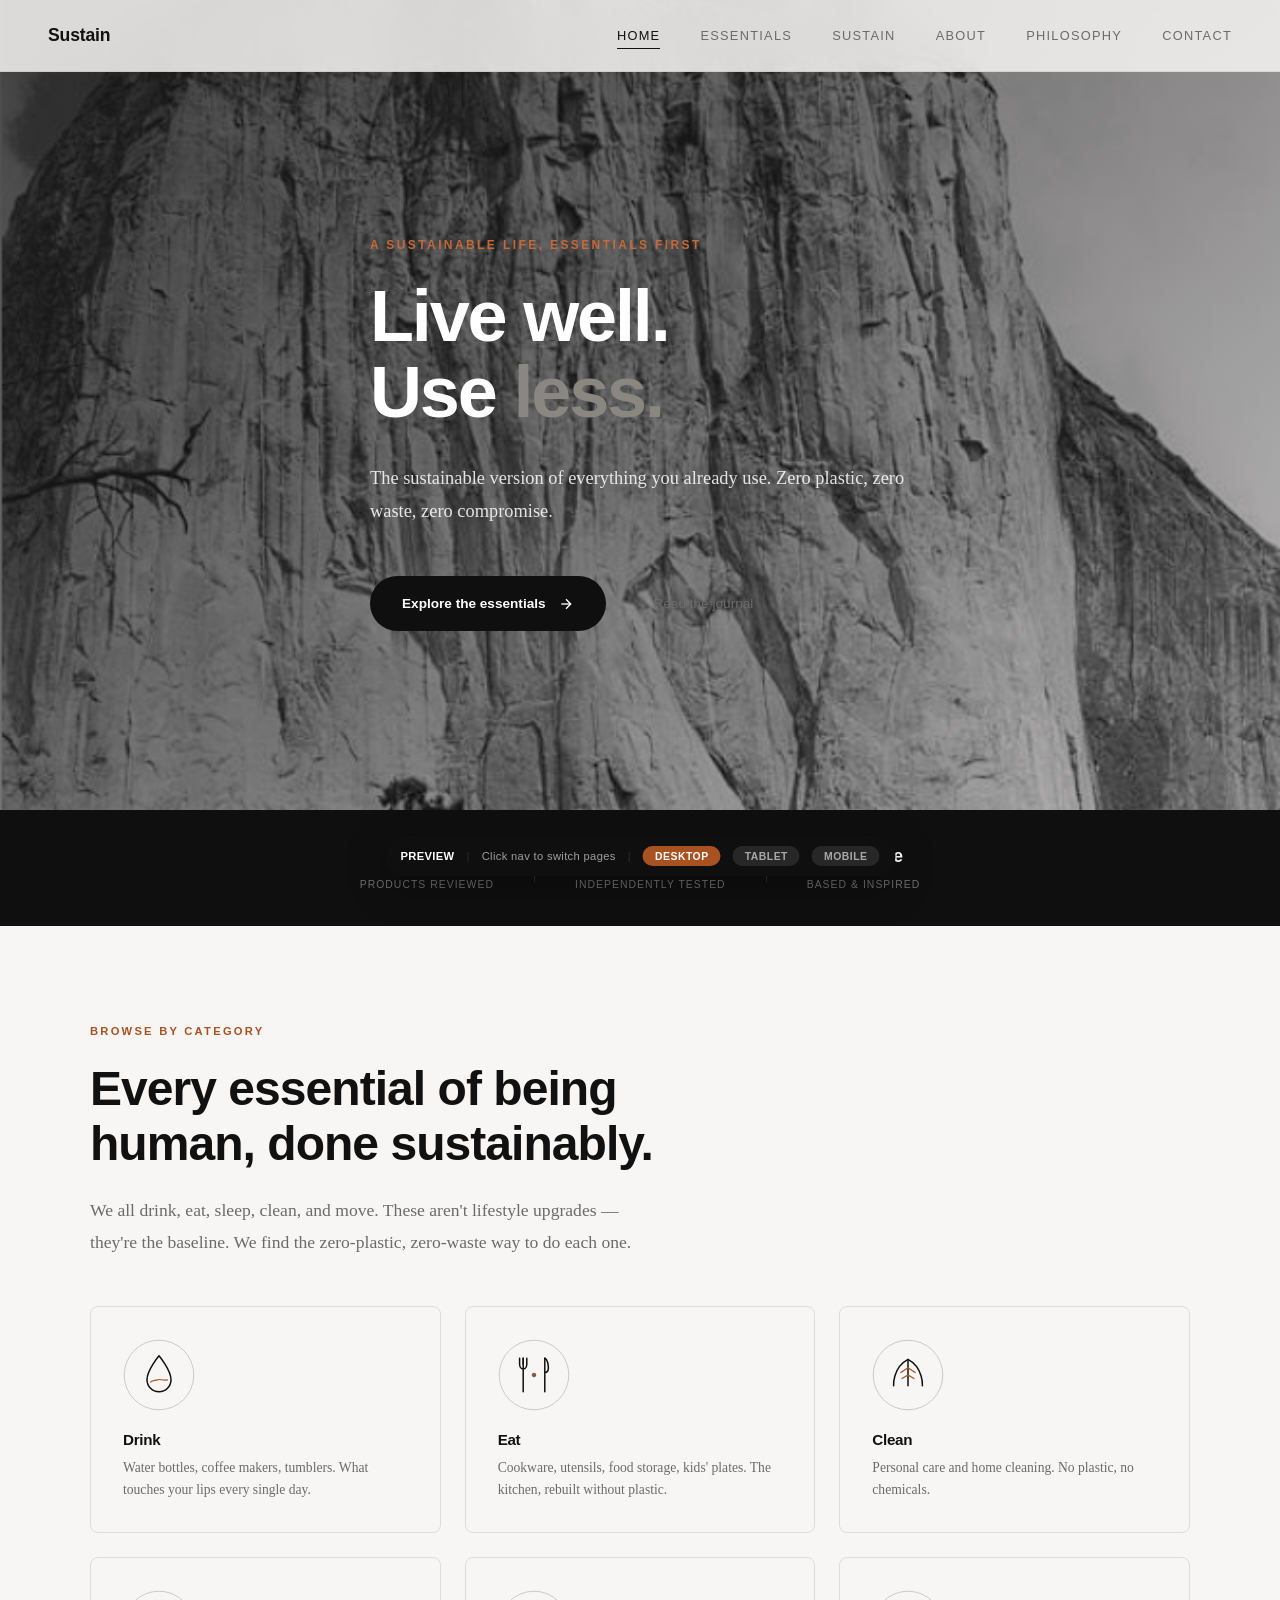
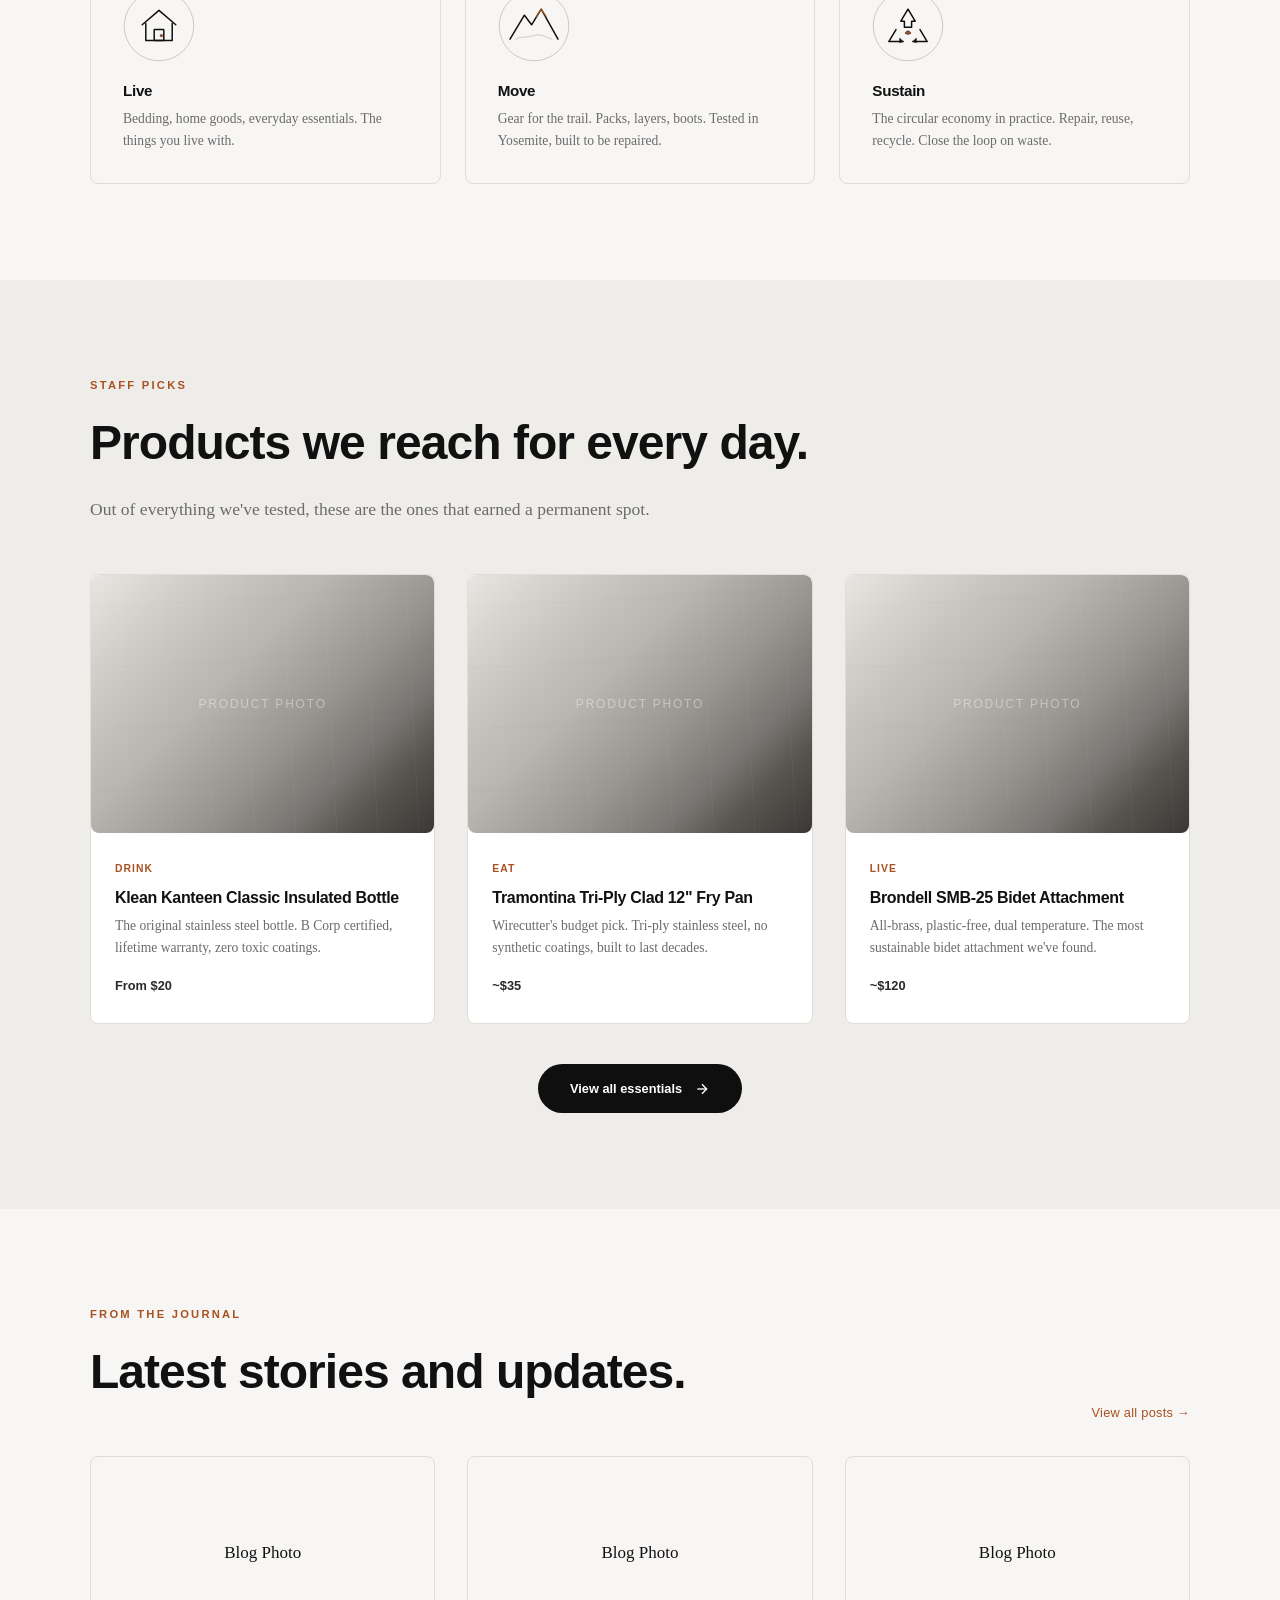
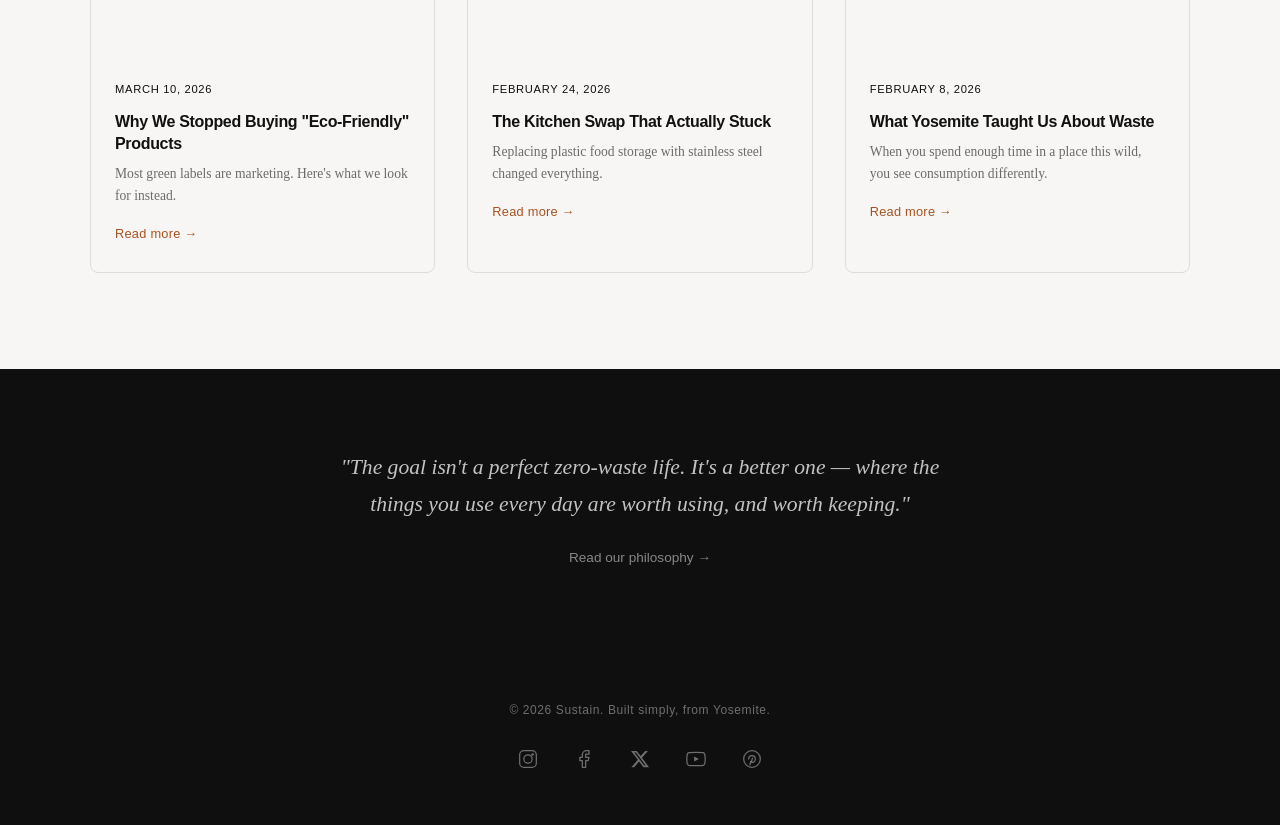
==== preview.html @ 1121cd91 "Initial commit: sustainability WordPress child theme and site configuration Includes the flavor-chil" ====
<!DOCTYPE html>
<html lang="en">
<head>
    <meta charset="UTF-8">
    <meta name="viewport" content="width=device-width, initial-scale=1">
    <title>Sustain — Website Preview</title>
    <style>
/* ═══════════════════════════════════════════════════════════════════════════
   EL CAPITAN — Ultra-modern, smooth granite aesthetic
   Cool stone, dark mineral veins, one warm rust accent.
   Feels like touching the face of a 3,000-foot monolith.
   ═══════════════════════════════════════════════════════════════════════════ */

:root {
    --primary:       #0F0F0F;
    --accent:        #A85121;
    --accent-warm:   #C4693A;
    --stone-dark:    #2A2A2A;
    --stone-mid:     #8A8680;
    --stone-light:   #C8C5BF;
    --stone-pale:    #E8E6E2;
    --surface:       #F7F6F4;
    --surface-alt:   #EFEDEA;
    --text:          #111111;
    --text-secondary:#6B6B6B;
    --border:        #E0DDD8;

    --font-display: 'Helvetica Neue', Helvetica, Arial, sans-serif;
    --font-body:    Georgia, 'Times New Roman', serif;
    --font-mono:    'SF Mono', 'Consolas', monospace;

    --ease-out: cubic-bezier(0.16, 1, 0.3, 1);
    --ease-smooth: cubic-bezier(0.4, 0, 0.2, 1);
    --radius-sm: 4px;
    --radius-md: 8px;
    --radius-lg: 16px;
}

*, *::before, *::after { box-sizing: border-box; margin: 0; padding: 0; }

html { scroll-behavior: smooth; }

body {
    font-family: var(--font-body);
    font-size: 17px;
    color: var(--text);
    background-color: var(--surface);
    line-height: 1.7;
    -webkit-font-smoothing: antialiased;
    -moz-osx-font-smoothing: grayscale;
    overflow-x: hidden;
}

::selection {
    background-color: var(--accent);
    color: #fff;
}

@media (prefers-reduced-motion: reduce) {
    *, *::before, *::after {
        animation-duration: 0.01ms !important;
        transition-duration: 0.01ms !important;
        scroll-behavior: auto !important;
    }
}

/* ── Skip Link ──────────────────────────────────────────────────────── */
.skip-link {
    position: absolute;
    top: -100%;
    left: 2rem;
    z-index: 10000;
    background: var(--primary);
    color: #fff;
    padding: 0.5rem 1rem;
    font-family: var(--font-display);
    font-size: 0.85rem;
    text-decoration: none;
    border-radius: var(--radius-sm);
}
.skip-link:focus { top: 0.5rem; }

:focus-visible {
    outline: 2px solid var(--accent);
    outline-offset: 2px;
}

/* ── Global Typography ──────────────────────────────────────────────── */

h1, h2, h3, h4 {
    font-family: var(--font-display);
    font-weight: 700;
    line-height: 1.15;
    letter-spacing: -0.02em;
    color: var(--text);
}

p { max-width: 640px; }

a {
    color: var(--accent);
    text-decoration: none;
    transition: color 0.3s var(--ease-smooth);
}
a:hover { color: var(--accent-warm); }

/* ── Navigation ─────────────────────────────────────────────────────── */

.site-nav {
    position: fixed;
    top: 0;
    left: 0;
    right: 0;
    z-index: 1000;
    padding: 0 3rem;
    height: 72px;
    display: flex;
    align-items: center;
    justify-content: space-between;
    background: rgba(247, 246, 244, 0.85);
    backdrop-filter: blur(20px) saturate(180%);
    -webkit-backdrop-filter: blur(20px) saturate(180%);
    border-bottom: 1px solid rgba(0,0,0,0.06);
    transition: background 0.4s var(--ease-smooth);
}

.nav-brand {
    font-family: var(--font-display);
    font-size: 1.1rem;
    font-weight: 700;
    color: var(--text);
    text-decoration: none;
    letter-spacing: -0.01em;
    cursor: pointer;
}
.nav-brand:hover { color: var(--accent); text-decoration: none; }

.nav-links {
    list-style: none;
    display: flex;
    gap: 2.5rem;
}

.nav-links a {
    font-family: var(--font-display);
    font-size: 0.8rem;
    font-weight: 500;
    color: var(--text-secondary);
    text-decoration: none;
    text-transform: uppercase;
    letter-spacing: 0.1em;
    padding: 0.25rem 0;
    position: relative;
    cursor: pointer;
    transition: color 0.3s var(--ease-smooth);
}
.nav-links a::after {
    content: '';
    position: absolute;
    bottom: -2px;
    left: 0;
    width: 0;
    height: 1.5px;
    background: var(--accent);
    transition: width 0.4s var(--ease-out);
}
.nav-links a:hover { color: var(--text); text-decoration: none; }
.nav-links a:hover::after { width: 100%; }
.nav-links a.active { color: var(--text); }
.nav-links a.active::after { width: 100%; background: var(--text); }

/* Hamburger */
.menu-toggle {
    display: none;
    background: none;
    border: none;
    padding: 0.5rem;
    cursor: pointer;
    color: var(--text);
    min-width: 44px;
    min-height: 44px;
    align-items: center;
    justify-content: center;
}
.menu-toggle svg {
    width: 22px;
    height: 22px;
    stroke: currentColor;
    fill: none;
    stroke-width: 2;
    stroke-linecap: round;
}

@media (max-width: 768px) {
    .site-nav { padding: 0 1.5rem; }
    .menu-toggle { display: flex; }
    .nav-links {
        display: none;
        position: absolute;
        top: 72px;
        left: 0;
        right: 0;
        flex-direction: column;
        background: rgba(247, 246, 244, 0.98);
        backdrop-filter: blur(20px);
        padding: 1.5rem 2rem 2rem;
        gap: 0;
        border-bottom: 1px solid var(--border);
    }
    .nav-links.is-open { display: flex; }
    .nav-links li { border-bottom: 1px solid var(--border); }
    .nav-links li:last-child { border-bottom: none; }
    .nav-links a {
        display: block;
        padding: 1rem 0;
        font-size: 0.9rem;
    }
    .nav-links a::after { display: none; }
}

/* ── Page Container ─────────────────────────────────────────────────── */

.page { display: none; }
.page.is-active { display: block; }

/* ── Hero Section ───────────────────────────────────────────────────── */

.hero {
    min-height: 90vh;
    display: flex;
    flex-direction: column;
    justify-content: center;
    padding: 120px 3rem 4rem;
    position: relative;
    overflow: hidden;
}

.hero-img-bg .hero-content { color: #fff; }
.hero-img-bg .hero-tagline { color: var(--accent-warm); }
.hero-img-bg .hero-body { color: rgba(255,255,255,0.85); }
.hero-img-bg h1 { color: #fff; }
.hero-img-bg h1 em { color: rgba(255,255,255,0.5); }

.hero-overlay {
    position: absolute;
    inset: 0;
    background: linear-gradient(
        135deg,
        rgba(26,26,26,0.8) 0%,
        rgba(26,26,26,0.6) 40%,
        rgba(26,26,26,0.3) 100%
    );
    z-index: 0;
}

.hero-actions {
    display: flex;
    align-items: center;
    gap: 1.5rem;
    flex-wrap: wrap;
}

.hero::before {
    content: '';
    position: absolute;
    top: 0;
    left: 0;
    right: 0;
    bottom: 0;
    background:
        radial-gradient(ellipse 80% 60% at 70% 40%, rgba(200, 197, 191, 0.3) 0%, transparent 70%),
        radial-gradient(ellipse 50% 80% at 20% 80%, rgba(168, 81, 33, 0.06) 0%, transparent 60%);
    pointer-events: none;
}

.hero-img-bg::before { display: none; }

/* ── Trust Bar ─────────────────────────────────────────────────────── */

.trust-bar {
    display: flex;
    justify-content: center;
    align-items: center;
    gap: 2.5rem;
    padding: 2rem 3rem;
    background: var(--primary);
    flex-wrap: wrap;
}

.trust-item {
    display: flex;
    flex-direction: column;
    align-items: center;
    gap: 0.25rem;
}

.trust-number {
    font-family: var(--font-display);
    font-size: 1.1rem;
    font-weight: 700;
    color: #fff;
    letter-spacing: 0.02em;
}

.trust-label {
    font-family: var(--font-display);
    font-size: 0.65rem;
    font-weight: 500;
    color: rgba(255,255,255,0.4);
    text-transform: uppercase;
    letter-spacing: 0.1em;
}

.trust-divider {
    width: 1px;
    height: 28px;
    background: rgba(255,255,255,0.12);
}

/* ── Category Row (light version of feature cards) ─────────────────── */

.category-row {
    display: grid;
    grid-template-columns: repeat(3, 1fr);
    gap: 1.5rem;
    margin-top: 3rem;
}

.category-row .feature-card {
    padding: 2rem;
    border-radius: var(--radius-md);
    background: var(--surface);
    border: 1px solid var(--border);
    transition: all 0.3s var(--ease-out);
}

.category-row .feature-card:hover {
    border-color: var(--stone-mid);
    transform: translateY(-3px);
    box-shadow: 0 12px 40px rgba(0,0,0,0.06);
}

.category-row .feature-card h3 { color: var(--text); font-size: 0.95rem; margin-bottom: 0.5rem; }
.category-row .feature-card p { color: var(--text-secondary); font-size: 0.85rem; line-height: 1.6; }

.category-row .feature-icon svg { stroke: var(--stone-dark) !important; }
.category-row .feature-icon svg path[fill="#A85121"] { fill: var(--accent) !important; }
.category-row .feature-icon svg line[stroke="#A85121"] { stroke: var(--accent) !important; }
.category-row .feature-icon svg path[stroke="#A85121"] { stroke: var(--accent) !important; }
.category-row .feature-icon svg polygon[fill="#A85121"] { fill: var(--accent) !important; }
.category-row .feature-icon svg polygon[fill="#fff"] { fill: var(--stone-dark) !important; }

@media (max-width: 900px) { .category-row { grid-template-columns: repeat(2, 1fr); } }
@media (max-width: 600px) { .category-row { grid-template-columns: 1fr; } }

/* ── Featured Picks ────────────────────────────────────────────────── */

.featured-row {
    display: grid;
    grid-template-columns: repeat(3, 1fr);
    gap: 2rem;
    margin-top: 2.5rem;
}

.featured-card {
    border-radius: var(--radius-md);
    overflow: hidden;
    background: #fff;
    border: 1px solid var(--border);
    transition: all 0.3s var(--ease-out);
}

.featured-card:hover {
    border-color: var(--stone-mid);
    transform: translateY(-3px);
    box-shadow: 0 12px 40px rgba(0,0,0,0.06);
}

.featured-body {
    padding: 1.25rem 1.5rem 1.5rem;
}

.featured-tag {
    font-family: var(--font-display);
    font-size: 0.65rem;
    font-weight: 600;
    text-transform: uppercase;
    letter-spacing: 0.1em;
    color: var(--accent);
}

.featured-card h3 {
    font-size: 1rem;
    margin: 0.4rem 0;
    line-height: 1.3;
}

.featured-card p {
    font-size: 0.85rem;
    line-height: 1.6;
    color: var(--text-secondary);
    margin-bottom: 0.75rem;
}

.featured-price {
    font-family: var(--font-display);
    font-size: 0.8rem;
    font-weight: 600;
    color: var(--stone-dark);
}

@media (max-width: 900px) { .featured-row { grid-template-columns: repeat(2, 1fr); } }
@media (max-width: 600px) { .featured-row { grid-template-columns: 1fr; } }

/* ── Section Header Row ────────────────────────────────────────────── */

.section-header-row {
    display: flex;
    justify-content: space-between;
    align-items: flex-end;
    flex-wrap: wrap;
    gap: 1rem;
    margin-bottom: 0.5rem;
}

.text-link {
    font-family: var(--font-display);
    font-size: 0.8rem;
    font-weight: 500;
    color: var(--accent);
    text-decoration: none;
    letter-spacing: 0.02em;
    white-space: nowrap;
}

.text-link:hover { text-decoration: underline; text-underline-offset: 3px; }

/* ── Mission Quote ─────────────────────────────────────────────────── */

.mission-quote {
    font-family: var(--font-body);
    font-size: 1.35rem;
    line-height: 1.7;
    color: rgba(255,255,255,0.75);
    font-style: italic;
    border: none;
    padding: 0;
    margin: 0;
}

.hero-content {
    max-width: 800px;
    margin: 0 auto;
    position: relative;
    z-index: 1;
}

.hero-tagline {
    font-family: var(--font-display);
    font-size: 0.75rem;
    font-weight: 600;
    text-transform: uppercase;
    letter-spacing: 0.2em;
    color: var(--accent);
    margin-bottom: 1.5rem;
}

.hero h1 {
    font-size: clamp(2.8rem, 6vw, 4.5rem);
    letter-spacing: -0.03em;
    line-height: 1.05;
    margin-bottom: 2rem;
}

.hero h1 em {
    font-style: normal;
    color: var(--stone-mid);
}

.hero-body {
    font-size: 1.15rem;
    color: var(--text-secondary);
    line-height: 1.8;
    max-width: 540px;
    margin-bottom: 3rem;
}

.hero-cta {
    display: inline-flex;
    align-items: center;
    gap: 0.75rem;
    font-family: var(--font-display);
    font-size: 0.85rem;
    font-weight: 600;
    color: #fff;
    background: var(--primary);
    padding: 1rem 2rem;
    border-radius: 100px;
    text-decoration: none;
    transition: all 0.4s var(--ease-out);
    cursor: pointer;
}
.hero-cta:hover {
    background: var(--stone-dark);
    color: #fff;
    text-decoration: none;
    transform: translateY(-1px);
    box-shadow: 0 8px 30px rgba(0,0,0,0.12);
}
.hero-cta svg {
    width: 16px;
    height: 16px;
    stroke: currentColor;
    fill: none;
    stroke-width: 2;
    transition: transform 0.3s var(--ease-out);
}
.hero-cta:hover svg { transform: translateX(3px); }

.hero-secondary {
    display: inline-flex;
    align-items: center;
    gap: 0.5rem;
    font-family: var(--font-display);
    font-size: 0.85rem;
    font-weight: 500;
    color: var(--text-secondary);
    margin-left: 1.5rem;
    cursor: pointer;
    text-decoration: none;
}
.hero-secondary:hover { color: var(--text); }

/* ── Granite Image Placeholder ──────────────────────────────────────── */

.granite-img {
    width: 100%;
    border-radius: var(--radius-lg);
    overflow: hidden;
    position: relative;
    background: linear-gradient(
        135deg,
        #E8E6E2 0%,
        #D4D1CC 15%,
        #C8C5BF 25%,
        #B8B5AF 40%,
        #A8A5A0 50%,
        #989590 60%,
        #787572 75%,
        #585550 85%,
        #3A3835 100%
    );
}

.granite-img::after {
    content: '';
    position: absolute;
    inset: 0;
    background:
        repeating-linear-gradient(
            87deg,
            transparent,
            transparent 40px,
            rgba(255,255,255,0.03) 40px,
            rgba(255,255,255,0.03) 41px
        ),
        repeating-linear-gradient(
            -3deg,
            transparent,
            transparent 60px,
            rgba(0,0,0,0.02) 60px,
            rgba(0,0,0,0.02) 61px
        );
    pointer-events: none;
}

.granite-img .img-label {
    position: absolute;
    top: 50%;
    left: 50%;
    transform: translate(-50%, -50%);
    font-family: var(--font-display);
    font-size: 0.75rem;
    font-weight: 500;
    letter-spacing: 0.15em;
    text-transform: uppercase;
    color: rgba(255,255,255,0.4);
    z-index: 1;
    white-space: nowrap;
}

/* ── Section Layout ─────────────────────────────────────────────────── */

.section {
    padding: 6rem 3rem;
}

.section-dark {
    background: var(--primary);
    color: #fff;
}
.section-dark h2, .section-dark h3 { color: #fff; }
.section-dark p { color: rgba(255,255,255,0.7); }

.section-alt {
    background: var(--surface-alt);
}

.section-inner {
    max-width: 1100px;
    margin: 0 auto;
}

.section-narrow {
    max-width: 680px;
    margin: 0 auto;
}

.section-label {
    font-family: var(--font-display);
    font-size: 0.7rem;
    font-weight: 600;
    text-transform: uppercase;
    letter-spacing: 0.2em;
    color: var(--accent);
    margin-bottom: 1.25rem;
}
.section-dark .section-label { color: var(--accent-warm); }

.section-title {
    font-size: clamp(2rem, 4vw, 3rem);
    letter-spacing: -0.02em;
    margin-bottom: 1.5rem;
}

.section-subtitle {
    font-size: 1.1rem;
    color: var(--text-secondary);
    line-height: 1.8;
    max-width: 560px;
    margin-bottom: 3rem;
}

/* ── Product Grid ───────────────────────────────────────────────────── */

.product-grid {
    display: grid;
    grid-template-columns: repeat(3, 1fr);
    gap: 1.5rem;
    margin-top: 2rem;
}

@media (max-width: 900px) { .product-grid { grid-template-columns: repeat(2, 1fr); } }
@media (max-width: 600px) {
  .product-grid { grid-template-columns: 1fr; }
  .product-card { display: flex; flex-direction: row; }
  .product-card img { width: 40%; min-width: 120px; aspect-ratio: 1/1; flex-shrink: 0; }
  .product-card .card-body { display: flex; flex-direction: column; justify-content: center; padding: 1rem; }
}

.product-card {
    background: #fff;
    border-radius: var(--radius-md);
    overflow: hidden;
    border: 1px solid var(--border);
    transition: all 0.4s var(--ease-out);
    cursor: pointer;
}
.product-card:hover {
    transform: translateY(-4px);
    box-shadow: 0 20px 60px rgba(0,0,0,0.08);
    border-color: transparent;
}

.product-card .card-img {
    aspect-ratio: 4/3;
    background: linear-gradient(135deg, var(--stone-pale) 0%, var(--stone-light) 50%, var(--stone-mid) 100%);
    display: flex;
    align-items: center;
    justify-content: center;
    position: relative;
    overflow: hidden;
}
.product-card .card-img .img-label {
    font-family: var(--font-display);
    font-size: 0.65rem;
    font-weight: 500;
    letter-spacing: 0.12em;
    text-transform: uppercase;
    color: rgba(255,255,255,0.5);
}

.product-card .card-body {
    padding: 1.25rem 1.5rem 1.5rem;
}

.product-card .card-category {
    font-family: var(--font-display);
    font-size: 0.65rem;
    font-weight: 600;
    text-transform: uppercase;
    letter-spacing: 0.12em;
    color: var(--accent);
    margin-bottom: 0.4rem;
}

.product-card h3 {
    font-size: 1rem;
    letter-spacing: -0.01em;
    margin-bottom: 0.5rem;
}

.product-card .card-desc {
    font-size: 0.88rem;
    color: var(--text-secondary);
    line-height: 1.6;
    margin-bottom: 0.75rem;
}

.product-card .card-meta {
    display: flex;
    align-items: center;
    justify-content: space-between;
    padding-top: 0.75rem;
    border-top: 1px solid var(--border);
}

.product-card .card-price {
    font-family: var(--font-display);
    font-size: 0.85rem;
    font-weight: 700;
    color: var(--text);
}

.product-card .card-tag {
    font-family: var(--font-display);
    font-size: 0.6rem;
    font-weight: 600;
    text-transform: uppercase;
    letter-spacing: 0.08em;
    color: var(--accent);
    background: rgba(168, 81, 33, 0.08);
    padding: 0.25rem 0.6rem;
    border-radius: 100px;
}

/* ── Product Detail Page ───────────────────────────────────────────── */

.product-detail {
    max-width: 800px;
    margin: 0 auto;
    padding: 120px 2rem 4rem;
}

.product-detail .back-link {
    display: inline-flex;
    align-items: center;
    gap: 0.4rem;
    font-family: var(--font-display);
    font-size: 0.75rem;
    font-weight: 600;
    text-transform: uppercase;
    letter-spacing: 0.1em;
    color: var(--text-secondary);
    text-decoration: none;
    cursor: pointer;
    margin-bottom: 2rem;
    transition: color 0.3s var(--ease-smooth);
}
.product-detail .back-link:hover { color: var(--accent); }
.product-detail .back-link svg { width: 16px; height: 16px; }

.product-detail .detail-hero {
    aspect-ratio: 16/9;
    background: linear-gradient(135deg, var(--stone-pale) 0%, var(--stone-light) 50%, var(--stone-mid) 100%);
    border-radius: var(--radius-lg);
    display: flex;
    align-items: center;
    justify-content: center;
    margin-bottom: 2.5rem;
    overflow: hidden;
}
.product-detail .detail-hero .img-label {
    font-family: var(--font-display);
    font-size: 0.7rem;
    font-weight: 500;
    letter-spacing: 0.12em;
    text-transform: uppercase;
    color: rgba(255,255,255,0.5);
}

.product-detail .detail-meta-bar {
    display: flex;
    align-items: center;
    gap: 1rem;
    flex-wrap: wrap;
    margin-bottom: 1rem;
}

.product-detail .detail-category {
    font-family: var(--font-display);
    font-size: 0.65rem;
    font-weight: 600;
    text-transform: uppercase;
    letter-spacing: 0.12em;
    color: var(--accent);
}

.product-detail .detail-tag {
    font-family: var(--font-display);
    font-size: 0.6rem;
    font-weight: 600;
    text-transform: uppercase;
    letter-spacing: 0.08em;
    color: var(--accent);
    background: rgba(168, 81, 33, 0.08);
    padding: 0.25rem 0.6rem;
    border-radius: 100px;
}

.product-detail h1 {
    font-size: clamp(1.8rem, 4vw, 2.6rem);
    letter-spacing: -0.03em;
    margin-bottom: 0.5rem;
}

.product-detail .detail-price {
    font-family: var(--font-display);
    font-size: 1.2rem;
    font-weight: 700;
    color: var(--text);
    margin-bottom: 2rem;
}

.product-detail .detail-body {
    font-size: 1.05rem;
    line-height: 1.85;
    color: var(--text-secondary);
    max-width: 680px;
}

.product-detail .detail-body p {
    margin-bottom: 1.5rem;
    max-width: 680px;
}

.product-detail .detail-body h2 {
    font-size: 1.15rem;
    font-weight: 700;
    color: var(--text);
    margin-top: 2.5rem;
    margin-bottom: 0.75rem;
    letter-spacing: -0.01em;
}

.product-detail .detail-specs {
    margin-top: 2.5rem;
    padding-top: 2rem;
    border-top: 1px solid var(--border);
}

.product-detail .detail-specs h2 {
    font-size: 0.75rem;
    font-weight: 600;
    text-transform: uppercase;
    letter-spacing: 0.1em;
    color: var(--text);
    margin-bottom: 1rem;
    margin-top: 0;
}

.product-detail .spec-row {
    display: flex;
    justify-content: space-between;
    padding: 0.6rem 0;
    border-bottom: 1px solid var(--border);
    font-size: 0.9rem;
}
.product-detail .spec-row:last-child { border-bottom: none; }
.product-detail .spec-label {
    font-family: var(--font-display);
    font-weight: 600;
    color: var(--text);
}
.product-detail .spec-value {
    color: var(--text-secondary);
    text-align: right;
}

.product-detail .detail-cta {
    display: inline-block;
    margin-top: 2.5rem;
    padding: 0.85rem 2rem;
    background: var(--primary);
    color: #fff;
    font-family: var(--font-display);
    font-size: 0.8rem;
    font-weight: 600;
    letter-spacing: 0.06em;
    text-transform: uppercase;
    text-decoration: none;
    border-radius: var(--radius-sm);
    transition: all 0.3s var(--ease-smooth);
}
.product-detail .detail-cta:hover {
    background: var(--accent);
    transform: translateY(-1px);
}

/* ── Feature Cards ──────────────────────────────────────────────────── */

.feature-row {
    display: grid;
    grid-template-columns: repeat(3, 1fr);
    gap: 1.5rem;
    margin-top: 3rem;
}

@media (max-width: 900px) { .feature-row { grid-template-columns: repeat(2, 1fr); } }
@media (max-width: 600px) { .feature-row { grid-template-columns: 1fr; } }

.feature-card {
    padding: 2rem;
    border-radius: var(--radius-md);
    background: rgba(255,255,255,0.05);
    border: 1px solid rgba(255,255,255,0.08);
    transition: all 0.4s var(--ease-out);
}
.feature-card:hover {
    background: rgba(255,255,255,0.08);
    transform: translateY(-2px);
}

.feature-icon {
    width: 40px;
    height: 40px;
    border-radius: var(--radius-sm);
    background: var(--accent);
    display: flex;
    align-items: center;
    justify-content: center;
    margin-bottom: 1.25rem;
    font-family: var(--font-display);
    font-size: 1rem;
    color: #fff;
    font-weight: 700;
}

.feature-card h3 {
    font-size: 0.95rem;
    margin-bottom: 0.5rem;
}

.feature-card p {
    font-size: 0.85rem;
    line-height: 1.6;
    color: rgba(255,255,255,0.55);
}

/* ── Evaluation Criteria ────────────────────────────────────────────── */

.criteria-grid {
    display: grid;
    grid-template-columns: repeat(2, 1fr);
    gap: 1.25rem;
    margin: 2.5rem 0;
}

@media (max-width: 600px) { .criteria-grid { grid-template-columns: 1fr; } }

.criteria-item {
    padding: 1.75rem;
    background: #fff;
    border-radius: var(--radius-md);
    border: 1px solid var(--border);
    transition: all 0.3s var(--ease-smooth);
}
.criteria-item:hover {
    border-color: var(--accent);
    box-shadow: 0 4px 20px rgba(168, 81, 33, 0.06);
}

.criteria-num {
    font-family: var(--font-display);
    font-size: 0.65rem;
    font-weight: 700;
    color: var(--accent);
    letter-spacing: 0.1em;
    margin-bottom: 0.75rem;
}

.criteria-item h3 {
    font-size: 1rem;
    margin-bottom: 0.4rem;
}

.criteria-item p {
    font-size: 0.88rem;
    color: var(--text-secondary);
    line-height: 1.6;
}

/* ── Blockquote ─────────────────────────────────────────────────────── */

.quote-block {
    padding: 3rem 0;
    margin: 3rem 0;
    border-top: 1px solid var(--border);
    border-bottom: 1px solid var(--border);
}

.quote-block blockquote {
    font-family: var(--font-display);
    font-size: clamp(1.4rem, 3vw, 1.8rem);
    font-weight: 600;
    line-height: 1.35;
    letter-spacing: -0.01em;
    color: var(--text);
    max-width: 600px;
    position: relative;
    padding-left: 1.5rem;
    border-left: 3px solid var(--accent);
}

.quote-block cite {
    display: block;
    margin-top: 1rem;
    padding-left: 1.5rem;
    font-family: var(--font-display);
    font-size: 0.8rem;
    font-style: normal;
    color: var(--text-secondary);
    letter-spacing: 0.02em;
}

/* ── Contact Form ───────────────────────────────────────────────────── */

.contact-form {
    max-width: 480px;
}

.form-group {
    margin-bottom: 1.5rem;
}

.form-group label {
    display: block;
    font-family: var(--font-display);
    font-size: 0.7rem;
    font-weight: 600;
    text-transform: uppercase;
    letter-spacing: 0.1em;
    color: var(--text-secondary);
    margin-bottom: 0.5rem;
}

.form-group input,
.form-group textarea {
    width: 100%;
    padding: 0.9rem 1rem;
    font-family: var(--font-body);
    font-size: 0.95rem;
    color: var(--text);
    background: #fff;
    border: 1px solid var(--border);
    border-radius: var(--radius-sm);
    transition: border-color 0.3s var(--ease-smooth), box-shadow 0.3s var(--ease-smooth);
}

.form-group input:focus,
.form-group textarea:focus {
    outline: none;
    border-color: var(--accent);
    box-shadow: 0 0 0 3px rgba(168, 81, 33, 0.08);
}

.btn-submit {
    font-family: var(--font-display);
    font-size: 0.85rem;
    font-weight: 600;
    color: #fff;
    background: var(--primary);
    border: none;
    padding: 1rem 2.5rem;
    border-radius: 100px;
    cursor: pointer;
    transition: all 0.4s var(--ease-out);
}
.btn-submit:hover {
    background: var(--stone-dark);
    color: #fff;
    transform: translateY(-1px);
    box-shadow: 0 8px 30px rgba(0,0,0,0.12);
}

/* ── About / Philosophy Content ─────────────────────────────────────── */

.content-body p {
    font-size: 1.05rem;
    line-height: 1.85;
    color: var(--text-secondary);
    margin-bottom: 1.5rem;
}

.content-body p.placeholder {
    padding: 1.25rem 1.5rem;
    background: var(--surface-alt);
    border-radius: var(--radius-sm);
    border-left: 3px solid var(--accent);
    font-family: var(--font-display);
    font-size: 0.88rem;
    color: var(--stone-mid);
    font-style: italic;
}

.content-body h2 {
    font-size: 1.6rem;
    margin-top: 3rem;
    margin-bottom: 1rem;
}

/* ── Blog Grid ──────────────────────────────────────────────────────── */

.blog-grid {
    display: grid;
    grid-template-columns: repeat(2, 1fr);
    gap: 2rem;
}

.blog-grid-3 { grid-template-columns: repeat(3, 1fr); }

@media (max-width: 900px) { .blog-grid, .blog-grid-3 { grid-template-columns: repeat(2, 1fr) !important; } }
@media (max-width: 600px) { .blog-grid, .blog-grid-3 { grid-template-columns: 1fr !important; } }

.blog-card {
    border: 1px solid var(--border);
    border-radius: var(--radius-md);
    overflow: hidden;
    background: var(--surface);
    transition: border-color 0.3s var(--ease-out);
}

.blog-card:hover {
    border-color: var(--text);
}

.blog-card-img {
    aspect-ratio: 16/9;
    background: var(--surface-elevated);
    display: flex;
    align-items: center;
    justify-content: center;
}

.blog-card-body {
    padding: 1.5rem;
}

.blog-date {
    font-family: var(--font-display);
    font-size: 0.7rem;
    color: var(--text-tertiary);
    text-transform: uppercase;
    letter-spacing: 0.06em;
}

.blog-card h3 {
    font-size: 1rem;
    margin: 0.5rem 0;
    line-height: 1.4;
}

.blog-card p {
    font-size: 0.85rem;
    line-height: 1.6;
    color: var(--text-secondary);
    margin-bottom: 0.75rem;
}

.blog-read-more {
    font-family: var(--font-display);
    font-size: 0.8rem;
    color: var(--accent);
    letter-spacing: 0.02em;
}

.blog-card:hover .blog-read-more {
    text-decoration: underline;
    text-underline-offset: 3px;
}

/* ── Footer ─────────────────────────────────────────────────────────── */

.site-footer {
    padding: 3rem;
    background: var(--primary);
    text-align: center;
}

.footer-inner {
    max-width: 680px;
    margin: 0 auto;
    display: flex;
    flex-direction: column;
    align-items: center;
    gap: 1.25rem;
}

.site-footer p {
    font-family: var(--font-display);
    font-size: 0.75rem;
    color: rgba(255,255,255,0.4);
    letter-spacing: 0.05em;
}

.social-links {
    display: flex;
    gap: 1.25rem;
    align-items: center;
}

.social-links a {
    display: flex;
    align-items: center;
    justify-content: center;
    width: 36px;
    height: 36px;
    color: rgba(255,255,255,0.4);
    transition: color 0.2s ease;
    text-decoration: none;
}

.social-links a:hover {
    color: #fff;
    text-decoration: none;
}

.social-links svg {
    width: 20px;
    height: 20px;
}

/* ── Preview Toolbar ────────────────────────────────────────────────── */

.preview-bar {
    position: fixed;
    bottom: 1.5rem;
    left: 50%;
    transform: translateX(-50%);
    z-index: 9999;
    background: var(--primary);
    color: rgba(255,255,255,0.6);
    font-family: var(--font-display);
    font-size: 0.7rem;
    padding: 0.6rem 1rem;
    border-radius: 100px;
    display: flex;
    align-items: center;
    gap: 0.75rem;
    box-shadow: 0 10px 40px rgba(0,0,0,0.3);
    letter-spacing: 0.03em;
}
.preview-bar strong { color: #fff; }
.preview-bar .sep { opacity: 0.2; }
.preview-bar button {
    background: rgba(255,255,255,0.1);
    border: none;
    color: rgba(255,255,255,0.6);
    font-family: var(--font-display);
    font-size: 0.65rem;
    font-weight: 600;
    padding: 0.3rem 0.75rem;
    border-radius: 100px;
    cursor: pointer;
    letter-spacing: 0.05em;
    text-transform: uppercase;
    transition: all 0.2s;
}
.preview-bar button:hover { background: rgba(255,255,255,0.2); color: #fff; }
.preview-bar button.active-size { background: var(--accent); color: #fff; }

/* ── Responsive ─────────────────────────────────────────────────────── */

@media (max-width: 768px) {
    .hero { padding: 100px 1.5rem 3rem; min-height: 70vh; padding-top: 140px; }
    .section { padding: 4rem 1.5rem; }
    .hero-actions { flex-direction: column; align-items: flex-start; }
    .hero-secondary { margin-left: 0; }
    .feature-row { grid-template-columns: 1fr 1fr; }
    .trust-bar { gap: 1.5rem; padding: 1.5rem; }
    .trust-divider { display: none; }
}

@media (max-width: 480px) {
    .feature-row { grid-template-columns: 1fr; }
}
    </style>
</head>
<body>

<a class="skip-link" href="#main-content">Skip to content</a>

<!-- ── Navigation ────────────────────────────────────────────────────── -->
<nav class="site-nav" role="navigation" aria-label="Primary">
    <a class="nav-brand" onclick="showPage('home')">Sustain</a>
    <button class="menu-toggle" aria-expanded="false" aria-label="Open menu" onclick="toggleMenu()">
        <svg viewBox="0 0 24 24" aria-hidden="true">
            <line x1="3" y1="6" x2="21" y2="6"/><line x1="3" y1="12" x2="21" y2="12"/><line x1="3" y1="18" x2="21" y2="18"/>
        </svg>
    </button>
    <ul class="nav-links" id="nav-links">
        <li><a class="active" onclick="showPage('home')" id="nav-home">Home</a></li>
        <li><a onclick="showPage('products')" id="nav-products">Essentials</a></li>
        <li><a onclick="showPage('sustain')" id="nav-sustain">Sustain</a></li>
        <li><a onclick="showPage('about')" id="nav-about">About</a></li>
        <li><a onclick="showPage('philosophy')" id="nav-philosophy">Philosophy</a></li>
        <li><a onclick="showPage('contact')" id="nav-contact">Contact</a></li>
    </ul>
</nav>

<!-- ════════════════════════════════════════════════════════════════════ -->
<!-- PAGE: HOME                                                         -->
<!-- ════════════════════════════════════════════════════════════════════ -->
<div id="page-home" class="page is-active">
    <div id="main-content"></div>

    <!-- ── HERO: Full-bleed image with text overlay ──────────────────── -->
    <section class="hero hero-img-bg">
        <div style="position:absolute;inset:0;z-index:0;">
            <img src="wp-content/themes/flavor-child/images/hero-el-capitan.jpg" alt="El Capitan, Yosemite National Park" style="width:100%;height:100%;object-fit:cover;object-position:center 30%;display:block;">
        </div>
        <div class="hero-overlay"></div>
        <div class="hero-content">
            <p class="hero-tagline">A sustainable life, essentials first</p>
            <h1>Live well.<br>Use <em>less.</em></h1>
            <p class="hero-body">The sustainable version of everything you already use. Zero plastic, zero waste, zero compromise.</p>
            <div class="hero-actions">
                <a class="hero-cta" onclick="showPage('products')">
                    Explore the essentials
                    <svg viewBox="0 0 24 24"><line x1="5" y1="12" x2="19" y2="12"/><polyline points="12 5 19 12 12 19"/></svg>
                </a>
                <a class="hero-secondary" onclick="showPage('sustain')">Read the journal</a>
            </div>
        </div>
    </section>

    <!-- ── TRUST BAR ─────────────────────────────────────────────────── -->
    <section class="trust-bar">
        <div class="trust-item">
            <span class="trust-number">24</span>
            <span class="trust-label">Products Reviewed</span>
        </div>
        <div class="trust-divider"></div>
        <div class="trust-item">
            <span class="trust-number">100%</span>
            <span class="trust-label">Independently Tested</span>
        </div>
        <div class="trust-divider"></div>
        <div class="trust-item">
            <span class="trust-number">Yosemite</span>
            <span class="trust-label">Based &amp; Inspired</span>
        </div>
    </section>

    <!-- ── CATEGORIES ────────────────────────────────────────────────── -->
    <section class="section">
        <div class="section-inner">
            <p class="section-label">Browse by category</p>
            <h2 class="section-title" style="max-width:680px;">Every essential of being human, done sustainably.</h2>
            <p class="section-subtitle">We all drink, eat, sleep, clean, and move. These aren't lifestyle upgrades — they're the baseline. We find the zero-plastic, zero-waste way to do each one.</p>

            <div class="category-row">
                <div class="feature-card" style="cursor:pointer;" onclick="goToSection('products','section-drink')">
                    <div class="feature-icon" style="background:none;width:72px;height:72px;padding:0;">
                        <svg viewBox="0 0 120 120" fill="none" style="width:100%;height:100%;"><circle cx="60" cy="60" r="58" fill="#F7F6F4" stroke="#C8C5BF" stroke-width="1.5"/><path d="M60 28C60 28 40 52 40 68C40 79.046 48.954 88 60 88C71.046 88 80 79.046 80 68C80 52 60 28 60 28Z" stroke="#0F0F0F" stroke-width="2.5" stroke-linecap="round" stroke-linejoin="round"/><path d="M46 72C50 68 54 70 58 68C62 66 66 70 74 68" stroke="#A85121" stroke-width="2" stroke-linecap="round"/></svg>
                    </div>
                    <h3>Drink</h3>
                    <p>Water bottles, coffee makers, tumblers. What touches your lips every single day.</p>
                </div>
                <div class="feature-card" style="cursor:pointer;" onclick="goToSection('products','section-eat')">
                    <div class="feature-icon" style="background:none;width:72px;height:72px;padding:0;">
                        <svg viewBox="0 0 120 120" fill="none" style="width:100%;height:100%;"><circle cx="60" cy="60" r="58" fill="#F7F6F4" stroke="#C8C5BF" stroke-width="1.5"/><path d="M42 32V50M42 50V88M42 50C42 50 36 50 36 42V32M42 50C42 50 48 50 48 42V32" stroke="#0F0F0F" stroke-width="2.5" stroke-linecap="round" stroke-linejoin="round"/><line x1="42" y1="32" x2="42" y2="42" stroke="#0F0F0F" stroke-width="2.5" stroke-linecap="round"/><path d="M78 32C78 32 84 34 84 48C84 54 81 56 78 56V88" stroke="#0F0F0F" stroke-width="2.5" stroke-linecap="round" stroke-linejoin="round"/><line x1="78" y1="32" x2="78" y2="56" stroke="#0F0F0F" stroke-width="2.5" stroke-linecap="round"/><circle cx="60" cy="60" r="3" fill="#A85121"/></svg>
                    </div>
                    <h3>Eat</h3>
                    <p>Cookware, utensils, food storage, kids' plates. The kitchen, rebuilt without plastic.</p>
                </div>
                <div class="feature-card" style="cursor:pointer;" onclick="goToSection('products','section-clean')">
                    <div class="feature-icon" style="background:none;width:72px;height:72px;padding:0;">
                        <svg viewBox="0 0 120 120" fill="none" style="width:100%;height:100%;"><circle cx="60" cy="60" r="58" fill="#F7F6F4" stroke="#C8C5BF" stroke-width="1.5"/><path d="M36 78C36 78 34 48 60 34C86 48 84 78 84 78" stroke="#0F0F0F" stroke-width="2.5" stroke-linecap="round" stroke-linejoin="round"/><path d="M60 34V78" stroke="#0F0F0F" stroke-width="2.5" stroke-linecap="round"/><path d="M60 48L48 56" stroke="#A85121" stroke-width="2" stroke-linecap="round"/><path d="M60 48L72 56" stroke="#A85121" stroke-width="2" stroke-linecap="round"/><path d="M60 60L50 66" stroke="#A85121" stroke-width="2" stroke-linecap="round"/><path d="M60 60L70 66" stroke="#A85121" stroke-width="2" stroke-linecap="round"/></svg>
                    </div>
                    <h3>Clean</h3>
                    <p>Personal care and home cleaning. No plastic, no chemicals.</p>
                </div>
                <div class="feature-card" style="cursor:pointer;" onclick="goToSection('products','section-live')">
                    <div class="feature-icon" style="background:none;width:72px;height:72px;padding:0;">
                        <svg viewBox="0 0 120 120" fill="none" style="width:100%;height:100%;"><circle cx="60" cy="60" r="58" fill="#F7F6F4" stroke="#C8C5BF" stroke-width="1.5"/><path d="M32 58L60 34L88 58" stroke="#0F0F0F" stroke-width="2.5" stroke-linecap="round" stroke-linejoin="round"/><path d="M38 56V84H82V56" stroke="#0F0F0F" stroke-width="2.5" stroke-linecap="round" stroke-linejoin="round"/><rect x="52" y="66" width="16" height="18" rx="1" stroke="#0F0F0F" stroke-width="2.5" stroke-linecap="round" stroke-linejoin="round"/><circle cx="64" cy="76" r="2" fill="#A85121"/></svg>
                    </div>
                    <h3>Live</h3>
                    <p>Bedding, home goods, everyday essentials. The things you live with.</p>
                </div>
                <div class="feature-card" style="cursor:pointer;" onclick="goToSection('products','section-move')">
                    <div class="feature-icon" style="background:none;width:72px;height:72px;padding:0;">
                        <svg viewBox="0 0 120 120" fill="none" style="width:100%;height:100%;"><circle cx="60" cy="60" r="58" fill="#F7F6F4" stroke="#C8C5BF" stroke-width="1.5"/><path d="M20 82L44 42L56 58L72 32L100 82" stroke="#0F0F0F" stroke-width="2.5" stroke-linecap="round" stroke-linejoin="round"/><path d="M64 44L72 32L80 44" stroke="#A85121" stroke-width="2" stroke-linecap="round" stroke-linejoin="round"/><path d="M30 82C40 76 50 80 60 76C70 72 80 78 90 82" stroke="#C8C5BF" stroke-width="1.5" stroke-linecap="round"/></svg>
                    </div>
                    <h3>Move</h3>
                    <p>Gear for the trail. Packs, layers, boots. Tested in Yosemite, built to be repaired.</p>
                </div>
                <div class="feature-card" style="cursor:pointer;" onclick="showPage('sustain')">
                    <div class="feature-icon" style="background:none;width:72px;height:72px;padding:0;">
                        <svg viewBox="0 0 120 120" fill="none" style="width:100%;height:100%;"><circle cx="60" cy="60" r="58" fill="#F7F6F4" stroke="#C8C5BF" stroke-width="1.5"/><path d="M60 32L48 52H54V62H66V52H72L60 32Z" stroke="#0F0F0F" stroke-width="2.5" stroke-linecap="round" stroke-linejoin="round"/><path d="M40 66L28 86H52" stroke="#0F0F0F" stroke-width="2.5" stroke-linecap="round" stroke-linejoin="round"/><path d="M80 66L92 86H68" stroke="#0F0F0F" stroke-width="2.5" stroke-linecap="round" stroke-linejoin="round"/><polygon points="52,86 46,80 46,88" fill="#0F0F0F"/><polygon points="68,86 74,80 74,88" fill="#0F0F0F"/><path d="M55 72Q60 64 65 72Q60 76 55 72" fill="#A85121"/></svg>
                    </div>
                    <h3>Sustain</h3>
                    <p>The circular economy in practice. Repair, reuse, recycle. Close the loop on waste.</p>
                </div>
            </div>
        </div>
    </section>

    <!-- ── FEATURED PICKS ────────────────────────────────────────────── -->
    <section class="section section-alt">
        <div class="section-inner">
            <p class="section-label">Staff picks</p>
            <h2 class="section-title">Products we reach for every day.</h2>
            <p class="section-subtitle">Out of everything we've tested, these are the ones that earned a permanent spot.</p>
            <div class="featured-row">
                <div class="featured-card" onclick="showPage('products');showProduct('Klean Kanteen Classic Insulated Bottle')" style="cursor:pointer;">
                    <div class="granite-img" style="aspect-ratio:4/3;border-radius:var(--radius-md);">
                        <span class="img-label">Product Photo</span>
                    </div>
                    <div class="featured-body">
                        <span class="featured-tag">Drink</span>
                        <h3>Klean Kanteen Classic Insulated Bottle</h3>
                        <p>The original stainless steel bottle. B Corp certified, lifetime warranty, zero toxic coatings.</p>
                        <span class="featured-price">From $20</span>
                    </div>
                </div>
                <div class="featured-card" onclick="showPage('products');showProduct('Tramontina Tri-Ply Clad 12&quot; Fry Pan')" style="cursor:pointer;">
                    <div class="granite-img" style="aspect-ratio:4/3;border-radius:var(--radius-md);">
                        <span class="img-label">Product Photo</span>
                    </div>
                    <div class="featured-body">
                        <span class="featured-tag">Eat</span>
                        <h3>Tramontina Tri-Ply Clad 12" Fry Pan</h3>
                        <p>Wirecutter's budget pick. Tri-ply stainless steel, no synthetic coatings, built to last decades.</p>
                        <span class="featured-price">~$35</span>
                    </div>
                </div>
                <div class="featured-card" onclick="showPage('products');showProduct('Brondell SMB-25 Bidet Attachment')" style="cursor:pointer;">
                    <div class="granite-img" style="aspect-ratio:4/3;border-radius:var(--radius-md);">
                        <span class="img-label">Product Photo</span>
                    </div>
                    <div class="featured-body">
                        <span class="featured-tag">Live</span>
                        <h3>Brondell SMB-25 Bidet Attachment</h3>
                        <p>All-brass, plastic-free, dual temperature. The most sustainable bidet attachment we've found.</p>
                        <span class="featured-price">~$120</span>
                    </div>
                </div>
            </div>
            <div style="text-align:center; margin-top:2.5rem;">
                <a class="hero-cta" onclick="showPage('products')" style="font-size:0.8rem; padding:0.85rem 2rem;">
                    View all essentials
                    <svg viewBox="0 0 24 24"><line x1="5" y1="12" x2="19" y2="12"/><polyline points="12 5 19 12 12 19"/></svg>
                </a>
            </div>
        </div>
    </section>

    <!-- ── FROM THE JOURNAL ──────────────────────────────────────────── -->
    <section class="section">
        <div class="section-inner">
            <div class="section-header-row">
                <div>
                    <p class="section-label">From the Journal</p>
                    <h2 class="section-title">Latest stories and updates.</h2>
                </div>
                <a class="text-link" onclick="showPage('sustain')" style="cursor:pointer;">View all posts &rarr;</a>
            </div>
            <div class="blog-grid blog-grid-3" style="margin-top: 2rem;">
                <article class="blog-card">
                    <div class="blog-card-img"><span class="img-label">Blog Photo</span></div>
                    <div class="blog-card-body">
                        <time class="blog-date">March 10, 2026</time>
                        <h3>Why We Stopped Buying "Eco-Friendly" Products</h3>
                        <p>Most green labels are marketing. Here's what we look for instead.</p>
                        <span class="blog-read-more">Read more &rarr;</span>
                    </div>
                </article>
                <article class="blog-card">
                    <div class="blog-card-img"><span class="img-label">Blog Photo</span></div>
                    <div class="blog-card-body">
                        <time class="blog-date">February 24, 2026</time>
                        <h3>The Kitchen Swap That Actually Stuck</h3>
                        <p>Replacing plastic food storage with stainless steel changed everything.</p>
                        <span class="blog-read-more">Read more &rarr;</span>
                    </div>
                </article>
                <article class="blog-card">
                    <div class="blog-card-img"><span class="img-label">Blog Photo</span></div>
                    <div class="blog-card-body">
                        <time class="blog-date">February 8, 2026</time>
                        <h3>What Yosemite Taught Us About Waste</h3>
                        <p>When you spend enough time in a place this wild, you see consumption differently.</p>
                        <span class="blog-read-more">Read more &rarr;</span>
                    </div>
                </article>
            </div>
        </div>
    </section>

    <!-- ── MISSION CALLOUT ───────────────────────────────────────────── -->
    <section class="section section-dark" style="padding:5rem 3rem;">
        <div class="section-inner" style="text-align:center; max-width:640px;">
            <blockquote class="mission-quote">
                "The goal isn't a perfect zero-waste life. It's a better one — where the things you use every day are worth using, and worth keeping."
            </blockquote>
            <a class="hero-secondary" onclick="showPage('philosophy')" style="color:rgba(255,255,255,0.5); margin-left:0; margin-top:1.5rem; display:inline-flex;">Read our philosophy &rarr;</a>
        </div>
    </section>
</div>

<!-- ════════════════════════════════════════════════════════════════════ -->
<!-- PAGE: ESSENTIALS                                                   -->
<!-- ════════════════════════════════════════════════════════════════════ -->
<div id="page-products" class="page">

    <!-- Essentials Hero -->
    <section class="section" style="padding-top: 120px; padding-bottom: 3rem;">
        <div class="section-inner">
            <p class="section-label">The Essentials</p>
            <h2 class="section-title" style="max-width:700px;">The sustainable version of everything you already use.</h2>
            <p class="section-subtitle">Organized by the basics of being human. Zero plastic. High quality. Things that last.</p>
        </div>
    </section>

    <!-- ── DRINK ─────────────────────────────────────────────────────── -->
    <section id="section-drink" class="section section-alt" style="padding-top: 3rem;">
        <div class="section-inner">
            <p class="section-label">01 &mdash; Drink</p>
            <h2 class="section-title" style="font-size: clamp(1.6rem, 3vw, 2.2rem);">What touches your lips every day.</h2>
            <p style="color: var(--text-secondary); max-width: 560px; margin-bottom: 2rem;">Water, coffee, tea. The things you drink most deserve containers that won't leach microplastics into every sip.</p>
            <div class="product-grid">
                <div class="product-card" onclick="showProduct('Klean Kanteen Classic Insulated Bottle')">
                    <div class="card-img"><span class="img-label">Product Photo</span></div>
                    <div class="card-body">
                        <p class="card-category">Water Bottle</p>
                        <h3>Klean Kanteen Classic Insulated Bottle</h3>
                        <p class="card-desc">The original stainless steel bottle. B Corp certified, lifetime warranty, zero toxic coatings.</p>
                        <div class="card-meta">
                            <span class="card-price">From $20</span>
                            <span class="card-tag">B Corp Certified</span>
                        </div>
                    </div>
                </div>
                <div class="product-card" onclick="showProduct('Klean Kanteen Classic 27 oz')">
                    <div class="card-img"><span class="img-label">Product Photo</span></div>
                    <div class="card-body">
                        <p class="card-category">Water Bottle</p>
                        <h3>Klean Kanteen Classic 27 oz</h3>
                        <p class="card-desc">18/8 food-grade stainless steel. Fully recyclable, no coatings to chip. Six years in and it works exactly like day one.</p>
                        <div class="card-meta">
                            <span class="card-price">~$25</span>
                            <span class="card-tag">Stainless Steel</span>
                        </div>
                    </div>
                </div>
                <div class="product-card">
                    <div class="card-img"><span class="img-label">Product Photo</span></div>
                    <div class="card-body">
                        <p class="card-category">Coffee</p>
                        <h3>Chemex Classic 6-Cup</h3>
                        <p class="card-desc">Borosilicate glass and a wood collar. Zero plastic parts. Makes exceptional pour-over coffee and looks beautiful on a counter for decades.</p>
                        <div class="card-meta">
                            <span class="card-price">~$47</span>
                            <span class="card-tag">All Glass</span>
                        </div>
                    </div>
                </div>
                <div class="product-card">
                    <div class="card-img"><span class="img-label">Product Photo</span></div>
                    <div class="card-body">
                        <p class="card-category">Travel Mug</p>
                        <h3>YETI Rambler 20 oz Tumbler</h3>
                        <p class="card-desc">Double-wall vacuum insulated stainless steel. No plastic liner. Keeps coffee hot for hours. Virtually indestructible.</p>
                        <div class="card-meta">
                            <span class="card-price">~$35</span>
                            <span class="card-tag">Insulated Steel</span>
                        </div>
                    </div>
                </div>
                <div class="product-card">
                    <div class="card-img"><span class="img-label">Product Photo</span></div>
                    <div class="card-body">
                        <p class="card-category">Thermos</p>
                        <h3>Stanley Classic Vacuum Bottle 1.5 qt</h3>
                        <p class="card-desc">The original. 18/8 stainless steel, BPA-free, no plastic liner. Reddit's most-recommended thermos — some users report theirs lasting 30+ years. Lifetime warranty.</p>
                        <div class="card-meta">
                            <span class="card-price">~$40</span>
                            <span class="card-tag">Lifetime Warranty</span>
                        </div>
                    </div>
                </div>
            </div>
        </div>
    </section>

    <!-- ── EAT ───────────────────────────────────────────────────────── -->
    <section id="section-eat" class="section">
        <div class="section-inner">
            <p class="section-label">02 &mdash; Eat</p>
            <h2 class="section-title" style="font-size: clamp(1.6rem, 3vw, 2.2rem);">The kitchen, rebuilt without plastic.</h2>
            <p style="color: var(--text-secondary); max-width: 560px; margin-bottom: 2rem;">Cookware, utensils, food storage, kids' plates. Everything that touches your food should be as clean as the food itself.</p>
            <div class="product-grid">
                <div class="product-card" onclick="showProduct('Tramontina Tri-Ply Clad 12&quot; Fry Pan')">
                    <div class="card-img"><span class="img-label">Product Photo</span></div>
                    <div class="card-body">
                        <p class="card-category">Cookware</p>
                        <h3>Tramontina Tri-Ply Clad 12" Fry Pan</h3>
                        <p class="card-desc">Wirecutter's budget pick. Tri-ply stainless steel, no synthetic coatings, built to last decades.</p>
                        <div class="card-meta">
                            <span class="card-price">~$35</span>
                            <span class="card-tag">Wirecutter Pick</span>
                        </div>
                    </div>
                </div>
                <div class="product-card">
                    <div class="card-img"><span class="img-label">Product Photo</span></div>
                    <div class="card-body">
                        <p class="card-category">Cookware</p>
                        <h3>All-Clad D3 Stainless 10-Piece Set</h3>
                        <p class="card-desc">Tri-ply bonded stainless steel. No coatings, no PFAS, no plastic handles. Made in the USA. Lasts a lifetime — literally.</p>
                        <div class="card-meta">
                            <span class="card-price">~$700</span>
                            <span class="card-tag">Made in USA</span>
                        </div>
                    </div>
                </div>
                <div class="product-card">
                    <div class="card-img"><span class="img-label">Product Photo</span></div>
                    <div class="card-body">
                        <p class="card-category">Kids Cutlery</p>
                        <h3>Ahimsa Stainless Steel Kids Set</h3>
                        <p class="card-desc">Made from recycled medical-grade stainless steel. Rainbow finish without paint or dyes. Fork, spoon, knife sized for small hands.</p>
                        <div class="card-meta">
                            <span class="card-price">~$30</span>
                            <span class="card-tag">Recycled Steel</span>
                        </div>
                    </div>
                </div>
                <div class="product-card">
                    <div class="card-img"><span class="img-label">Product Photo</span></div>
                    <div class="card-body">
                        <p class="card-category">Food Storage</p>
                        <h3>Bee's Wrap Assorted 3-Pack</h3>
                        <p class="card-desc">Organic cotton, beeswax, tree resin. Replaces plastic wrap completely. Washable, reusable for a year, then compostable.</p>
                        <div class="card-meta">
                            <span class="card-price">~$18</span>
                            <span class="card-tag">Compostable</span>
                        </div>
                    </div>
                </div>
                <div class="product-card">
                    <div class="card-img"><span class="img-label">Product Photo</span></div>
                    <div class="card-body">
                        <p class="card-category">Skillet</p>
                        <h3>Lodge 10.25" Cast Iron Skillet</h3>
                        <p class="card-desc">Pre-seasoned cast iron, zero coatings, zero plastic. r/BuyItForLife's single most recommended kitchen item. Improves with age. Passes down through generations.</p>
                        <div class="card-meta">
                            <span class="card-price">~$20</span>
                            <span class="card-tag">Made in USA</span>
                        </div>
                    </div>
                </div>
                <div class="product-card">
                    <div class="card-img"><span class="img-label">Product Photo</span></div>
                    <div class="card-body">
                        <p class="card-category">Dutch Oven</p>
                        <h3>Le Creuset Signature Dutch Oven</h3>
                        <p class="card-desc">Enameled cast iron, no plastic anywhere. Lifetime warranty. The most gifted and inherited piece of cookware on Reddit. Braising, baking, searing — one pot does it all.</p>
                        <div class="card-meta">
                            <span class="card-price">~$370</span>
                            <span class="card-tag">Lifetime Warranty</span>
                        </div>
                    </div>
                </div>
                <div class="product-card">
                    <div class="card-img"><span class="img-label">Product Photo</span></div>
                    <div class="card-body">
                        <p class="card-category">Cutting Board</p>
                        <h3>John Boos Maple Edge-Grain Block</h3>
                        <p class="card-desc">Solid North American hard maple. No plastic, no glues that off-gas. Mineral oil finish. Reddit consensus: the last cutting board you'll buy. NSF certified.</p>
                        <div class="card-meta">
                            <span class="card-price">~$120</span>
                            <span class="card-tag">Solid Wood</span>
                        </div>
                    </div>
                </div>
            </div>
        </div>
    </section>

    <!-- ── CLEAN ─────────────────────────────────────────────────────── -->
    <section id="section-clean" class="section section-alt">
        <div class="section-inner">
            <p class="section-label">03 &mdash; Clean</p>
            <h2 class="section-title" style="font-size: clamp(1.6rem, 3vw, 2.2rem);">Clean body, clean home, clean conscience.</h2>
            <p style="color: var(--text-secondary); max-width: 560px; margin-bottom: 2rem;">Personal care, household cleaners, laundry. The products you use on your body and in your home every day shouldn't come wrapped in plastic or loaded with chemicals.</p>
            <div class="product-grid">
                <div class="product-card">
                    <div class="card-img"><span class="img-label">Product Photo</span></div>
                    <div class="card-body">
                        <p class="card-category">Deodorant</p>
                        <h3>Ethique Botanica Deodorant Bar</h3>
                        <p class="card-desc">Solid bar, zero plastic packaging. Compostable wrapper. Aluminum-free, vegan, effective for a full active day. One bar lasts 3+ months.</p>
                        <div class="card-meta">
                            <span class="card-price">~$13</span>
                            <span class="card-tag">Zero Waste</span>
                        </div>
                    </div>
                </div>
                <div class="product-card">
                    <div class="card-img"><span class="img-label">Product Photo</span></div>
                    <div class="card-body">
                        <p class="card-category">Shampoo</p>
                        <h3>HiBAR Solid Shampoo + Conditioner</h3>
                        <p class="card-desc">Salon-quality solid bars. No plastic bottles, ever. Each bar replaces 2 plastic bottles. Plant-based, sulfate-free.</p>
                        <div class="card-meta">
                            <span class="card-price">~$15</span>
                            <span class="card-tag">Plastic-Free</span>
                        </div>
                    </div>
                </div>
                <div class="product-card">
                    <div class="card-img"><span class="img-label">Product Photo</span></div>
                    <div class="card-body">
                        <p class="card-category">Oral Care</p>
                        <h3>Bite Toothpaste Bits</h3>
                        <p class="card-desc">Dry toothpaste tablets in a refillable glass jar. No plastic tube. Fluoride option available. Just bite, brush, done.</p>
                        <div class="card-meta">
                            <span class="card-price">~$12</span>
                            <span class="card-tag">Refillable</span>
                        </div>
                    </div>
                </div>
                <div class="product-card">
                    <div class="card-img"><span class="img-label">Product Photo</span></div>
                    <div class="card-body">
                        <p class="card-category">Shaving</p>
                        <h3>Merkur 34C Heavy Duty Safety Razor</h3>
                        <p class="card-desc">Solid chrome-plated brass. Replaces disposable plastic razors forever. One blade costs $0.10 and is fully recyclable. Reddit's #1 razor recommendation by a wide margin.</p>
                        <div class="card-meta">
                            <span class="card-price">~$40</span>
                            <span class="card-tag">Zero Plastic</span>
                        </div>
                    </div>
                </div>
            </div>
        </div>
    </section>

    <!-- ── LIVE ──────────────────────────────────────────────────────── -->
    <section id="section-live" class="section">
        <div class="section-inner">
            <p class="section-label">04 &mdash; Live</p>
            <h2 class="section-title" style="font-size: clamp(1.6rem, 3vw, 2.2rem);">The everyday essentials, done right.</h2>
            <p style="color: var(--text-secondary); max-width: 560px; margin-bottom: 2rem;">Clothing, bedding, home goods, and the stuff you reach for every day. Quality materials that last, made without cutting corners on the planet.</p>
            <div class="product-grid">
                <div class="product-card" onclick="showProduct('Brondell SMB-25 Bidet Attachment')">
                    <div class="card-img"><span class="img-label">Product Photo</span></div>
                    <div class="card-body">
                        <p class="card-category">Bathroom</p>
                        <h3>Brondell SMB-25 Bidet Attachment</h3>
                        <p class="card-desc">All-brass, plastic-free, dual temperature. The most sustainable bidet attachment we've found.</p>
                        <div class="card-meta">
                            <span class="card-price">~$120</span>
                            <span class="card-tag">Plastic-Free</span>
                        </div>
                    </div>
                </div>
                <div class="product-card">
                    <div class="card-img"><span class="img-label">Product Photo</span></div>
                    <div class="card-body">
                        <p class="card-category">Bedding</p>
                        <h3>Coyuchi Organic Percale Sheets</h3>
                        <p class="card-desc">100% organic cotton, GOTS certified. No synthetic fibers, no polyester blends. Gets softer with every wash. Made to last years.</p>
                        <div class="card-meta">
                            <span class="card-price">~$198</span>
                            <span class="card-tag">Organic Cotton</span>
                        </div>
                    </div>
                </div>
                <div class="product-card">
                    <div class="card-img"><span class="img-label">Product Photo</span></div>
                    <div class="card-body">
                        <p class="card-category">Cleaning</p>
                        <h3>Blueland Clean Essentials Kit</h3>
                        <p class="card-desc">Refillable glass bottles + dissolvable cleaning tablets. Eliminates single-use plastic spray bottles forever. Just add water.</p>
                        <div class="card-meta">
                            <span class="card-price">~$39</span>
                            <span class="card-tag">Refillable</span>
                        </div>
                    </div>
                </div>
                <div class="product-card">
                    <div class="card-img"><span class="img-label">Product Photo</span></div>
                    <div class="card-body">
                        <p class="card-category">Kitchen Cloth</p>
                        <h3>Swedish Wholesale Dishcloths</h3>
                        <p class="card-desc">One cloth replaces 17 rolls of paper towels. Cellulose and cotton — fully compostable. Absorbent, quick-drying, machine washable.</p>
                        <div class="card-meta">
                            <span class="card-price">~$6</span>
                            <span class="card-tag">Compostable</span>
                        </div>
                    </div>
                </div>
                <div class="product-card">
                    <div class="card-img"><span class="img-label">Product Photo</span></div>
                    <div class="card-body">
                        <p class="card-category">Laundry &amp; Cleaning</p>
                        <h3>Meliora Cleaning Products</h3>
                        <p class="card-desc">Powder cleaners in compostable packaging. Zero plastic, zero liquid, zero waste. Made with 3-5 ingredients you can pronounce. Laundry powder, all-purpose, and dish soap.</p>
                        <div class="card-meta">
                            <span class="card-price">~$15</span>
                            <span class="card-tag">Zero Waste</span>
                        </div>
                    </div>
                </div>
            </div>
        </div>
    </section>

    <!-- ── MOVE ──────────────────────────────────────────────────────── -->
    <section id="section-move" class="section section-dark">
        <div class="section-inner">
            <p class="section-label">05 &mdash; Move</p>
            <h2 class="section-title" style="font-size: clamp(1.6rem, 3vw, 2.2rem); color: #fff;">Gear that earns its place on the trail.</h2>
            <p style="color: rgba(255,255,255,0.6); max-width: 560px; margin-bottom: 2rem;">Clothing, packs, footwear. The things that go with you outside. Tested in Yosemite, built to be repaired, not replaced.</p>
            <div class="product-grid">
                <div class="product-card" style="background: var(--stone-dark); border-color: rgba(255,255,255,0.08);">
                    <div class="card-img" style="background: linear-gradient(135deg, #3A3835, #585550, #787572);"><span class="img-label">Product Photo</span></div>
                    <div class="card-body">
                        <p class="card-category">Pack</p>
                        <h3 style="color:#fff;">Osprey Atmos AG 65</h3>
                        <p class="card-desc" style="color: rgba(255,255,255,0.6);">100% recycled main fabric. Lifetime repair guarantee. The frame is replaceable — your pack stays out of landfills.</p>
                        <div class="card-meta" style="border-color: rgba(255,255,255,0.1);">
                            <span class="card-price" style="color:#fff;">~$350</span>
                            <span class="card-tag">Lifetime Repair</span>
                        </div>
                    </div>
                </div>
                <div class="product-card" style="background: var(--stone-dark); border-color: rgba(255,255,255,0.08);">
                    <div class="card-img" style="background: linear-gradient(135deg, #3A3835, #585550, #787572);"><span class="img-label">Product Photo</span></div>
                    <div class="card-body">
                        <p class="card-category">Socks</p>
                        <h3 style="color:#fff;">Darn Tough Micro Crew</h3>
                        <p class="card-desc" style="color: rgba(255,255,255,0.6);">Merino wool blend. Unconditional lifetime warranty — if they wear out, you get a new pair. Made in Vermont.</p>
                        <div class="card-meta" style="border-color: rgba(255,255,255,0.1);">
                            <span class="card-price" style="color:#fff;">~$20</span>
                            <span class="card-tag">Lifetime Warranty</span>
                        </div>
                    </div>
                </div>
                <div class="product-card" style="background: var(--stone-dark); border-color: rgba(255,255,255,0.08);">
                    <div class="card-img" style="background: linear-gradient(135deg, #3A3835, #585550, #787572);"><span class="img-label">Product Photo</span></div>
                    <div class="card-body">
                        <p class="card-category">Layer</p>
                        <h3 style="color:#fff;">Patagonia Capilene Cool Merino</h3>
                        <p class="card-desc" style="color: rgba(255,255,255,0.6);">Responsibly sourced merino blended with recycled polyester. No smell after days. Worn Wear program repairs it.</p>
                        <div class="card-meta" style="border-color: rgba(255,255,255,0.1);">
                            <span class="card-price" style="color:#fff;">~$79</span>
                            <span class="card-tag">Worn Wear</span>
                        </div>
                    </div>
                </div>
                <div class="product-card" style="background: var(--stone-dark); border-color: rgba(255,255,255,0.08);">
                    <div class="card-img" style="background: linear-gradient(135deg, #3A3835, #585550, #787572);"><span class="img-label">Product Photo</span></div>
                    <div class="card-body">
                        <p class="card-category">Boots</p>
                        <h3 style="color:#fff;">Red Wing Heritage Iron Ranger</h3>
                        <p class="card-desc" style="color: rgba(255,255,255,0.6);">Full-grain leather, Goodyear welt construction — fully resoleable. Reddit's most-recommended boot. Made in USA since 1905. Repair, don't replace.</p>
                        <div class="card-meta" style="border-color: rgba(255,255,255,0.1);">
                            <span class="card-price" style="color:#fff;">~$350</span>
                            <span class="card-tag">Made in USA</span>
                        </div>
                    </div>
                </div>
            </div>
        </div>
    </section>

</div>

<!-- ════════════════════════════════════════════════════════════════════ -->
<!-- PAGE: PRODUCT DETAIL                                               -->
<!-- ════════════════════════════════════════════════════════════════════ -->
<div id="page-product-detail" class="page">
    <div class="product-detail" id="product-detail-content">
        <!-- Populated dynamically by showProduct() -->
    </div>
</div>

<!-- ════════════════════════════════════════════════════════════════════ -->
<!-- PAGE: ABOUT                                                        -->
<!-- ════════════════════════════════════════════════════════════════════ -->
<div id="page-about" class="page">
    <section class="section" style="padding-top: 120px;">
        <div class="section-narrow content-body">
            <p class="section-label">About</p>
            <h2 class="section-title">The person behind the recommendations.</h2>

            <p class="placeholder">Your first-person introduction goes here. Who you are, your connection to Yosemite National Park, and why you started this site.</p>

            <div class="granite-img" style="aspect-ratio:3/2; margin: 2.5rem 0;">
                <span class="img-label">A photo of you in the park</span>
            </div>

            <p class="placeholder">Why you started this site &mdash; the moment or frustration that made you want to share what you know about the gear you use.</p>

            <p class="placeholder">What qualifies you to recommend these products. Not credentials, but real experience. Years on the trail, seasons in the park, gear that failed and gear that didn't.</p>

            <p class="placeholder">Something personal &mdash; a favorite trail, what you eat on a long hike, the view that never gets old.</p>
        </div>
    </section>
</div>

<!-- ════════════════════════════════════════════════════════════════════ -->
<!-- PAGE: PHILOSOPHY                                                   -->
<!-- ════════════════════════════════════════════════════════════════════ -->
<div id="page-philosophy" class="page">
    <!-- ── Hero Section ──────────────────────────────────────────────── -->
    <section class="section" style="padding-top: 120px;">
        <div class="section-narrow content-body">
            <p class="section-label">Philosophy</p>
            <h2 class="section-title">How we pick what makes the list.</h2>
            <p class="section-subtitle">Written from Yosemite Valley, 2026.</p>
        </div>
    </section>

    <!-- ── What This Site Is ─────────────────────────────────────────── -->
    <section class="section">
        <div class="section-narrow content-body">
            <h2>What this site is</h2>
            <p>Sustain is a product recommendation site built by two people who actually use the things we write about. One of us works as a naturalist and educator in Yosemite National Park. The other works in sustainability. We both live and work in one of the most extraordinary landscapes on earth, and that proximity to wildness shapes everything we recommend.</p>
            <p>This is not a review mill. We do not publish 50 products a week. We do not accept free samples in exchange for coverage. We do not rank things we have never touched. Every product on this site has been tested in our daily lives &mdash; in our kitchen, on our bodies, on the trail, in our home. If it is here, we used it. If we stopped using it, we tell you why.</p>
            <p>The site is organized around the essentials of being human: drinking, eating, cleaning, living, and moving. These are not lifestyle upgrades. They are the baseline. We believe every one of these daily acts can be done without plastic, without waste, and without compromising on quality.</p>
        </div>
    </section>

    <!-- ── What We Believe ───────────────────────────────────────────── -->
    <section class="section section-alt">
        <div class="section-narrow content-body">
            <h2>What we believe</h2>

            <h3>Buy once.</h3>
            <p>The most sustainable product is the one you never have to replace. We look for things built to last a lifetime &mdash; cast iron that gets passed down, boots that get resoled, thermoses that outlive their owners. The math always works out: a $50 pair of boots worn for 20 years costs less per year than a $200 pair replaced every two. But more than the money, it is the waste. Every time you do not throw something away, a landfill somewhere stays a little smaller.</p>

            <h3>Zero plastic is the goal.</h3>
            <p>We prioritize products made from materials that were here before plastic was invented: stainless steel, cast iron, glass, wood, cotton, wool, beeswax, cellulose. Not because we are nostalgic, but because these materials are proven, repairable, and recyclable in ways that plastic simply is not. When a product contains some plastic (a gasket, a buckle, a thread blend), we tell you exactly what and where.</p>

            <h3>No greenwashing. Ever.</h3>
            <p>Greenwashing is the thing that makes us angriest about the sustainability space. A petroleum-based product in a green box with a leaf on it is not sustainable. A &ldquo;recyclable&rdquo; package that no municipal facility actually accepts is not recyclable. A &ldquo;natural&rdquo; label that means nothing legally is not natural. We do not repeat marketing claims. We verify materials, certifications, and end-of-life realities. If a product falls short, we say so plainly &mdash; even if it is a product we otherwise like.</p>

            <h3>Leave No Trace applies to daily life.</h3>
            <p>Most people know Leave No Trace as a backcountry ethic: pack it in, pack it out, leave the trail better than you found it. We believe the same principle applies to everyday living. The products you use at home generate a trail of waste just like a hiker generates a trail of footprints. The question is whether that trail is made of compostable cotton and recyclable steel, or whether it is made of plastic that will outlast the granite of El Capitan.</p>
        </div>
    </section>

    <!-- ── How We Evaluate ───────────────────────────────────────────── -->
    <section class="section">
        <div class="section-narrow content-body">
            <h2>How we evaluate products</h2>
            <p>Every product on this site goes through the same evaluation. There are no shortcuts and no exceptions.</p>
        </div>
    </section>

    <section class="section section-alt" style="padding-top: 0;">
        <div class="section-inner">
            <div class="criteria-grid">
                <div class="criteria-item">
                    <p class="criteria-num">01</p>
                    <h3>We use it ourselves</h3>
                    <p>Not for a weekend. Not for a sponsored photo shoot. In our actual life, for months, before we write a word about it. The Lodge cast iron skillet has cooked hundreds of our meals. The Darn Tough socks have been on trails in Yosemite Valley, Tuolumne Meadows, and the High Sierra.</p>
                </div>
                <div class="criteria-item">
                    <p class="criteria-num">02</p>
                    <h3>We verify the materials</h3>
                    <p>We check for third-party certifications (GOTS, B Corp, NSF, Fair Trade, EWG Verified). We look at where it is manufactured and under what conditions. We identify every plastic component, even small ones, and disclose them in every review.</p>
                </div>
                <div class="criteria-item">
                    <p class="criteria-num">03</p>
                    <h3>We check the community</h3>
                    <p>Reddit communities like r/BuyItForLife, r/ZeroWaste, and r/Sustainability are some of the most honest product review ecosystems on the internet. We cross-reference our experience with community consensus.</p>
                </div>
                <div class="criteria-item">
                    <p class="criteria-num">04</p>
                    <h3>We consider the full lifecycle</h3>
                    <p>Can it be repaired? Does the company support repairs? What happens at end of life &mdash; is it truly recyclable, compostable, or will it sit in a landfill? We try to trace the full arc from purchase to disposal.</p>
                </div>
                <div class="criteria-item">
                    <p class="criteria-num">05</p>
                    <h3>We disclose everything</h3>
                    <p>No product is perfect. Cast iron is heavy. Organic sheets wrinkle. Safety razors have a learning curve. We believe you deserve the full picture, not just the highlight reel. If we would tell a friend about a downside, we tell you.</p>
                </div>
            </div>
        </div>
    </section>

    <!-- ── Quote Block ───────────────────────────────────────────────── -->
    <section class="section">
        <div class="section-narrow content-body">
            <div class="quote-block">
                <blockquote>Nothing in Yosemite is disposable. Nothing here was designed to be used once and thrown away. That is the standard we hold our product recommendations to.</blockquote>
            </div>
        </div>
    </section>

    <!-- ── Why Yosemite ──────────────────────────────────────────────── -->
    <section class="section section-alt">
        <div class="section-narrow content-body">
            <h2>Why Yosemite</h2>
            <p>We did not set out to build a sustainability site because it seemed like a good niche. We built it because we live inside the argument every day.</p>
            <p>Working in Yosemite National Park means watching four million visitors a year interact with one of the most beautiful places on earth. It means picking up single-use plastic from the Merced River. It means seeing a glacier that is smaller this year than last year. It means explaining to a child why the sequoias matter and then watching their parent toss a plastic bottle in the parking lot.</p>
            <p>Yosemite teaches you that durability is beautiful. El Capitan is 3,000 feet of granite that has stood for 100 million years. The giant sequoias have been alive for millennia. The Merced River has been carving its path since before humans existed. Nothing here is disposable.</p>
            <p>That is the standard we hold our product recommendations to. Not perfection &mdash; durability. Not trendy &mdash; timeless. Not flashy &mdash; functional. The same qualities that make granite last a hundred million years are the qualities we look for in a water bottle, a pair of socks, a bar of soap. Things that endure.</p>
        </div>
    </section>

    <!-- ── Affiliate Disclosure ──────────────────────────────────────── -->
    <section class="section">
        <div class="section-narrow content-body">
            <h2>About affiliate links</h2>
            <p>This site uses affiliate links. When you click a product link and make a purchase, we may earn a small commission at no extra cost to you. This is how we keep the site running without ads, sponsorships, or pay-to-play placements.</p>
            <p>Here is what affiliate links do not change: We never recommend a product because it has a better commission rate. We never adjust our evaluation based on affiliate availability. Products are selected based on quality, sustainability, and our personal experience &mdash; period. If a product does not have an affiliate program, we still recommend it if it deserves to be here. We will always tell you about the downsides, even for products we earn from.</p>
            <p>Affiliate income allows two people who work full-time in national parks to maintain this site on evenings and weekends. It is not a business &mdash; it is a side project rooted in the belief that better information leads to better choices.</p>
        </div>
    </section>

    <!-- ── A Note on Imperfection ────────────────────────────────────── -->
    <section class="section section-alt">
        <div class="section-narrow content-body">
            <h2>A note on imperfection</h2>
            <p>No product is perfectly sustainable. No lifestyle is perfectly zero-waste. We are not trying to sell you a fantasy of purity. We are trying to help you make better choices with the options that actually exist.</p>
            <p>Some of the products on this site contain small plastic components. Some are manufactured overseas. Some come from companies that also make less sustainable products. We disclose all of this because we believe transparency is more useful than perfection.</p>
            <p>The goal is not to make you feel guilty about what you own. The goal is to make your next purchase a better one. Swap one thing at a time. Start with whatever you replace most often &mdash; a plastic water bottle, a tube of toothpaste, a roll of paper towels. One swap. Then another. The trail gets easier the further you walk it.</p>
        </div>
    </section>
</div>

<!-- ════════════════════════════════════════════════════════════════════ -->
<!-- PAGE: CONTACT                                                      -->
<!-- ════════════════════════════════════════════════════════════════════ -->
<div id="page-contact" class="page">
    <section class="section" style="padding-top: 120px;">
        <div class="section-narrow">
            <p class="section-label">Get in Touch</p>
            <h2 class="section-title">Contact</h2>
            <p class="section-subtitle">Have a question or a product suggestion? We'd love to hear from you.</p>

            <form class="contact-form" onsubmit="event.preventDefault();alert('This is a preview \u2014 the form will work once the site is live.');">
                <div class="form-group">
                    <label for="name">Name</label>
                    <input type="text" id="name" placeholder="Your name" autocomplete="name">
                </div>
                <div class="form-group">
                    <label for="email">Email</label>
                    <input type="email" id="email" placeholder="you@example.com" autocomplete="email">
                </div>
                <div class="form-group">
                    <label for="message">Message</label>
                    <textarea id="message" rows="5" placeholder="What's on your mind?"></textarea>
                </div>
                <button type="submit" class="btn-submit">Send Message</button>
            </form>
        </div>
    </section>
</div>

<!-- ════════════════════════════════════════════════════════════════════ -->
<!-- PAGE: SUSTAIN (Blog / News)                                        -->
<!-- ════════════════════════════════════════════════════════════════════ -->
<div id="page-sustain" class="page">
    <section class="section" style="padding-top: 120px; padding-bottom: 3rem;">
        <div class="section-inner">
            <p class="section-label">Journal</p>
            <h2 class="section-title" style="max-width:700px;">Notes on living sustainably.</h2>
            <p class="section-subtitle">Stories, product updates, and honest reflections on what it takes to reduce waste without losing your mind.</p>
        </div>
    </section>

    <section class="section">
        <div class="section-inner">
            <div class="blog-grid">
                <article class="blog-card">
                    <div class="blog-card-img"><span class="img-label">Blog Photo</span></div>
                    <div class="blog-card-body">
                        <time class="blog-date">March 10, 2026</time>
                        <h3>Why We Stopped Buying "Eco-Friendly" Products</h3>
                        <p>Most green labels are marketing. Here's what we look for instead, and why fewer purchases beat better purchases every time.</p>
                        <span class="blog-read-more">Read more &rarr;</span>
                    </div>
                </article>
                <article class="blog-card">
                    <div class="blog-card-img"><span class="img-label">Blog Photo</span></div>
                    <div class="blog-card-body">
                        <time class="blog-date">February 24, 2026</time>
                        <h3>The Kitchen Swap That Actually Stuck</h3>
                        <p>We've tried dozens of zero-waste swaps. Most failed. But replacing plastic food storage with stainless steel changed everything.</p>
                        <span class="blog-read-more">Read more &rarr;</span>
                    </div>
                </article>
                <article class="blog-card">
                    <div class="blog-card-img"><span class="img-label">Blog Photo</span></div>
                    <div class="blog-card-body">
                        <time class="blog-date">February 8, 2026</time>
                        <h3>What Yosemite Taught Us About Waste</h3>
                        <p>When you spend enough time in a place this wild, you start to see your own consumption differently. A personal note from the valley.</p>
                        <span class="blog-read-more">Read more &rarr;</span>
                    </div>
                </article>
                <article class="blog-card">
                    <div class="blog-card-img"><span class="img-label">Blog Photo</span></div>
                    <div class="blog-card-body">
                        <time class="blog-date">January 20, 2026</time>
                        <h3>Our 2026 Product Testing Process</h3>
                        <p>How we evaluate every product before recommending it: durability tests, material sourcing, company ethics, and real-world use.</p>
                        <span class="blog-read-more">Read more &rarr;</span>
                    </div>
                </article>
            </div>
        </div>
    </section>
</div>

<!-- ── Footer ────────────────────────────────────────────────────────── -->
<footer class="site-footer" role="contentinfo">
    <div class="footer-inner">
        <p>&copy; 2026 Sustain. Built simply, from Yosemite.</p>
        <div class="social-links">
            <a href="#" aria-label="Instagram">
                <svg viewBox="0 0 24 24" fill="none" stroke="currentColor" stroke-width="1.5" stroke-linecap="round" stroke-linejoin="round"><rect x="2" y="2" width="20" height="20" rx="5"/><circle cx="12" cy="12" r="5"/><circle cx="17.5" cy="6.5" r="1.5" fill="currentColor" stroke="none"/></svg>
            </a>
            <a href="#" aria-label="Facebook">
                <svg viewBox="0 0 24 24" fill="none" stroke="currentColor" stroke-width="1.5" stroke-linecap="round" stroke-linejoin="round"><path d="M18 2h-3a5 5 0 0 0-5 5v3H7v4h3v8h4v-8h3l1-4h-4V7a1 1 0 0 1 1-1h3z"/></svg>
            </a>
            <a href="#" aria-label="X (Twitter)">
                <svg viewBox="0 0 24 24" fill="currentColor" stroke="none"><path d="M18.244 2.25h3.308l-7.227 8.26 8.502 11.24H16.17l-5.214-6.817L4.99 21.75H1.68l7.73-8.835L1.254 2.25H8.08l4.713 6.231zm-1.161 17.52h1.833L7.084 4.126H5.117z"/></svg>
            </a>
            <a href="#" aria-label="YouTube">
                <svg viewBox="0 0 24 24" fill="none" stroke="currentColor" stroke-width="1.5" stroke-linecap="round" stroke-linejoin="round"><path d="M22.54 6.42a2.78 2.78 0 0 0-1.94-2C18.88 4 12 4 12 4s-6.88 0-8.6.46a2.78 2.78 0 0 0-1.94 2A29 29 0 0 0 1 12a29 29 0 0 0 .46 5.58A2.78 2.78 0 0 0 3.4 19.6C5.12 20 12 20 12 20s6.88 0 8.6-.46a2.78 2.78 0 0 0 1.94-2A29 29 0 0 0 23 12a29 29 0 0 0-.46-5.58z"/><polygon points="9.75 15.02 15.5 12 9.75 8.98" fill="currentColor" stroke="none"/></svg>
            </a>
            <a href="#" aria-label="Pinterest">
                <svg viewBox="0 0 24 24" fill="none" stroke="currentColor" stroke-width="1.5" stroke-linecap="round" stroke-linejoin="round"><circle cx="12" cy="12" r="10"/><path d="M8 12c0-2.2 1.8-4 4-4s4 1.8 4 4c0 2.5-2 4-3.5 4-.8 0-1.2-.5-1-1.2l1-3.8"/><path d="M9.5 19l1-4"/></svg>
            </a>
        </div>
    </div>
</footer>

<!-- ── Preview Toolbar ───────────────────────────────────────────────── -->
<div class="preview-bar" aria-hidden="true">
    <strong>PREVIEW</strong>
    <span class="sep">|</span>
    <span>Click nav to switch pages</span>
    <span class="sep">|</span>
    <button onclick="setView('')" class="active-size">Desktop</button>
    <button onclick="setView('768px')">Tablet</button>
    <button onclick="setView('375px')">Mobile</button>
</div>

<script>
(function () {
    'use strict';

    // View sizing
    window.setView = function (w) {
        document.body.style.maxWidth = w;
        document.body.style.margin = w ? '0 auto' : '';
        document.querySelectorAll('.preview-bar button').forEach(function (b) { b.classList.remove('active-size'); });
        event.target.classList.add('active-size');
    };

    // Navigate to a page and scroll to a specific section
    window.goToSection = function (pageId, sectionId) {
        showPage(pageId);
        setTimeout(function () {
            var section = document.getElementById(sectionId);
            if (section) section.scrollIntoView({ behavior: 'smooth', block: 'start' });
        }, 100);
    };

    // Page switching
    window.showPage = function (id) {
        document.querySelectorAll('.page').forEach(function (el) { el.classList.remove('is-active'); });
        var page = document.getElementById('page-' + id);
        if (page) page.classList.add('is-active');

        document.querySelectorAll('.nav-links a').forEach(function (a) { a.classList.remove('active'); });
        var nav = document.getElementById('nav-' + id);
        if (nav) nav.classList.add('active');

        window.scrollTo({ top: 0, behavior: 'smooth' });

        // Close mobile menu
        var links = document.getElementById('nav-links');
        var toggle = document.querySelector('.menu-toggle');
        if (links) links.classList.remove('is-open');
        if (toggle) {
            toggle.setAttribute('aria-expanded', 'false');
            toggle.setAttribute('aria-label', 'Open menu');
        }
    };

    // Mobile menu
    window.toggleMenu = function () {
        var links = document.getElementById('nav-links');
        var toggle = document.querySelector('.menu-toggle');
        var isOpen = links.classList.toggle('is-open');
        toggle.setAttribute('aria-expanded', isOpen ? 'true' : 'false');
        toggle.setAttribute('aria-label', isOpen ? 'Close menu' : 'Open menu');
    };

    document.addEventListener('keydown', function (e) {
        if (e.key === 'Escape') {
            var links = document.getElementById('nav-links');
            var toggle = document.querySelector('.menu-toggle');
            if (links && links.classList.contains('is-open')) {
                links.classList.remove('is-open');
                toggle.setAttribute('aria-expanded', 'false');
                toggle.focus();
            }
        }
    });

    // ── Product Detail System ─────────────────────────────────────────
    var products = {
        "Klean Kanteen Classic Insulated Bottle": {
            category: "Water Bottle", section: "Drink", price: "From $20", tag: "B Corp Certified",
            url: "#klean-kanteen",
            body: '<p>The Klean Kanteen Classic is the water bottle that started the reusable revolution. The first BPA-free stainless steel bottle ever made, launched in 2004, and still the benchmark. 18/8 food-grade stainless steel with zero toxic coatings. Family- and employee-owned.</p><p>Klean Kanteen is a certified B Corp, a 1% for the Planet member since 2008, and Climate Neutral Certified. The lifetime warranty means if anything goes wrong, they fix or replace it. No questions, no fine print.</p><h2>Why this makes the list</h2><p>This is not just a water bottle — it is a statement about what a company should be. B Corp certified. 1% for the Planet since 2008. Climate Neutral Certified. Lifetime warranty. Family-owned. Every bottle is made from 18/8 food-grade stainless steel with no toxic coatings, and is fully recyclable at end of life.</p><h2>What to know before buying</h2><p>Costs more than generic reusable bottles. Heavier than plastic alternatives. Hot beverage retention (8 hours) is slightly below some competitors like YETI or Stanley. But the certifications, the warranty, and the company behind it make the premium worth it.</p>',
            specs: [["Material", "18/8 food-grade stainless steel"], ["Toxic Coatings", "None"], ["Certifications", "B Corp, 1% for the Planet, Climate Neutral"], ["Warranty", "Lifetime"], ["Hot Retention", "8 hours"], ["Ownership", "Family- and employee-owned"], ["Plastic Parts", "None (stainless steel cap available)"]]
        },
        "Tramontina Tri-Ply Clad 12\" Fry Pan": {
            category: "Cookware", section: "Eat", price: "~$35", tag: "Wirecutter Pick",
            url: "#tramontina",
            body: '<p>The Tramontina Tri-Ply Clad is NYT Wirecutter\'s budget pick for best stainless steel pan, and for good reason. Tri-ply clad construction — 18/10 stainless steel exterior and interior with an aluminum core for even heat distribution. PTFE-free, PFAS-free, NSF certified.</p><p>Works on every cooktop including induction. Oven-safe to 500\u00B0F. The stainless steel construction means it is 100% recyclable and will last decades with proper care. No synthetic non-stick coatings to flake off into your food.</p><h2>Why this makes the list</h2><p>At ~$35, this is the most accessible entry point to sustainable cookware. Stainless steel is infinitely recyclable. There are no PTFE or PFAS coatings — nothing synthetic touching your food. The tri-ply construction competes with pans costing three times as much. NSF certified for food safety.</p><h2>What to know before buying</h2><p>Made in Brazil, not domestically. Requires learning proper preheat technique — stainless steel needs to be heated before adding oil and food to achieve a natural non-stick effect. Tramontina has sustainability programs (ISO 14001 certified, GRI reporting) but no B Corp certification. The learning curve is real, but once you get it, you will never go back to coated pans.</p>',
            specs: [["Material", "18/10 stainless steel + aluminum core"], ["Construction", "Tri-ply clad"], ["Coatings", "None (PTFE/PFAS free)"], ["Oven Safe", "500\u00B0F"], ["Cooktops", "All including induction"], ["Certification", "NSF"], ["Made In", "Brazil (ISO 14001)"], ["Warranty", "Lifetime limited"]]
        },
        "Brondell SMB-25 Bidet Attachment": {
            category: "Bathroom", section: "Live", price: "~$120", tag: "Plastic-Free",
            url: "#brondell",
            body: '<p>The Brondell SMB-25 is the most sustainably built bidet attachment we have found. Entirely plastic-free construction — solid brass body with chrome finish, stainless steel T-valve, metal braided hoses. Non-electric, meaning zero energy draw. Dual temperature (warm and cool water) included at the base price.</p><p>A bidet attachment reduces toilet paper use by 75-80%. The average American uses 100 rolls of toilet paper per year. That is 27,000 trees cut down daily just for U.S. toilet paper consumption. A bidet pays for itself in reduced paper purchases within the first year, and the environmental math is even more compelling.</p><h2>Why this makes the list</h2><p>All-metal construction in a category dominated by plastic. Solid brass body, stainless steel valve, metal hoses. Non-electric. Dual temperature without a premium upcharge. Brondell donates 1% of annual sales to environmental nonprofits. And the fundamental impact — reducing toilet paper consumption by 75-80% — is one of the simplest sustainability swaps anyone can make.</p><h2>What to know before buying</h2><p>Less brand recognition than TUSHY or Toto. 1-year warranty is shorter than some competitors. No B Corp certification. Warm water requires connection to the sink\'s hot water supply line, which means the sink needs to be close to the toilet. Installation takes about 15-20 minutes with basic tools.</p>',
            specs: [["Material", "Solid brass with chrome finish"], ["Valve", "Stainless steel T-valve"], ["Hoses", "Metal braided"], ["Power", "Non-electric"], ["Temperature", "Dual (warm and cool)"], ["Plastic Parts", "None"], ["Giving", "1% of sales to environmental nonprofits"], ["Warranty", "1 year"]]
        },
        "Klean Kanteen Classic 27 oz": {
            category: "Water Bottle", section: "Drink", price: "~$25", tag: "Stainless Steel",
            url: "https://www.amazon.com/dp/B07HLD18P5?tag=YOURTAG-20",
            body: '<p>The Klean Kanteen Classic is the water bottle that started the reusable revolution. Made from 18/8 food-grade stainless steel with an electropolished interior, it contains zero coatings, zero linings, and zero plastic in the cap-to-body connection. It just works.</p><p>What makes the Classic special is its simplicity. There are no double walls to trap moisture, no vacuum seals to fail, no paint to chip. It dents instead of cracking. It scratches instead of shattering. After six years of daily use, most owners report it performs identically to day one.</p><h2>Why this makes the list</h2><p>The Klean Kanteen Classic is fully recyclable at end of life — not downcycled, not sent to a specialty facility, but genuinely recyclable in a standard municipal stream. The company is a certified B Corp and 1% for the Planet member. Every bottle sold replaces an estimated 167 single-use plastic bottles per year.</p><h2>What to know before buying</h2><p>The single-wall design means no insulation — your cold water will warm up over a few hours, and hot drinks will cool faster than a vacuum bottle. That is the trade-off for simplicity, weight, and recyclability. If you need insulation, look at the YETI Rambler or Stanley Classic instead.</p>',
            specs: [["Material", "18/8 food-grade stainless steel"], ["Weight", "5.3 oz (empty)"], ["Capacity", "27 oz / 800 ml"], ["Dishwasher Safe", "Yes"], ["Made In", "China (B Corp certified)"], ["Warranty", "Limited lifetime"], ["Plastic Parts", "None (stainless steel cap available)"]]
        },
        "Chemex Classic 6-Cup": {
            category: "Coffee", section: "Drink", price: "~$47", tag: "All Glass",
            url: "https://www.amazon.com/dp/B000I1WP7W?tag=YOURTAG-20",
            body: '<p>The Chemex has been making pour-over coffee since 1941, and the design has barely changed because it did not need to. Borosilicate glass body, a wood collar tied with a leather cord, and that is it. No plastic, no metal, no silicone gaskets. It sits in the permanent collection at MoMA.</p><p>The brewing method itself produces an exceptionally clean cup. The proprietary bonded filters are 20-30% heavier than standard paper filters, removing more oils and sediment. The result is a bright, nuanced coffee that highlights origin flavors rather than masking them.</p><h2>Why this makes the list</h2><p>Zero plastic in the entire product. The glass is infinitely recyclable. The wood collar is FSC-sourced. The leather tie is vegetable-tanned. Even the filters are compostable. It replaces pod machines, plastic drip brewers, and French presses with plastic frames.</p><h2>What to know before buying</h2><p>It is glass, so it can break if dropped on a hard surface. The proprietary filters cost more than standard cone filters (~$0.15 each vs $0.05). Hand wash recommended — the wood collar should not go in the dishwasher. Some people find pour-over too slow for weekday mornings, but most users say the ritual becomes the best part.</p>',
            specs: [["Material", "Borosilicate glass, wood, leather"], ["Capacity", "6 cups / 30 oz"], ["Dishwasher Safe", "Remove wood collar first"], ["Filter Type", "Chemex bonded (compostable)"], ["Made In", "USA (Chicopee, MA)"], ["Warranty", "Limited lifetime"], ["Plastic Parts", "None"]]
        },
        "YETI Rambler 20 oz Tumbler": {
            category: "Travel Mug", section: "Drink", price: "~$35", tag: "Insulated Steel",
            url: "https://www.amazon.com/dp/B073WJHVCY?tag=YOURTAG-20",
            body: '<p>The YETI Rambler is over-engineered in the best way. Double-wall vacuum insulation in 18/8 stainless steel keeps coffee hot for 6+ hours and ice water cold for the better part of a day. The DuraCoat color finish is applied without solvents and will not crack, peel, or fade.</p><p>The MagSlider lid is the one component that uses a small plastic magnet housing, but the body, interior, and exterior are entirely metal. It is dishwasher safe — lid and all — which is rare for insulated drinkware. The wide mouth fits standard ice cubes.</p><h2>Why this makes the list</h2><p>YETI products are designed to be repaired and reused for decades. Replacement lids and gaskets are sold individually so you never need to toss the whole tumbler. The stainless steel body is fully recyclable at end of life. This tumbler typically replaces hundreds of disposable coffee cups per year for a daily coffee drinker.</p><h2>What to know before buying</h2><p>The MagSlider lid contains a small plastic component — this is not a fully zero-plastic product. If that is a dealbreaker, the Klean Kanteen insulated line offers a fully steel-and-silicone lid option. The Rambler is also heavier than most tumblers at 0.9 lbs empty.</p>',
            specs: [["Material", "18/8 stainless steel, DuraCoat finish"], ["Insulation", "Double-wall vacuum"], ["Capacity", "20 oz / 591 ml"], ["Weight", "0.9 lbs"], ["Dishwasher Safe", "Yes"], ["Made In", "China"], ["Warranty", "5-year"], ["Plastic Parts", "MagSlider lid magnet housing"]]
        },
        "Stanley Classic Vacuum Bottle 1.5 qt": {
            category: "Thermos", section: "Drink", price: "~$40", tag: "Lifetime Warranty",
            url: "https://www.amazon.com/dp/B000FZX93K?tag=YOURTAG-20",
            body: '<p>The Stanley Classic has been keeping drinks hot since 1913 — over a century of the same fundamental design. 18/8 stainless steel construction with double-wall vacuum insulation that keeps liquids hot for 24 hours or cold for 32. The hammertone green finish is iconic for a reason: it works.</p><p>What sets the Stanley apart from modern competitors is its unmatched durability record. Reddit threads on r/BuyItForLife are filled with people posting Stanley thermoses inherited from grandparents — 30, 40, even 50 years old and still holding temperature. These are not marketing claims. They are verified by thousands of users.</p><h2>Why this makes the list</h2><p>This is the ultimate BIFL (buy it for life) thermos. The lifetime warranty is unconditional. No plastic liner. Fully recyclable stainless steel. One Stanley Classic replaces a lifetime of disposable cups and inferior thermoses that end up in landfills after 2-3 years. The math is simple: buy once.</p><h2>What to know before buying</h2><p>It is heavy — this is not an ultralight backpacking thermos. The pour-through stopper has a plastic component. The 1.5 qt size is large; consider the 1.1 qt if you want something more portable. The classic green finish shows scratches over time, though most owners consider this character.</p>',
            specs: [["Material", "18/8 stainless steel"], ["Insulation", "Double-wall vacuum"], ["Capacity", "1.5 qt / 48 oz"], ["Hot Retention", "24 hours"], ["Cold Retention", "32 hours"], ["Made In", "China (designed in Seattle)"], ["Warranty", "Lifetime"], ["Plastic Parts", "Pour-through stopper component"]]
        },
        "All-Clad D3 Stainless 10-Piece Set": {
            category: "Cookware", section: "Eat", price: "~$700", tag: "Made in USA",
            url: "https://www.amazon.com/dp/B00005AL4S?tag=YOURTAG-20",
            body: '<p>All-Clad D3 is the gold standard of stainless steel cookware. Three bonded layers — stainless steel exterior, aluminum core, stainless steel cooking surface — create even heat distribution without any non-stick coatings, PFAS chemicals, or plastic components. Every piece is made in Canonsburg, Pennsylvania.</p><p>The D3 line is the workhorse of professional and serious home kitchens. The stainless cooking surface develops a natural patina over time and, when properly heated and oiled, provides excellent food release. It will not warp, chip, flake, or degrade. It is fully compatible with induction, gas, electric, and oven use up to 600 degrees F.</p><h2>Why this makes the list</h2><p>Zero plastic anywhere in the construction — handles are riveted stainless steel. No PFAS, no PTFE, no questionable coatings that degrade into your food. This set replaces non-stick pans that need replacement every 2-5 years. All-Clad D3 lasts decades with zero performance loss. The stainless steel is fully recyclable at end of life.</p><h2>What to know before buying</h2><p>The $700 price tag is significant, but the per-year cost over a 20+ year lifespan is remarkably low compared to replacing non-stick sets every few years. Stainless requires learning proper heat and oil technique to prevent sticking — it is not non-stick out of the box. Hand washing is recommended for longevity, though it is dishwasher safe.</p>',
            specs: [["Material", "Tri-ply bonded stainless steel + aluminum"], ["Pieces", "10 (fry pans, saucepans, saute, stockpot)"], ["Oven Safe", "Up to 600\u00b0F"], ["Induction Compatible", "Yes"], ["Dishwasher Safe", "Yes (hand wash recommended)"], ["Made In", "USA (Canonsburg, PA)"], ["Warranty", "Limited lifetime"], ["Plastic Parts", "None"]]
        },
        "Ahimsa Stainless Steel Kids Set": {
            category: "Kids Cutlery", section: "Eat", price: "~$30", tag: "Recycled Steel",
            url: "https://www.amazon.com/dp/PLACEHOLDER?tag=YOURTAG-20",
            body: '<p>Ahimsa makes stainless steel dinnerware for kids that is actually designed for kids — not just shrunk-down adult plates. The pieces are lightweight, sized for small hands, and finished in vibrant rainbow colors achieved through a heat-treatment process that uses no paint, dyes, or coatings of any kind.</p><p>The steel is recycled medical-grade 304 stainless, which means it meets the highest purity standards for metals that contact food. The plates have divided sections, the bowls have a weighted base to resist tipping, and the cutlery has rounded edges. Every piece is designed to replace the plastic dinnerware that dominates the kids market.</p><h2>Why this makes the list</h2><p>Children eat an estimated 3 meals a day off plastic plates for roughly 8-10 years. That is thousands of exposures to potential microplastics and BPA/BPS compounds during critical developmental years. Ahimsa eliminates this entirely. The stainless steel is infinitely recyclable and will outlast childhood — many families pass sets to younger siblings or donate them.</p><h2>What to know before buying</h2><p>The rainbow finish can fade over time with aggressive dishwasher use, though the steel underneath remains perfectly safe. The price is higher than plastic alternatives, but the set will outlast dozens of plastic replacements. Some kids may not like the feel of metal initially if they are used to plastic — most adapt within a week.</p>',
            specs: [["Material", "304 recycled medical-grade stainless steel"], ["Pieces", "Fork, spoon, knife (set varies)"], ["Finish", "Heat-treated rainbow (no paint/dye)"], ["Dishwasher Safe", "Yes"], ["BPA/BPS Free", "Yes (no plastic at all)"], ["Age Range", "12 months+"], ["Warranty", "1 year"], ["Plastic Parts", "None"]]
        },
        "Bee's Wrap Assorted 3-Pack": {
            category: "Food Storage", section: "Eat", price: "~$18", tag: "Compostable",
            url: "https://www.amazon.com/dp/B0126NU4MO?tag=YOURTAG-20",
            body: '<p>Bee\'s Wrap replaces plastic cling wrap with something that actually makes sense: organic cotton infused with beeswax, organic jojoba oil, and tree resin. You warm it with your hands, mold it around food or over a bowl, and the beeswax holds its shape. When it wears out after about a year of regular use, you compost it.</p><p>The assorted 3-pack includes small (7" x 8"), medium (10" x 11"), and large (13" x 14") wraps that cover most kitchen storage needs — half an avocado, a block of cheese, a bowl of leftovers. They are washable in cool water with mild soap and air dry in minutes.</p><h2>Why this makes the list</h2><p>The average American family uses over 1,500 feet of plastic wrap per year. That is approximately 24 rolls of cling film going directly to landfill (plastic wrap is almost never recyclable). Three packs of Bee\'s Wrap per year eliminates this entirely. The product is GOTS certified organic, made in Vermont, and fully compostable at end of life.</p><h2>What to know before buying</h2><p>Bee\'s Wrap cannot be used with raw meat — the low-temperature wash means it cannot be sanitized adequately for raw proteins. It should not be microwaved or exposed to high heat. The beeswax coating diminishes over time and the wraps lose their stickiness after 6-12 months. Not suitable for vegans — look for plant-based wax alternatives from other brands.</p>',
            specs: [["Material", "Organic cotton, beeswax, jojoba oil, tree resin"], ["Sizes", "Small 7x8\", Medium 10x11\", Large 13x14\""], ["Lifespan", "6-12 months with regular use"], ["Washable", "Yes (cool water, mild soap)"], ["Compostable", "Yes, fully"], ["Made In", "USA (Burlington, VT)"], ["Certification", "GOTS certified organic"], ["Not For", "Raw meat, microwave, high heat"]]
        },
        "Lodge 10.25\" Cast Iron Skillet": {
            category: "Skillet", section: "Eat", price: "~$20", tag: "Made in USA",
            url: "https://www.amazon.com/dp/B00006JSUA?tag=YOURTAG-20",
            body: '<p>The Lodge cast iron skillet is the single most recommended kitchen item on r/BuyItForLife, and it is easy to see why. A single piece of cast iron, pre-seasoned with vegetable oil, that costs $20 and will outlast everything else in your kitchen. Lodge has been making these in South Pittsburg, Tennessee since 1896.</p><p>Cast iron is the original non-stick surface. A well-seasoned Lodge will release eggs, sear steaks, bake cornbread, and go from stovetop to oven without a second thought. The seasoning improves with every use — this is cookware that genuinely gets better over time. No coatings to degrade, no chemicals to worry about, no plastic handles to melt.</p><h2>Why this makes the list</h2><p>At $20, this is the highest-value sustainability swap on the entire site. One Lodge skillet replaces a lifetime of non-stick pans (which contain PFAS and need replacing every 2-5 years). Cast iron is infinitely recyclable. Many Lodge skillets in active use today are 50-100+ years old. The cost-per-year approaches zero.</p><h2>What to know before buying</h2><p>Cast iron is heavy — the 10.25" skillet weighs about 5 lbs. It requires some care: dry after washing, occasional re-seasoning with oil, and avoid prolonged soaking or dishwashers. It is reactive with highly acidic foods (tomato sauce, wine reductions) if the seasoning is thin. These are small trade-offs for a pan that will outlive you.</p>',
            specs: [["Material", "Cast iron, pre-seasoned with vegetable oil"], ["Weight", "5 lbs"], ["Diameter", "10.25 inches"], ["Oven Safe", "Yes (any temperature)"], ["Induction Compatible", "Yes"], ["Made In", "USA (South Pittsburg, TN)"], ["Warranty", "Limited lifetime"], ["Plastic Parts", "None"]]
        },
        "Le Creuset Signature Dutch Oven": {
            category: "Dutch Oven", section: "Eat", price: "~$370", tag: "Lifetime Warranty",
            url: "https://www.amazon.com/dp/B0076NOGPY?tag=YOURTAG-20",
            body: '<p>The Le Creuset Signature Dutch Oven is the most gifted, inherited, and recommended piece of cookware on Reddit, and arguably in the world. Enameled cast iron — a cast iron body coated in porcelain enamel — that distributes heat evenly, retains it beautifully, and transitions from stovetop to oven to table.</p><p>The enamel interior means no seasoning required and no reactivity with acidic foods. You can braise, bake bread, make soup, simmer sauces, and deep fry all in one vessel. The tight-fitting lid traps moisture for self-basting. Each piece is hand-inspected by 30 craftspeople and passes 10+ quality checks before leaving the foundry in Fresnoy-le-Grand, France.</p><h2>Why this makes the list</h2><p>Zero plastic. Lifetime warranty that Le Creuset actually honors — Reddit is full of stories of 20-year-old pots being replaced free of charge. The enamel will not chip, crack, or stain under normal use. This pot replaces multiple pieces of inferior cookware and lasts generations. The secondary market for vintage Le Creuset is thriving, meaning these pots hold value.</p><h2>What to know before buying</h2><p>The price is the main barrier. A 5.5 qt round runs approximately $370 at retail. Sales happen regularly (20-40% off at outlets and during major holidays). The pot is heavy — 11+ lbs — which can be difficult for some users. The enamel can chip if subjected to thermal shock (never move from freezer to hot oven directly). Hand washing is recommended.</p>',
            specs: [["Material", "Enameled cast iron"], ["Popular Size", "5.5 qt Round"], ["Weight", "~11.5 lbs (5.5 qt)"], ["Oven Safe", "Up to 500\u00b0F"], ["Induction Compatible", "Yes"], ["Made In", "France (Fresnoy-le-Grand)"], ["Warranty", "Lifetime"], ["Plastic Parts", "None"]]
        },
        "John Boos Maple Edge-Grain Block": {
            category: "Cutting Board", section: "Eat", price: "~$120", tag: "Solid Wood",
            url: "https://www.amazon.com/dp/B000NJBFXC?tag=YOURTAG-20",
            body: '<p>John Boos has been making butcher blocks in Effingham, Illinois since 1887. The Maple Edge-Grain Block is their signature cutting board — solid North American hard rock maple, edge-grain construction, finished with their proprietary Boos Block Mystery Oil (a food-safe mineral oil blend). No plastic, no bamboo composites with formaldehyde glues, no silicone feet — just wood.</p><p>Edge-grain construction means the board is made from strips of maple glued along their edges, creating a surface that is hard, durable, and kind to knife edges. The hard maple is naturally antimicrobial — studies have shown that wood surfaces kill bacteria more effectively than plastic cutting boards, which harbor bacteria in knife grooves.</p><h2>Why this makes the list</h2><p>Plastic cutting boards are one of the largest overlooked sources of microplastics in the kitchen. A single plastic cutting board can shed millions of microplastic particles per year into your food. The Boos block eliminates this entirely. It is NSF certified for commercial use, fully repairable (sand and re-oil), and will last 20+ years with basic care.</p><h2>What to know before buying</h2><p>Wood boards require occasional oiling (monthly for heavy use, quarterly for light). They should not go in the dishwasher. They are heavy — the 18x12" board weighs about 8 lbs. The upfront cost is higher than plastic, but considering a Boos block lasts decades while plastic boards need replacing every 1-2 years, the lifetime cost is comparable or lower.</p>',
            specs: [["Material", "North American hard rock maple"], ["Construction", "Edge-grain"], ["Popular Size", "18\" x 12\" x 1.5\""], ["Weight", "~8 lbs"], ["Finish", "Boos Block Mystery Oil (food-safe mineral oil)"], ["NSF Certified", "Yes"], ["Made In", "USA (Effingham, IL)"], ["Warranty", "Limited lifetime"], ["Plastic Parts", "None"]]
        },
        "Ethique Botanica Deodorant Bar": {
            category: "Deodorant", section: "Clean", price: "~$13", tag: "Zero Waste",
            url: "https://www.amazon.com/dp/PLACEHOLDER?tag=YOURTAG-20",
            body: '<p>Ethique makes concentrated solid beauty bars that eliminate plastic packaging entirely. The Botanica deodorant bar comes wrapped in compostable packaging — no plastic tube, no plastic cap, no plastic anything. It is applied directly to clean skin and lasts 3-4 months of daily use, which is 2-3x longer than a standard stick deodorant.</p><p>The formula is aluminum-free, vegan, palm oil free, and cruelty free. It uses magnesium hydroxide and zinc oxide as active odor-fighting ingredients rather than aluminum salts. The scent is subtle — a blend of essential oils that fades within an hour rather than projecting all day.</p><h2>Why this makes the list</h2><p>The average person uses 3-4 deodorant sticks per year. Over a lifetime, that is 200+ plastic tubes going to landfill (deodorant tubes are almost never recyclable due to mixed materials). One Ethique bar replaces 1-2 plastic tubes. The company is certified B Corp, carbon neutral, and has prevented over 15 million plastic containers from being manufactured since founding.</p><h2>What to know before buying</h2><p>Solid deodorant bars require a brief adjustment period if you are switching from antiperspirant — your body may sweat more for 1-2 weeks during the transition. The bar can feel waxy on initial application. For heavy sweating or high-humidity climates, some users find aluminum-free formulas less effective than traditional antiperspirants. Store in a dry place between uses.</p>',
            specs: [["Format", "Solid bar"], ["Weight", "2.47 oz / 70g"], ["Lifespan", "3-4 months daily use"], ["Active Ingredients", "Magnesium hydroxide, zinc oxide"], ["Aluminum Free", "Yes"], ["Vegan", "Yes"], ["Packaging", "Compostable wrapper"], ["Certification", "B Corp, carbon neutral"], ["Plastic Parts", "None"]]
        },
        "HiBAR Solid Shampoo + Conditioner": {
            category: "Shampoo", section: "Clean", price: "~$15", tag: "Plastic-Free",
            url: "https://www.amazon.com/dp/PLACEHOLDER?tag=YOURTAG-20",
            body: '<p>HiBAR makes salon-quality solid shampoo and conditioner bars that produce a rich, satisfying lather without a plastic bottle in sight. Each bar is equivalent to approximately 2 standard 12 oz plastic shampoo bottles. The bars come in cardboard packaging that is fully recyclable or compostable.</p><p>The formulas are sulfate-free, paraben-free, phthalate-free, and silicone-free. HiBAR offers different formulations for different hair types — Maintain (normal), Volumize (fine/thin), Moisturize (dry/curly), and Soothe (sensitive scalp). The bars lather well even in hard water, which is a common complaint with solid shampoos from other brands.</p><h2>Why this makes the list</h2><p>The shampoo and conditioner industry produces over 550 million plastic bottles per year in the US alone. Most are not recycled. A pair of HiBAR bars lasts 2-3 months and eliminates 4 plastic bottles in that time. Over a year, one person switching to HiBAR prevents 16+ plastic bottles from entering the waste stream. Multiply by a household.</p><h2>What to know before buying</h2><p>Solid bars require a transition period of 1-2 weeks as your hair adjusts to the absence of silicones (which coat hair in liquid products). The bars need to be stored on a well-draining soap dish — sitting in water will cause them to dissolve prematurely. Some users with very long or thick hair find they need to swipe the bar more times than expected to get adequate coverage.</p>',
            specs: [["Format", "Solid bar"], ["Weight", "3.2 oz each"], ["Equivalent To", "~2 plastic bottles per bar"], ["Sulfate Free", "Yes"], ["Silicone Free", "Yes"], ["Vegan", "Yes"], ["Packaging", "Recyclable/compostable cardboard"], ["Available Types", "Maintain, Volumize, Moisturize, Soothe"], ["Plastic Parts", "None"]]
        },
        "Bite Toothpaste Bits": {
            category: "Oral Care", section: "Clean", price: "~$12", tag: "Refillable",
            url: "https://www.amazon.com/dp/PLACEHOLDER?tag=YOURTAG-20",
            body: '<p>Bite Toothpaste Bits are dry toothpaste tablets that come in a refillable glass jar. You pop one in your mouth, bite down, add your wet toothbrush, and brush normally. They foam up just like conventional toothpaste but without the plastic tube, without the water weight for shipping, and without the preservatives needed for wet formulas.</p><p>Available with or without fluoride (the fluoride version uses sodium fluoride at the standard 0.243% concentration). Ingredients are clean and minimal — no SLS, no parabens, no artificial sweeteners, no titanium dioxide. The mint flavor is derived from real peppermint oil. Refills ship in compostable pouches.</p><h2>Why this makes the list</h2><p>Over 1 billion plastic toothpaste tubes are thrown away globally each year. Toothpaste tubes are virtually unrecyclable because they are made from mixed materials (plastic, aluminum, and residual toothpaste). Bite eliminates this problem entirely. The glass jar is infinitely refillable, and the refill pouches are compostable. One jar replaces approximately 3-4 plastic tubes per year.</p><h2>What to know before buying</h2><p>The texture is different from traditional toothpaste — it starts as a dry crunch before foaming. Most people adjust within 3-5 uses. The tablets do not contain the abrasive micro-silica found in some whitening toothpastes, so whitening effectiveness may differ. The per-brush cost is slightly higher than conventional toothpaste (~$0.10 per brush vs ~$0.03 for a standard tube).</p>',
            specs: [["Format", "Dry tablet"], ["Count", "~124 bits per jar (2 months supply)"], ["Fluoride", "Available with or without"], ["SLS Free", "Yes"], ["Container", "Refillable glass jar"], ["Refills", "Compostable pouch"], ["ADA Accepted", "Fluoride version"], ["Plastic Parts", "None"]]
        },
        "Merkur 34C Heavy Duty Safety Razor": {
            category: "Shaving", section: "Clean", price: "~$40", tag: "Zero Plastic",
            url: "https://www.amazon.com/dp/B002A8JO1Q?tag=YOURTAG-20",
            body: '<p>The Merkur 34C is a double-edge safety razor made from solid chrome-plated brass in Solingen, Germany — the historic center of world blade-making. One razor, used for the rest of your life. The handle is a single piece of cast metal that will never flex, crack, or degrade. It is the most recommended razor on Reddit by a wide margin.</p><p>The shaving experience is markedly different from cartridge razors. A single exposed blade cuts at the skin level rather than pulling and cutting below the surface like multi-blade cartridges, resulting in less irritation, fewer ingrown hairs, and a closer shave for most users. The learning curve is about 2-3 shaves.</p><h2>Why this makes the list</h2><p>Disposable razors and cartridge refills are one of the most wasteful personal care products in existence. Americans throw away 2 billion razors per year — all unrecyclable mixed plastic and metal. The Merkur replaces all of them. Replacement double-edge blades cost $0.08-$0.15 each, are made from a single material (stainless steel), and are fully recyclable in a blade bank.</p><h2>What to know before buying</h2><p>There is a learning curve. Cartridge razors are designed to be pressed hard against the skin; safety razors require a light touch and proper angle (approximately 30 degrees). Expect a nick or two during the first week. A shaving brush and proper lather (rather than canned foam in a plastic can) dramatically improve the experience. The initial $40 investment pays for itself within 3-4 months compared to cartridge refill costs.</p>',
            specs: [["Material", "Chrome-plated brass (solid)"], ["Weight", "2.7 oz"], ["Handle Length", "3 inches"], ["Blade Type", "Standard double-edge (any brand)"], ["Blade Cost", "$0.08-$0.15 each"], ["Blade Recyclable", "Yes (stainless steel)"], ["Made In", "Germany (Solingen)"], ["Warranty", "Manufacturer guarantee"], ["Plastic Parts", "None"]]
        },
        "Coyuchi Organic Percale Sheets": {
            category: "Bedding", section: "Live", price: "~$198", tag: "Organic Cotton",
            url: "https://www.amazon.com/dp/PLACEHOLDER?tag=YOURTAG-20",
            body: '<p>Coyuchi makes organic cotton bedding that is certified to the Global Organic Textile Standard (GOTS) — the world\'s most rigorous organic textile certification. The percale sheets are 100% organic cotton, with a crisp, cool hand-feel that improves with every wash. No synthetic fibers, no polyester blends, no chemical finishes.</p><p>Percale is a plain weave with a one-over, one-under pattern that creates a matte, breathable fabric. It sleeps cooler than sateen and develops a beautiful softness over time without pilling. The 300-thread-count is the sweet spot for percale — dense enough for durability, open enough for airflow.</p><h2>Why this makes the list</h2><p>Most sheets contain polyester blends that shed microplastic fibers with every wash — fibers that flow through wastewater treatment and into waterways. You spend 8 hours a night with your face pressed against your sheets; the material matters. Coyuchi\'s organic cotton eliminates microplastic shedding entirely. The company also runs a take-back program (2nd Home) where used Coyuchi linens are recycled rather than landfilled.</p><h2>What to know before buying</h2><p>Organic percale sheets will wrinkle — this is the nature of pure cotton without synthetic finishes. Some people love the lived-in look; others may want to iron or tumble dry for a smoother appearance. The $198 price is for a queen set, which is premium but not luxury-tier. They last 5-7+ years with proper care, bringing the annual cost to roughly $28-$40.</p>',
            specs: [["Material", "100% GOTS certified organic cotton"], ["Weave", "Percale (plain weave)"], ["Thread Count", "300"], ["Set Includes", "Flat sheet, fitted sheet, 2 pillowcases"], ["Certifications", "GOTS, OEKO-TEX, Fair Trade"], ["Made In", "India (Fair Trade certified factory)"], ["Care", "Machine wash warm, tumble dry low"], ["Plastic Parts", "None (even the packaging)"]]
        },
        "Blueland Clean Essentials Kit": {
            category: "Cleaning", section: "Live", price: "~$39", tag: "Refillable",
            url: "https://www.amazon.com/dp/PLACEHOLDER?tag=YOURTAG-20",
            body: '<p>Blueland\'s Clean Essentials Kit includes three reusable glass-like bottles (actually Tritan, a durable BPA-free material) and three dissolvable cleaning tablets — multi-surface cleaner, bathroom cleaner, and glass cleaner. You fill the bottles with water, drop in a tablet, wait 10 minutes, and you have a full bottle of cleaning solution. When it runs out, you drop in another tablet. The bottle never gets thrown away.</p><p>The tablets are packaged in compostable wrappers. The formulas are EPA Safer Choice certified, meaning they meet strict safety standards for both human health and the environment. They perform comparably to conventional spray cleaners in independent testing.</p><h2>Why this makes the list</h2><p>The average household buys 20+ plastic cleaning spray bottles per year. Almost none are recycled because they contain chemical residue. Blueland eliminates the single-use bottle entirely. Refill tablets cost $2 each and ship in a compostable wrapper that weighs almost nothing — reducing shipping emissions by 90% compared to liquid cleaners. Over 5 years, one kit prevents 100+ plastic bottles from being manufactured.</p><h2>What to know before buying</h2><p>The Forever Bottles are made from Tritan (a type of plastic) — not glass — which some zero-waste purists may note. Blueland chose Tritan for shatter resistance and weight. The cleaning tablets require warm water to dissolve properly; cold water can leave residue. For heavy-duty cleaning (oven grease, deep mold), you may still need a stronger concentrated cleaner.</p>',
            specs: [["Kit Includes", "3 Forever Bottles + 3 cleaning tablets"], ["Bottle Material", "Tritan (BPA-free, shatter-resistant)"], ["Tablet Packaging", "Compostable wrapper"], ["Formulas", "Multi-surface, bathroom, glass + mirror"], ["EPA Safer Choice", "Yes"], ["Refill Cost", "$2 per tablet"], ["Made In", "USA"], ["Plastic Parts", "Forever Bottles (Tritan — designed for permanent reuse)"]]
        },
        "Swedish Wholesale Dishcloths": {
            category: "Kitchen Cloth", section: "Live", price: "~$6", tag: "Compostable",
            url: "https://www.amazon.com/dp/B004XLCFP2?tag=YOURTAG-20",
            body: '<p>Swedish dishcloths (also called sponge cloths) are made from a blend of cellulose (wood pulp) and cotton — two natural, compostable materials. One cloth absorbs 20x its weight in liquid and replaces an estimated 17 rolls of paper towels over its lifespan. They start stiff when dry and become soft and pliable when wet.</p><p>Swedish Wholesale sells them in packs of 10 for around $6, which makes them one of the cheapest sustainable swaps available. They are machine washable (up to 200 cycles), microwave-safe for sanitizing, and come in a variety of colors and patterns. When a cloth finally wears out after 6-9 months, you throw it in the compost.</p><h2>Why this makes the list</h2><p>Paper towels are a $12 billion industry in the US, and the average household uses 80+ rolls per year — all of which become waste after a single use. Swedish dishcloths break this cycle entirely. At $6 for a 10-pack that lasts a year, the financial savings alone are significant (vs $80-$120/year on paper towels). The environmental math is even more compelling: fewer trees harvested, less water and energy for manufacturing, and zero landfill waste.</p><h2>What to know before buying</h2><p>Swedish dishcloths can develop odor if not dried properly between uses. The solution is simple: wring them out thoroughly and drape them over the faucet or a drying rack. Microwaving a damp cloth for 60 seconds kills bacteria effectively. They are not as absorbent as a thick terry cloth towel for large spills — they excel at countertop wiping, dish drying, and general kitchen cleanup.</p>',
            specs: [["Material", "Cellulose (wood pulp) + cotton"], ["Pack Size", "10 cloths"], ["Absorption", "20x its weight in liquid"], ["Replaces", "~17 rolls of paper towels per cloth"], ["Machine Washable", "Yes (200+ cycles)"], ["Compostable", "Yes, fully"], ["Lifespan", "6-9 months per cloth"], ["Made In", "Europe"], ["Plastic Parts", "None"]]
        },
        "Meliora Cleaning Products": {
            category: "Laundry & Cleaning", section: "Live", price: "~$15", tag: "Zero Waste",
            url: "https://www.amazon.com/dp/PLACEHOLDER?tag=YOURTAG-20",
            body: '<p>Meliora (Latin for "better") makes cleaning products with a radical philosophy: every ingredient is listed plainly on the label, and every product contains 5 or fewer ingredients. Their flagship products — laundry powder, all-purpose cleaner, and dish soap — come in compostable cardboard packaging with zero plastic. No bottles, no pumps, no shrink wrap.</p><p>The laundry powder uses sodium bicarbonate, sodium carbonate, and coconut oil-based soap as its three active ingredients. That is it. No optical brighteners, no synthetic fragrances, no preservatives. It is effective in all water temperatures and compatible with HE machines. The all-purpose cleaner comes as a powder you mix with water in your own spray bottle.</p><h2>Why this makes the list</h2><p>Meliora is EWG Verified (highest safety standard from the Environmental Working Group), Made Safe certified, Leaping Bunny certified, and a certified B Corp. They are one of the only cleaning brands that achieves genuinely zero plastic packaging across their entire product line. The laundry powder eliminates the heavy plastic jugs that liquid detergent requires — one 64-load box weighs 35 oz and replaces a 100 oz plastic jug.</p><h2>What to know before buying</h2><p>Powder detergent requires slightly different habits than liquid — you add the powder before clothes, not after. In cold water washes, pre-dissolving the powder in warm water can improve performance. The unscented version is truly unscented (no masking fragrances), which some people love and others find too "clean-smelling." The all-purpose cleaner is mild — for heavy degreasing, you may need a stronger solution.</p>',
            specs: [["Products", "Laundry powder, all-purpose cleaner, dish soap, soap stick"], ["Ingredients", "3-5 per product (all listed)"], ["Packaging", "Compostable cardboard"], ["Certifications", "EWG Verified, Made Safe, B Corp, Leaping Bunny"], ["HE Compatible", "Yes"], ["Loads Per Box", "64 (laundry powder)"], ["Made In", "USA (Chicago, IL)"], ["Plastic Parts", "None (zero plastic across entire line)"]]
        },
        "Osprey Atmos AG 65": {
            category: "Pack", section: "Move", price: "~$350", tag: "Lifetime Repair",
            url: "https://www.amazon.com/dp/B09TKSZYL7?tag=YOURTAG-20",
            dark: true,
            body: '<p>The Osprey Atmos AG 65 is a full-featured backpacking pack with a suspended mesh backpanel that creates an air gap between your back and the pack. The "AG" stands for Anti-Gravity, and it lives up to the name — even with 40 lbs of gear, the load distribution feels remarkably balanced. The main body fabric is made from 100% recycled materials.</p><p>What separates Osprey from virtually every other pack manufacturer is their All Mighty Guarantee: if anything breaks, they repair it for free, for the lifetime of the product, no questions asked. Not "we\'ll give you a discount on a new one." Actual repair. Osprey employs a full-time repair team that fixes zippers, replaces buckles, re-stitches seams, and replaces frames — keeping packs out of landfills.</p><h2>Why this makes the list</h2><p>The outdoor gear industry generates enormous waste through planned obsolescence. Packs with non-replaceable frames, glued-in hipbelts, and proprietary buckles force consumers to buy new every 3-5 years. Osprey designed the Atmos to be fully repairable. Every component can be replaced. The All Mighty Guarantee means your one purchase is truly your last. The recycled fabric body further reduces virgin material demand.</p><h2>What to know before buying</h2><p>The AG suspension system adds some width to the pack, which can be an issue on narrow trails or in tight scrambles. At 4 lbs 9 oz, it is not an ultralight pack — weight-conscious hikers may want something lighter for fast-and-light trips. The 65L size is designed for multi-day trips; for day hikes, look at the Osprey Daylite or Talon series (same guarantee). Try it on with weight at an outfitter before buying online.</p>',
            specs: [["Material", "100% recycled main body fabric"], ["Volume", "65 liters"], ["Weight", "4 lbs 9 oz"], ["Suspension", "Anti-Gravity (AG) mesh"], ["Max Load", "50 lbs recommended"], ["Sizes", "S/M, L/XL"], ["Made In", "Vietnam"], ["Warranty", "All Mighty Guarantee (lifetime repair)"], ["Plastic Parts", "Buckles, zippers (all replaceable)"]]
        },
        "Darn Tough Micro Crew": {
            category: "Socks", section: "Move", price: "~$20", tag: "Lifetime Warranty",
            url: "https://www.amazon.com/dp/B074BRJCVP?tag=YOURTAG-20",
            dark: true,
            body: '<p>Darn Tough makes merino wool socks in Northfield, Vermont with one promise: if they ever wear out, you get a new pair. No receipt needed, no time limit, no questions. This unconditional lifetime warranty is not marketing — it is a reflection of how over-engineered these socks are. They use fine-gauge merino wool, nylon reinforcement in high-wear zones, and a seamless toe closure.</p><p>Merino wool is naturally antimicrobial, moisture-wicking, and temperature-regulating. You can wear Darn Tough socks for multiple days in a row without odor — a claim that sounds absurd until you try it on a backpacking trip. The Micro Crew height is the most versatile: tall enough for hiking boots, short enough for everyday wear.</p><h2>Why this makes the list</h2><p>The average American buys 10-12 pairs of socks per year, most of which are cotton-polyester blends that wear through in months and end up in landfill. One pair of Darn Tough socks lasts years of heavy use, and when they finally do wear through, the warranty replaces them for free. The total sock consumption drops dramatically. The merino wool is biodegradable at end of life (though given the warranty, that day may never come).</p><h2>What to know before buying</h2><p>At $20-$28 per pair, the upfront cost is 3-4x a standard sock. Most people start with 2-3 pairs and gradually replace their entire drawer. The merino can felt if machine dried on high heat — tumble dry low or air dry. Some people with wool sensitivities may find merino itchy, though most do not (merino fibers are much finer than traditional wool). Sizing runs true — order your shoe size.</p>',
            specs: [["Material", "Merino wool, nylon, Lycra spandex"], ["Weight", "Midweight cushion"], ["Height", "Micro Crew (mid-calf)"], ["Antimicrobial", "Yes (natural merino property)"], ["Seamless Toe", "Yes"], ["Made In", "USA (Northfield, VT)"], ["Warranty", "Unconditional lifetime"], ["Care", "Machine wash warm, tumble dry low"], ["Plastic Parts", "None (nylon reinforcement is for durability)"]]
        },
        "Patagonia Capilene Cool Merino": {
            category: "Layer", section: "Move", price: "~$79", tag: "Worn Wear",
            url: "https://www.amazon.com/dp/PLACEHOLDER?tag=YOURTAG-20",
            dark: true,
            body: '<p>The Patagonia Capilene Cool Merino is a base layer that blends 65% responsibly sourced merino wool with 35% recycled polyester. The result is a shirt that regulates temperature like wool but dries significantly faster — a combination that makes it ideal for both high-output trail days and everyday wear.</p><p>Patagonia\'s Worn Wear program is central to why this piece makes the list. When it eventually wears out (and it will take years), Patagonia will repair it for free or for a nominal fee. If it is beyond repair, they will recycle it. You can also buy pre-owned Capilene pieces through the Worn Wear marketplace at significant discounts.</p><h2>Why this makes the list</h2><p>The textile industry is the second-largest polluter in the world. Fast fashion synthetic base layers are designed to be replaced seasonally. Patagonia designs for longevity and backs it with repair infrastructure. The recycled polyester content diverts plastic from landfills, and the merino is sourced from farms that meet Patagonia\'s animal welfare standards. The Worn Wear program keeps garments in circulation for as long as possible.</p><h2>What to know before buying</h2><p>This is not a zero-plastic product — the 35% recycled polyester is still a synthetic. However, using recycled polyester prevents new plastic production and gives existing plastic a second life. The merino/poly blend will shed some microfibers in the wash; using a Guppyfriend wash bag or Cora Ball can capture up to 90% of these. The fit is slim/athletic — size up if you prefer a relaxed fit.</p>',
            specs: [["Material", "65% merino wool, 35% recycled polyester"], ["Weight", "150 g/m\u00b2 (lightweight)"], ["Odor Resistance", "Excellent (merino)"], ["Dry Time", "Fast (polyester blend)"], ["UPF Rating", "UPF 20"], ["Fair Trade Certified", "Yes"], ["Made In", "Varies (Fair Trade factory)"], ["Warranty", "Ironclad Guarantee + Worn Wear repairs"], ["Plastic Parts", "35% recycled polyester content"]]
        },
        "Red Wing Heritage Iron Ranger": {
            category: "Boots", section: "Move", price: "~$350", tag: "Made in USA",
            url: "https://www.amazon.com/dp/PLACEHOLDER?tag=YOURTAG-20",
            dark: true,
            body: '<p>The Red Wing Iron Ranger is a Goodyear-welted, full-grain leather boot made in Red Wing, Minnesota since 1905. Goodyear welt construction means the upper is stitched (not glued) to the sole through a welt strip — making the boot fully resoleable. When the sole wears down after years of use, a cobbler stitches on a new one for $80-$120, and the boot continues for another decade. This is the anti-disposable shoe.</p><p>The full-grain leather (most popular in Amber Harness or Copper Rough &amp; Tough) develops a rich patina unique to each wearer. The triple-stitched seams resist failure. The Vibram mini-lug sole provides grip on varied terrain. These boots are heavy and require a break-in period, but once broken in, they conform to your feet like nothing else.</p><h2>Why this makes the list</h2><p>The footwear industry produces 20+ billion pairs of shoes annually, and the vast majority end up in landfill within 1-3 years. Sneakers and fashion boots are largely unrepairable — glued soles, synthetic uppers, foam midsoles that crumble. The Iron Ranger is designed to be maintained indefinitely: condition the leather, replace the laces, resole when needed. Reddit users regularly post Iron Rangers with 10-20+ years of daily wear. The per-year cost plummets over time.</p><h2>What to know before buying</h2><p>The break-in period is real — expect 2-4 weeks of stiffness and potential hot spots before the leather molds to your foot. Red Wing retail stores offer free sizing consultations (highly recommended, as sizing differs from sneakers). The boots are heavy (~3.5 lbs per pair) and not ideal for long-distance hiking. Budget $20-$30/year for leather conditioner and replacement laces. Not vegan — these are leather boots through and through.</p>',
            specs: [["Material", "Full-grain leather upper, Vibram mini-lug sole"], ["Construction", "Goodyear welt (fully resoleable)"], ["Weight", "~3.5 lbs per pair"], ["Sole", "Vibram 430 Mini-lug"], ["Break-In Period", "2-4 weeks"], ["Resole Cost", "$80-$120 at a cobbler"], ["Made In", "USA (Red Wing, MN)"], ["Warranty", "Limited (defects in materials/workmanship)"], ["Plastic Parts", "None"]]
        }
    };

    // Show a product detail page
    window.showProduct = function (name) {
        var p = products[name];
        if (!p) return;

        var container = document.getElementById('product-detail-content');
        var isDark = p.dark || false;

        var specsHTML = '';
        if (p.specs && p.specs.length) {
            specsHTML = '<div class="detail-specs"><h2>Specifications</h2>';
            for (var i = 0; i < p.specs.length; i++) {
                specsHTML += '<div class="spec-row"><span class="spec-label">' + p.specs[i][0] + '</span><span class="spec-value">' + p.specs[i][1] + '</span></div>';
            }
            specsHTML += '</div>';
        }

        container.innerHTML =
            '<a class="back-link" onclick="showPage(\'products\')">' +
                '<svg viewBox="0 0 24 24" fill="none" stroke="currentColor" stroke-width="2" stroke-linecap="round"><line x1="19" y1="12" x2="5" y2="12"/><polyline points="12 19 5 12 12 5"/></svg>' +
                'Back to Essentials' +
            '</a>' +
            '<div class="detail-hero' + (isDark ? '" style="background: linear-gradient(135deg, #3A3835, #585550, #787572);"' : '"') + '>' +
                '<span class="img-label">Product Photo</span>' +
            '</div>' +
            '<div class="detail-meta-bar">' +
                '<span class="detail-category">' + p.section + ' / ' + p.category + '</span>' +
                '<span class="detail-tag">' + p.tag + '</span>' +
            '</div>' +
            '<h1>' + name + '</h1>' +
            '<p class="detail-price">' + p.price + '</p>' +
            '<div class="detail-body">' + p.body + '</div>' +
            specsHTML +
            '<a class="detail-cta" href="' + (p.url || '#') + '" target="_blank" rel="noopener noreferrer sponsored">View on retailer site &rarr;</a>';

        // Show the product detail page
        document.querySelectorAll('.page').forEach(function (el) { el.classList.remove('is-active'); });
        document.getElementById('page-product-detail').classList.add('is-active');

        // Highlight Essentials in nav
        document.querySelectorAll('.nav-links a').forEach(function (a) { a.classList.remove('active'); });
        var nav = document.getElementById('nav-products');
        if (nav) nav.classList.add('active');

        window.scrollTo({ top: 0, behavior: 'smooth' });
    };

    // Click delegation for product cards
    document.addEventListener('click', function (e) {
        var card = e.target.closest('.product-card');
        if (!card) return;
        var h3 = card.querySelector('h3');
        if (h3) {
            var name = h3.textContent.trim();
            if (products[name]) {
                showProduct(name);
            }
        }
    });

})();
</script>

</body>
</html>
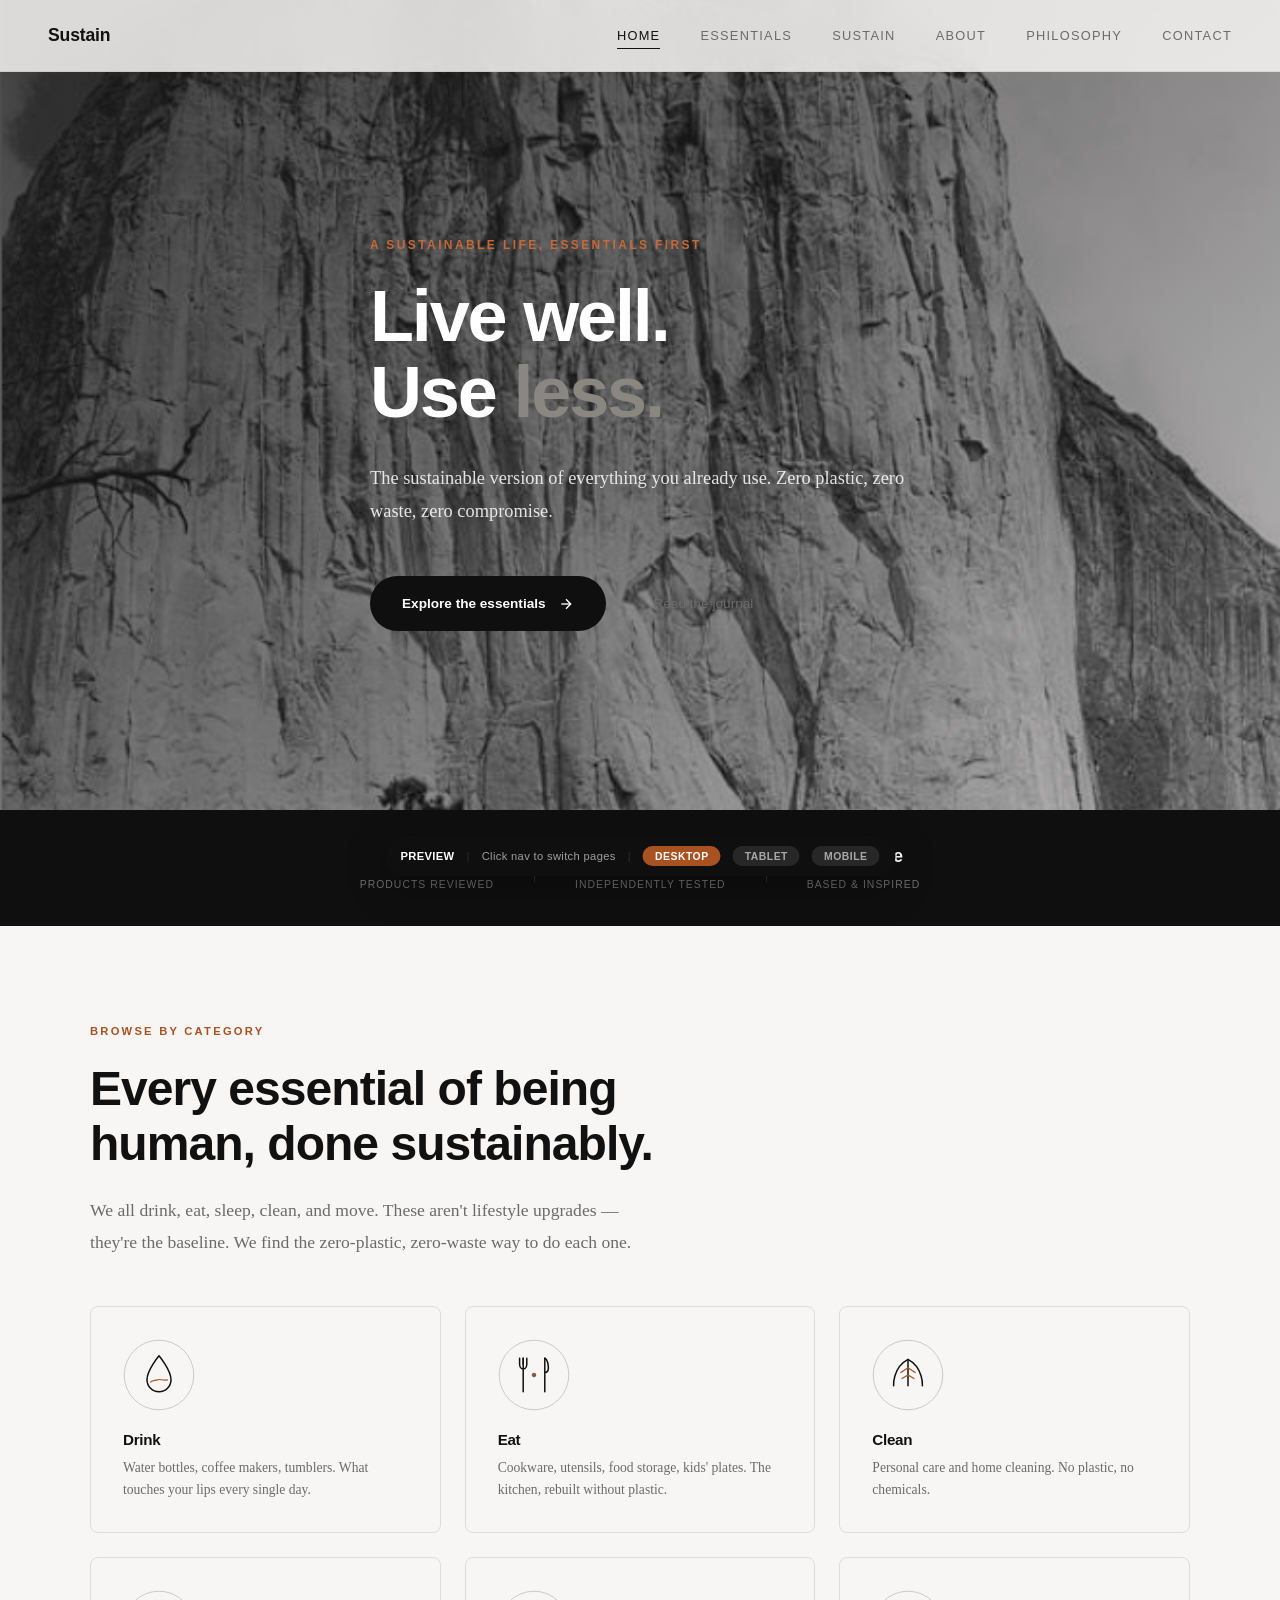
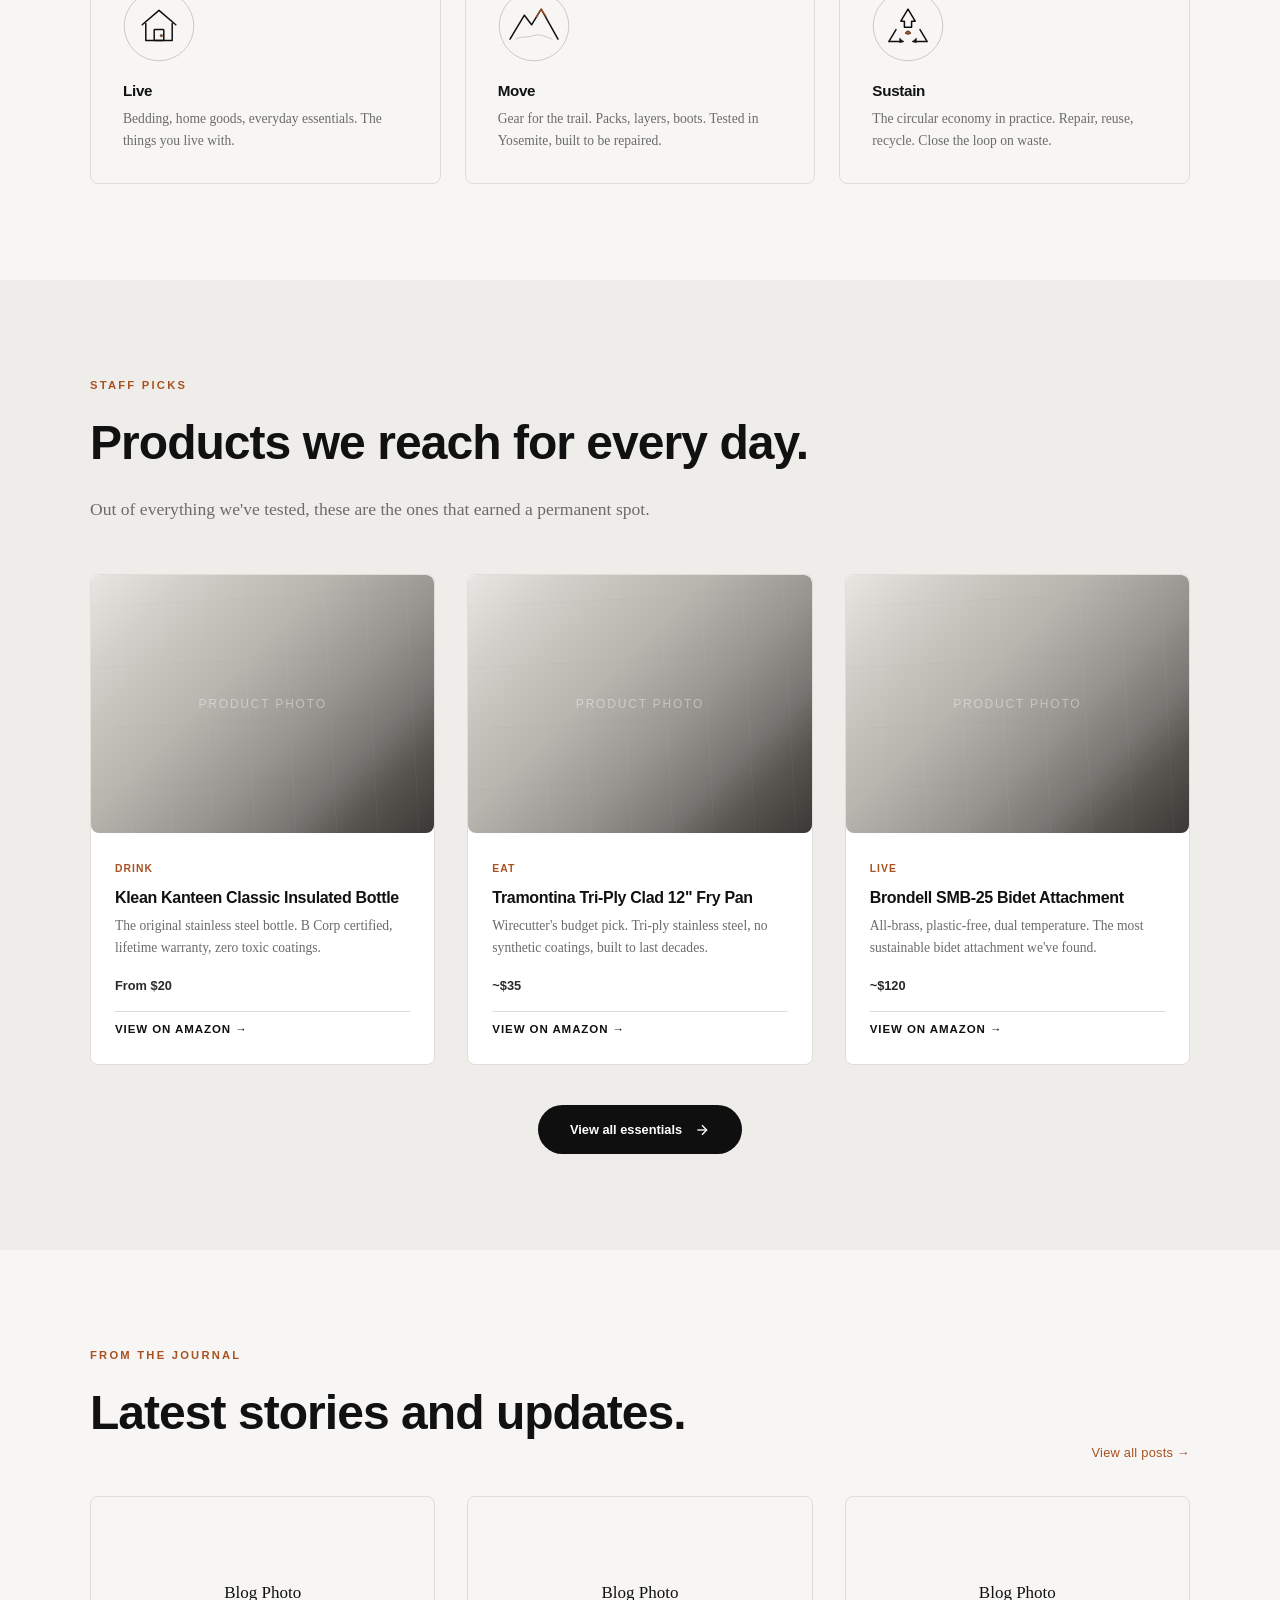
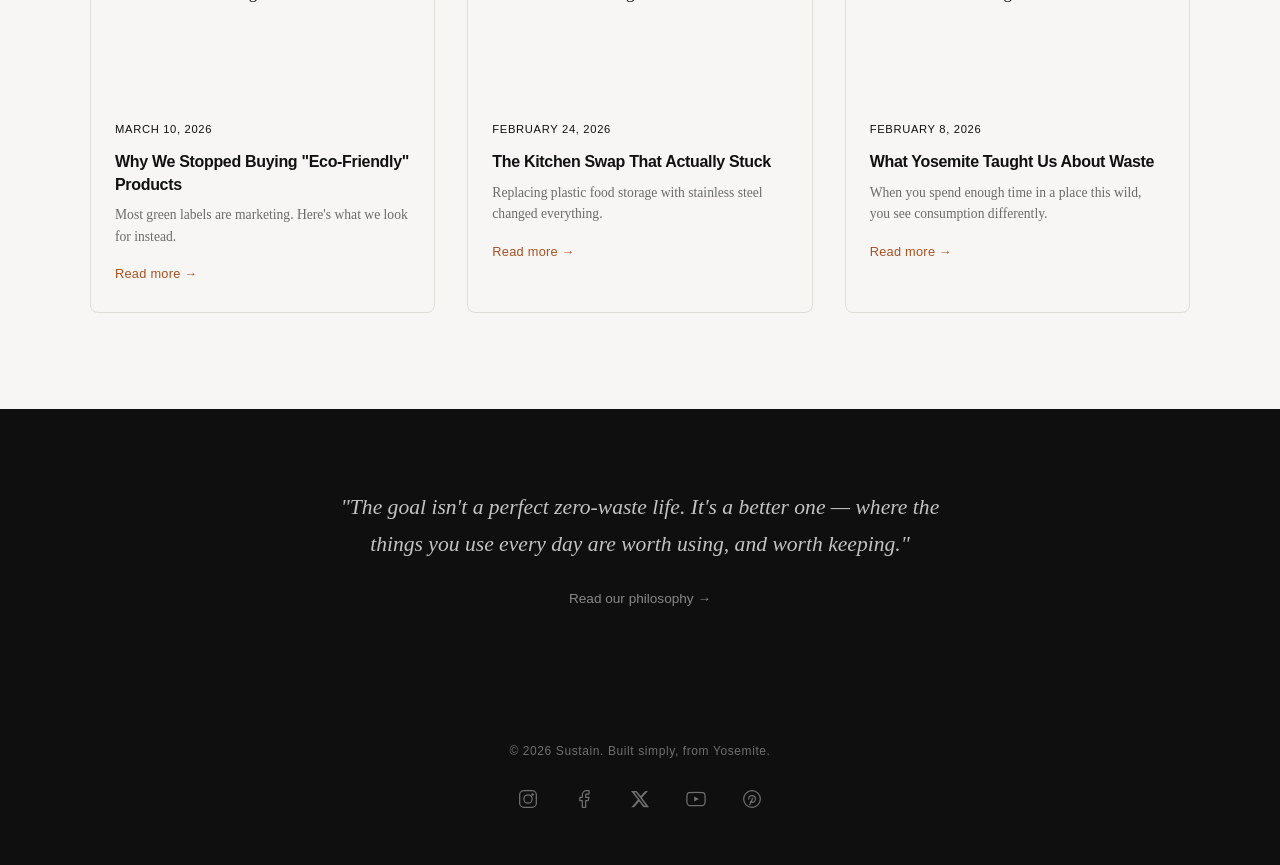
==== commit 72b4e455: "Add Amazon Associates affiliate links to all product touchpoints Wired tag=sustanability-20 to all 2" ====
--- a/preview.html
+++ b/preview.html
@@ -744,6 +744,29 @@
     border-radius: 100px;
 }
 
+.product-card .card-buy,
+.featured-card .card-buy {
+    display: block;
+    margin-top: 0.75rem;
+    padding: 0.5rem 0 0;
+    font-family: var(--font-display);
+    font-size: 0.72rem;
+    font-weight: 600;
+    text-transform: uppercase;
+    letter-spacing: 0.08em;
+    color: var(--text);
+    text-decoration: none;
+    border-top: 1px solid var(--border);
+    transition: color 0.2s;
+}
+.product-card .card-buy:hover,
+.featured-card .card-buy:hover { color: var(--accent); }
+.product-card .card-buy-dark {
+    color: rgba(255,255,255,0.6);
+    border-top-color: rgba(255,255,255,0.1);
+}
+.product-card .card-buy-dark:hover { color: #fff; }
+
 /* ── Product Detail Page ───────────────────────────────────────────── */
 
 .product-detail {
@@ -1423,7 +1446,7 @@
             <h2 class="section-title">Products we reach for every day.</h2>
             <p class="section-subtitle">Out of everything we've tested, these are the ones that earned a permanent spot.</p>
             <div class="featured-row">
-                <div class="featured-card" onclick="showPage('products');showProduct('Klean Kanteen Classic Insulated Bottle')" style="cursor:pointer;">
+                <div class="featured-card">
                     <div class="granite-img" style="aspect-ratio:4/3;border-radius:var(--radius-md);">
                         <span class="img-label">Product Photo</span>
                     </div>
@@ -1432,9 +1455,10 @@
                         <h3>Klean Kanteen Classic Insulated Bottle</h3>
                         <p>The original stainless steel bottle. B Corp certified, lifetime warranty, zero toxic coatings.</p>
                         <span class="featured-price">From $20</span>
-                    </div>
-                </div>
-                <div class="featured-card" onclick="showPage('products');showProduct('Tramontina Tri-Ply Clad 12&quot; Fry Pan')" style="cursor:pointer;">
+                        <a href="https://www.amazon.com/dp/B08JX47MCJ/?tag=sustanability-20" class="card-buy" target="_blank" rel="nofollow sponsored">View on Amazon →</a>
+                    </div>
+                </div>
+                <div class="featured-card">
                     <div class="granite-img" style="aspect-ratio:4/3;border-radius:var(--radius-md);">
                         <span class="img-label">Product Photo</span>
                     </div>
@@ -1443,9 +1467,10 @@
                         <h3>Tramontina Tri-Ply Clad 12" Fry Pan</h3>
                         <p>Wirecutter's budget pick. Tri-ply stainless steel, no synthetic coatings, built to last decades.</p>
                         <span class="featured-price">~$35</span>
-                    </div>
-                </div>
-                <div class="featured-card" onclick="showPage('products');showProduct('Brondell SMB-25 Bidet Attachment')" style="cursor:pointer;">
+                        <a href="https://www.amazon.com/dp/B00JAP44MQ/?tag=sustanability-20" class="card-buy" target="_blank" rel="nofollow sponsored">View on Amazon →</a>
+                    </div>
+                </div>
+                <div class="featured-card">
                     <div class="granite-img" style="aspect-ratio:4/3;border-radius:var(--radius-md);">
                         <span class="img-label">Product Photo</span>
                     </div>
@@ -1454,6 +1479,7 @@
                         <h3>Brondell SMB-25 Bidet Attachment</h3>
                         <p>All-brass, plastic-free, dual temperature. The most sustainable bidet attachment we've found.</p>
                         <span class="featured-price">~$120</span>
+                        <a href="https://www.amazon.com/dp/B09ZK6CVWD/?tag=sustanability-20" class="card-buy" target="_blank" rel="nofollow sponsored">View on Amazon →</a>
                     </div>
                 </div>
             </div>
@@ -1540,7 +1566,7 @@
             <h2 class="section-title" style="font-size: clamp(1.6rem, 3vw, 2.2rem);">What touches your lips every day.</h2>
             <p style="color: var(--text-secondary); max-width: 560px; margin-bottom: 2rem;">Water, coffee, tea. The things you drink most deserve containers that won't leach microplastics into every sip.</p>
             <div class="product-grid">
-                <div class="product-card" onclick="showProduct('Klean Kanteen Classic Insulated Bottle')">
+                <div class="product-card">
                     <div class="card-img"><span class="img-label">Product Photo</span></div>
                     <div class="card-body">
                         <p class="card-category">Water Bottle</p>
@@ -1550,9 +1576,10 @@
                             <span class="card-price">From $20</span>
                             <span class="card-tag">B Corp Certified</span>
                         </div>
-                    </div>
-                </div>
-                <div class="product-card" onclick="showProduct('Klean Kanteen Classic 27 oz')">
+                        <a href="https://www.amazon.com/dp/B08JX47MCJ/?tag=sustanability-20" class="card-buy" target="_blank" rel="nofollow sponsored">View on Amazon →</a>
+                    </div>
+                </div>
+                <div class="product-card">
                     <div class="card-img"><span class="img-label">Product Photo</span></div>
                     <div class="card-body">
                         <p class="card-category">Water Bottle</p>
@@ -1562,6 +1589,7 @@
                             <span class="card-price">~$25</span>
                             <span class="card-tag">Stainless Steel</span>
                         </div>
+                        <a href="https://www.amazon.com/dp/B0093IR4EK/?tag=sustanability-20" class="card-buy" target="_blank" rel="nofollow sponsored">View on Amazon →</a>
                     </div>
                 </div>
                 <div class="product-card">
@@ -1574,6 +1602,7 @@
                             <span class="card-price">~$47</span>
                             <span class="card-tag">All Glass</span>
                         </div>
+                        <a href="https://www.amazon.com/dp/B0000YWF5E/?tag=sustanability-20" class="card-buy" target="_blank" rel="nofollow sponsored">View on Amazon →</a>
                     </div>
                 </div>
                 <div class="product-card">
@@ -1586,6 +1615,7 @@
                             <span class="card-price">~$35</span>
                             <span class="card-tag">Insulated Steel</span>
                         </div>
+                        <a href="https://www.amazon.com/dp/B073WJMKHN/?tag=sustanability-20" class="card-buy" target="_blank" rel="nofollow sponsored">View on Amazon →</a>
                     </div>
                 </div>
                 <div class="product-card">
@@ -1598,6 +1628,7 @@
                             <span class="card-price">~$40</span>
                             <span class="card-tag">Lifetime Warranty</span>
                         </div>
+                        <a href="https://www.amazon.com/dp/B07L6M56VN/?tag=sustanability-20" class="card-buy" target="_blank" rel="nofollow sponsored">View on Amazon →</a>
                     </div>
                 </div>
             </div>
@@ -1611,7 +1642,7 @@
             <h2 class="section-title" style="font-size: clamp(1.6rem, 3vw, 2.2rem);">The kitchen, rebuilt without plastic.</h2>
             <p style="color: var(--text-secondary); max-width: 560px; margin-bottom: 2rem;">Cookware, utensils, food storage, kids' plates. Everything that touches your food should be as clean as the food itself.</p>
             <div class="product-grid">
-                <div class="product-card" onclick="showProduct('Tramontina Tri-Ply Clad 12&quot; Fry Pan')">
+                <div class="product-card">
                     <div class="card-img"><span class="img-label">Product Photo</span></div>
                     <div class="card-body">
                         <p class="card-category">Cookware</p>
@@ -1621,6 +1652,7 @@
                             <span class="card-price">~$35</span>
                             <span class="card-tag">Wirecutter Pick</span>
                         </div>
+                        <a href="https://www.amazon.com/dp/B00JAP44MQ/?tag=sustanability-20" class="card-buy" target="_blank" rel="nofollow sponsored">View on Amazon →</a>
                     </div>
                 </div>
                 <div class="product-card">
@@ -1633,6 +1665,7 @@
                             <span class="card-price">~$700</span>
                             <span class="card-tag">Made in USA</span>
                         </div>
+                        <a href="https://www.amazon.com/dp/B005H8KD3E/?tag=sustanability-20" class="card-buy" target="_blank" rel="nofollow sponsored">View on Amazon →</a>
                     </div>
                 </div>
                 <div class="product-card">
@@ -1645,6 +1678,7 @@
                             <span class="card-price">~$30</span>
                             <span class="card-tag">Recycled Steel</span>
                         </div>
+                        <a href="https://www.amazon.com/dp/B0C6TX2V1L/?tag=sustanability-20" class="card-buy" target="_blank" rel="nofollow sponsored">View on Amazon →</a>
                     </div>
                 </div>
                 <div class="product-card">
@@ -1657,6 +1691,7 @@
                             <span class="card-price">~$18</span>
                             <span class="card-tag">Compostable</span>
                         </div>
+                        <a href="https://www.amazon.com/dp/B0126LMDFK/?tag=sustanability-20" class="card-buy" target="_blank" rel="nofollow sponsored">View on Amazon →</a>
                     </div>
                 </div>
                 <div class="product-card">
@@ -1669,6 +1704,7 @@
                             <span class="card-price">~$20</span>
                             <span class="card-tag">Made in USA</span>
                         </div>
+                        <a href="https://www.amazon.com/dp/B00006JSUA/?tag=sustanability-20" class="card-buy" target="_blank" rel="nofollow sponsored">View on Amazon →</a>
                     </div>
                 </div>
                 <div class="product-card">
@@ -1681,6 +1717,7 @@
                             <span class="card-price">~$370</span>
                             <span class="card-tag">Lifetime Warranty</span>
                         </div>
+                        <a href="https://www.amazon.com/dp/B00VA5HG0Q/?tag=sustanability-20" class="card-buy" target="_blank" rel="nofollow sponsored">View on Amazon →</a>
                     </div>
                 </div>
                 <div class="product-card">
@@ -1693,6 +1730,7 @@
                             <span class="card-price">~$120</span>
                             <span class="card-tag">Solid Wood</span>
                         </div>
+                        <a href="https://www.amazon.com/dp/B0000CFV4K/?tag=sustanability-20" class="card-buy" target="_blank" rel="nofollow sponsored">View on Amazon →</a>
                     </div>
                 </div>
             </div>
@@ -1716,6 +1754,7 @@
                             <span class="card-price">~$13</span>
                             <span class="card-tag">Zero Waste</span>
                         </div>
+                        <a href="https://www.amazon.com/dp/B07TN3W1KX/?tag=sustanability-20" class="card-buy" target="_blank" rel="nofollow sponsored">View on Amazon →</a>
                     </div>
                 </div>
                 <div class="product-card">
@@ -1728,6 +1767,7 @@
                             <span class="card-price">~$15</span>
                             <span class="card-tag">Plastic-Free</span>
                         </div>
+                        <a href="https://www.amazon.com/dp/B07VQC79W4/?tag=sustanability-20" class="card-buy" target="_blank" rel="nofollow sponsored">View on Amazon →</a>
                     </div>
                 </div>
                 <div class="product-card">
@@ -1740,6 +1780,7 @@
                             <span class="card-price">~$12</span>
                             <span class="card-tag">Refillable</span>
                         </div>
+                        <a href="https://www.amazon.com/dp/B0B8F3924K/?tag=sustanability-20" class="card-buy" target="_blank" rel="nofollow sponsored">View on Amazon →</a>
                     </div>
                 </div>
                 <div class="product-card">
@@ -1752,6 +1793,7 @@
                             <span class="card-price">~$40</span>
                             <span class="card-tag">Zero Plastic</span>
                         </div>
+                        <a href="https://www.amazon.com/dp/B002A8JO1Q/?tag=sustanability-20" class="card-buy" target="_blank" rel="nofollow sponsored">View on Amazon →</a>
                     </div>
                 </div>
             </div>
@@ -1765,7 +1807,7 @@
             <h2 class="section-title" style="font-size: clamp(1.6rem, 3vw, 2.2rem);">The everyday essentials, done right.</h2>
             <p style="color: var(--text-secondary); max-width: 560px; margin-bottom: 2rem;">Clothing, bedding, home goods, and the stuff you reach for every day. Quality materials that last, made without cutting corners on the planet.</p>
             <div class="product-grid">
-                <div class="product-card" onclick="showProduct('Brondell SMB-25 Bidet Attachment')">
+                <div class="product-card">
                     <div class="card-img"><span class="img-label">Product Photo</span></div>
                     <div class="card-body">
                         <p class="card-category">Bathroom</p>
@@ -1775,6 +1817,7 @@
                             <span class="card-price">~$120</span>
                             <span class="card-tag">Plastic-Free</span>
                         </div>
+                        <a href="https://www.amazon.com/dp/B09ZK6CVWD/?tag=sustanability-20" class="card-buy" target="_blank" rel="nofollow sponsored">View on Amazon →</a>
                     </div>
                 </div>
                 <div class="product-card">
@@ -1787,6 +1830,7 @@
                             <span class="card-price">~$198</span>
                             <span class="card-tag">Organic Cotton</span>
                         </div>
+                        <a href="https://www.amazon.com/dp/B01N06EXWE/?tag=sustanability-20" class="card-buy" target="_blank" rel="nofollow sponsored">View on Amazon →</a>
                     </div>
                 </div>
                 <div class="product-card">
@@ -1799,6 +1843,7 @@
                             <span class="card-price">~$39</span>
                             <span class="card-tag">Refillable</span>
                         </div>
+                        <a href="https://www.amazon.com/dp/B09W7TD9C4/?tag=sustanability-20" class="card-buy" target="_blank" rel="nofollow sponsored">View on Amazon →</a>
                     </div>
                 </div>
                 <div class="product-card">
@@ -1811,6 +1856,7 @@
                             <span class="card-price">~$6</span>
                             <span class="card-tag">Compostable</span>
                         </div>
+                        <a href="https://www.amazon.com/dp/B07GX6TRQX/?tag=sustanability-20" class="card-buy" target="_blank" rel="nofollow sponsored">View on Amazon →</a>
                     </div>
                 </div>
                 <div class="product-card">
@@ -1823,6 +1869,7 @@
                             <span class="card-price">~$15</span>
                             <span class="card-tag">Zero Waste</span>
                         </div>
+                        <a href="https://www.amazon.com/dp/B01DC1D4JM/?tag=sustanability-20" class="card-buy" target="_blank" rel="nofollow sponsored">View on Amazon →</a>
                     </div>
                 </div>
             </div>
@@ -1846,6 +1893,7 @@
                             <span class="card-price" style="color:#fff;">~$350</span>
                             <span class="card-tag">Lifetime Repair</span>
                         </div>
+                        <a href="https://www.amazon.com/dp/B086HMX9DB/?tag=sustanability-20" class="card-buy card-buy-dark" target="_blank" rel="nofollow sponsored">View on Amazon →</a>
                     </div>
                 </div>
                 <div class="product-card" style="background: var(--stone-dark); border-color: rgba(255,255,255,0.08);">
@@ -1858,6 +1906,7 @@
                             <span class="card-price" style="color:#fff;">~$20</span>
                             <span class="card-tag">Lifetime Warranty</span>
                         </div>
+                        <a href="https://www.amazon.com/dp/B000XIFUZ4/?tag=sustanability-20" class="card-buy card-buy-dark" target="_blank" rel="nofollow sponsored">View on Amazon →</a>
                     </div>
                 </div>
                 <div class="product-card" style="background: var(--stone-dark); border-color: rgba(255,255,255,0.08);">
@@ -1870,6 +1919,7 @@
                             <span class="card-price" style="color:#fff;">~$79</span>
                             <span class="card-tag">Worn Wear</span>
                         </div>
+                        <a href="https://www.amazon.com/dp/B0BV1XRMS6/?tag=sustanability-20" class="card-buy card-buy-dark" target="_blank" rel="nofollow sponsored">View on Amazon →</a>
                     </div>
                 </div>
                 <div class="product-card" style="background: var(--stone-dark); border-color: rgba(255,255,255,0.08);">
@@ -1882,6 +1932,7 @@
                             <span class="card-price" style="color:#fff;">~$350</span>
                             <span class="card-tag">Made in USA</span>
                         </div>
+                        <a href="https://www.amazon.com/dp/B0032UYNKI/?tag=sustanability-20" class="card-buy card-buy-dark" target="_blank" rel="nofollow sponsored">View on Amazon →</a>
                     </div>
                 </div>
             </div>
@@ -1979,7 +2030,7 @@
                 <div class="criteria-item">
                     <p class="criteria-num">01</p>
                     <h3>We use it ourselves</h3>
-                    <p>Not for a weekend. Not for a sponsored photo shoot. In our actual life, for months, before we write a word about it. The Lodge cast iron skillet has cooked hundreds of our meals. The Darn Tough socks have been on trails in Yosemite Valley, Tuolumne Meadows, and the High Sierra.</p>
+                    <p>Not for a weekend. Not for a sponsored photo shoot. In our actual life, for months, before we write a word about it. The <a href="https://www.amazon.com/dp/B00006JSUA/?tag=sustanability-20" target="_blank" rel="nofollow sponsored">Lodge cast iron skillet</a> has cooked hundreds of our meals. The <a href="https://www.amazon.com/dp/B000XIFUZ4/?tag=sustanability-20" target="_blank" rel="nofollow sponsored">Darn Tough socks</a> have been on trails in Yosemite Valley, Tuolumne Meadows, and the High Sierra.</p>
                 </div>
                 <div class="criteria-item">
                     <p class="criteria-num">02</p>
@@ -2234,154 +2285,154 @@
     var products = {
         "Klean Kanteen Classic Insulated Bottle": {
             category: "Water Bottle", section: "Drink", price: "From $20", tag: "B Corp Certified",
-            url: "#klean-kanteen",
+            url: "https://www.amazon.com/dp/B08JX47MCJ/?tag=sustanability-20",
             body: '<p>The Klean Kanteen Classic is the water bottle that started the reusable revolution. The first BPA-free stainless steel bottle ever made, launched in 2004, and still the benchmark. 18/8 food-grade stainless steel with zero toxic coatings. Family- and employee-owned.</p><p>Klean Kanteen is a certified B Corp, a 1% for the Planet member since 2008, and Climate Neutral Certified. The lifetime warranty means if anything goes wrong, they fix or replace it. No questions, no fine print.</p><h2>Why this makes the list</h2><p>This is not just a water bottle — it is a statement about what a company should be. B Corp certified. 1% for the Planet since 2008. Climate Neutral Certified. Lifetime warranty. Family-owned. Every bottle is made from 18/8 food-grade stainless steel with no toxic coatings, and is fully recyclable at end of life.</p><h2>What to know before buying</h2><p>Costs more than generic reusable bottles. Heavier than plastic alternatives. Hot beverage retention (8 hours) is slightly below some competitors like YETI or Stanley. But the certifications, the warranty, and the company behind it make the premium worth it.</p>',
             specs: [["Material", "18/8 food-grade stainless steel"], ["Toxic Coatings", "None"], ["Certifications", "B Corp, 1% for the Planet, Climate Neutral"], ["Warranty", "Lifetime"], ["Hot Retention", "8 hours"], ["Ownership", "Family- and employee-owned"], ["Plastic Parts", "None (stainless steel cap available)"]]
         },
         "Tramontina Tri-Ply Clad 12\" Fry Pan": {
             category: "Cookware", section: "Eat", price: "~$35", tag: "Wirecutter Pick",
-            url: "#tramontina",
+            url: "https://www.amazon.com/dp/B00JAP44MQ/?tag=sustanability-20",
             body: '<p>The Tramontina Tri-Ply Clad is NYT Wirecutter\'s budget pick for best stainless steel pan, and for good reason. Tri-ply clad construction — 18/10 stainless steel exterior and interior with an aluminum core for even heat distribution. PTFE-free, PFAS-free, NSF certified.</p><p>Works on every cooktop including induction. Oven-safe to 500\u00B0F. The stainless steel construction means it is 100% recyclable and will last decades with proper care. No synthetic non-stick coatings to flake off into your food.</p><h2>Why this makes the list</h2><p>At ~$35, this is the most accessible entry point to sustainable cookware. Stainless steel is infinitely recyclable. There are no PTFE or PFAS coatings — nothing synthetic touching your food. The tri-ply construction competes with pans costing three times as much. NSF certified for food safety.</p><h2>What to know before buying</h2><p>Made in Brazil, not domestically. Requires learning proper preheat technique — stainless steel needs to be heated before adding oil and food to achieve a natural non-stick effect. Tramontina has sustainability programs (ISO 14001 certified, GRI reporting) but no B Corp certification. The learning curve is real, but once you get it, you will never go back to coated pans.</p>',
             specs: [["Material", "18/10 stainless steel + aluminum core"], ["Construction", "Tri-ply clad"], ["Coatings", "None (PTFE/PFAS free)"], ["Oven Safe", "500\u00B0F"], ["Cooktops", "All including induction"], ["Certification", "NSF"], ["Made In", "Brazil (ISO 14001)"], ["Warranty", "Lifetime limited"]]
         },
         "Brondell SMB-25 Bidet Attachment": {
             category: "Bathroom", section: "Live", price: "~$120", tag: "Plastic-Free",
-            url: "#brondell",
+            url: "https://www.amazon.com/dp/B09ZK6CVWD/?tag=sustanability-20",
             body: '<p>The Brondell SMB-25 is the most sustainably built bidet attachment we have found. Entirely plastic-free construction — solid brass body with chrome finish, stainless steel T-valve, metal braided hoses. Non-electric, meaning zero energy draw. Dual temperature (warm and cool water) included at the base price.</p><p>A bidet attachment reduces toilet paper use by 75-80%. The average American uses 100 rolls of toilet paper per year. That is 27,000 trees cut down daily just for U.S. toilet paper consumption. A bidet pays for itself in reduced paper purchases within the first year, and the environmental math is even more compelling.</p><h2>Why this makes the list</h2><p>All-metal construction in a category dominated by plastic. Solid brass body, stainless steel valve, metal hoses. Non-electric. Dual temperature without a premium upcharge. Brondell donates 1% of annual sales to environmental nonprofits. And the fundamental impact — reducing toilet paper consumption by 75-80% — is one of the simplest sustainability swaps anyone can make.</p><h2>What to know before buying</h2><p>Less brand recognition than TUSHY or Toto. 1-year warranty is shorter than some competitors. No B Corp certification. Warm water requires connection to the sink\'s hot water supply line, which means the sink needs to be close to the toilet. Installation takes about 15-20 minutes with basic tools.</p>',
             specs: [["Material", "Solid brass with chrome finish"], ["Valve", "Stainless steel T-valve"], ["Hoses", "Metal braided"], ["Power", "Non-electric"], ["Temperature", "Dual (warm and cool)"], ["Plastic Parts", "None"], ["Giving", "1% of sales to environmental nonprofits"], ["Warranty", "1 year"]]
         },
         "Klean Kanteen Classic 27 oz": {
             category: "Water Bottle", section: "Drink", price: "~$25", tag: "Stainless Steel",
-            url: "https://www.amazon.com/dp/B07HLD18P5?tag=YOURTAG-20",
+            url: "https://www.amazon.com/dp/B0093IR4EK/?tag=sustanability-20",
             body: '<p>The Klean Kanteen Classic is the water bottle that started the reusable revolution. Made from 18/8 food-grade stainless steel with an electropolished interior, it contains zero coatings, zero linings, and zero plastic in the cap-to-body connection. It just works.</p><p>What makes the Classic special is its simplicity. There are no double walls to trap moisture, no vacuum seals to fail, no paint to chip. It dents instead of cracking. It scratches instead of shattering. After six years of daily use, most owners report it performs identically to day one.</p><h2>Why this makes the list</h2><p>The Klean Kanteen Classic is fully recyclable at end of life — not downcycled, not sent to a specialty facility, but genuinely recyclable in a standard municipal stream. The company is a certified B Corp and 1% for the Planet member. Every bottle sold replaces an estimated 167 single-use plastic bottles per year.</p><h2>What to know before buying</h2><p>The single-wall design means no insulation — your cold water will warm up over a few hours, and hot drinks will cool faster than a vacuum bottle. That is the trade-off for simplicity, weight, and recyclability. If you need insulation, look at the YETI Rambler or Stanley Classic instead.</p>',
             specs: [["Material", "18/8 food-grade stainless steel"], ["Weight", "5.3 oz (empty)"], ["Capacity", "27 oz / 800 ml"], ["Dishwasher Safe", "Yes"], ["Made In", "China (B Corp certified)"], ["Warranty", "Limited lifetime"], ["Plastic Parts", "None (stainless steel cap available)"]]
         },
         "Chemex Classic 6-Cup": {
             category: "Coffee", section: "Drink", price: "~$47", tag: "All Glass",
-            url: "https://www.amazon.com/dp/B000I1WP7W?tag=YOURTAG-20",
+            url: "https://www.amazon.com/dp/B0000YWF5E/?tag=sustanability-20",
             body: '<p>The Chemex has been making pour-over coffee since 1941, and the design has barely changed because it did not need to. Borosilicate glass body, a wood collar tied with a leather cord, and that is it. No plastic, no metal, no silicone gaskets. It sits in the permanent collection at MoMA.</p><p>The brewing method itself produces an exceptionally clean cup. The proprietary bonded filters are 20-30% heavier than standard paper filters, removing more oils and sediment. The result is a bright, nuanced coffee that highlights origin flavors rather than masking them.</p><h2>Why this makes the list</h2><p>Zero plastic in the entire product. The glass is infinitely recyclable. The wood collar is FSC-sourced. The leather tie is vegetable-tanned. Even the filters are compostable. It replaces pod machines, plastic drip brewers, and French presses with plastic frames.</p><h2>What to know before buying</h2><p>It is glass, so it can break if dropped on a hard surface. The proprietary filters cost more than standard cone filters (~$0.15 each vs $0.05). Hand wash recommended — the wood collar should not go in the dishwasher. Some people find pour-over too slow for weekday mornings, but most users say the ritual becomes the best part.</p>',
             specs: [["Material", "Borosilicate glass, wood, leather"], ["Capacity", "6 cups / 30 oz"], ["Dishwasher Safe", "Remove wood collar first"], ["Filter Type", "Chemex bonded (compostable)"], ["Made In", "USA (Chicopee, MA)"], ["Warranty", "Limited lifetime"], ["Plastic Parts", "None"]]
         },
         "YETI Rambler 20 oz Tumbler": {
             category: "Travel Mug", section: "Drink", price: "~$35", tag: "Insulated Steel",
-            url: "https://www.amazon.com/dp/B073WJHVCY?tag=YOURTAG-20",
+            url: "https://www.amazon.com/dp/B073WJMKHN/?tag=sustanability-20",
             body: '<p>The YETI Rambler is over-engineered in the best way. Double-wall vacuum insulation in 18/8 stainless steel keeps coffee hot for 6+ hours and ice water cold for the better part of a day. The DuraCoat color finish is applied without solvents and will not crack, peel, or fade.</p><p>The MagSlider lid is the one component that uses a small plastic magnet housing, but the body, interior, and exterior are entirely metal. It is dishwasher safe — lid and all — which is rare for insulated drinkware. The wide mouth fits standard ice cubes.</p><h2>Why this makes the list</h2><p>YETI products are designed to be repaired and reused for decades. Replacement lids and gaskets are sold individually so you never need to toss the whole tumbler. The stainless steel body is fully recyclable at end of life. This tumbler typically replaces hundreds of disposable coffee cups per year for a daily coffee drinker.</p><h2>What to know before buying</h2><p>The MagSlider lid contains a small plastic component — this is not a fully zero-plastic product. If that is a dealbreaker, the Klean Kanteen insulated line offers a fully steel-and-silicone lid option. The Rambler is also heavier than most tumblers at 0.9 lbs empty.</p>',
             specs: [["Material", "18/8 stainless steel, DuraCoat finish"], ["Insulation", "Double-wall vacuum"], ["Capacity", "20 oz / 591 ml"], ["Weight", "0.9 lbs"], ["Dishwasher Safe", "Yes"], ["Made In", "China"], ["Warranty", "5-year"], ["Plastic Parts", "MagSlider lid magnet housing"]]
         },
         "Stanley Classic Vacuum Bottle 1.5 qt": {
             category: "Thermos", section: "Drink", price: "~$40", tag: "Lifetime Warranty",
-            url: "https://www.amazon.com/dp/B000FZX93K?tag=YOURTAG-20",
+            url: "https://www.amazon.com/dp/B07L6M56VN/?tag=sustanability-20",
             body: '<p>The Stanley Classic has been keeping drinks hot since 1913 — over a century of the same fundamental design. 18/8 stainless steel construction with double-wall vacuum insulation that keeps liquids hot for 24 hours or cold for 32. The hammertone green finish is iconic for a reason: it works.</p><p>What sets the Stanley apart from modern competitors is its unmatched durability record. Reddit threads on r/BuyItForLife are filled with people posting Stanley thermoses inherited from grandparents — 30, 40, even 50 years old and still holding temperature. These are not marketing claims. They are verified by thousands of users.</p><h2>Why this makes the list</h2><p>This is the ultimate BIFL (buy it for life) thermos. The lifetime warranty is unconditional. No plastic liner. Fully recyclable stainless steel. One Stanley Classic replaces a lifetime of disposable cups and inferior thermoses that end up in landfills after 2-3 years. The math is simple: buy once.</p><h2>What to know before buying</h2><p>It is heavy — this is not an ultralight backpacking thermos. The pour-through stopper has a plastic component. The 1.5 qt size is large; consider the 1.1 qt if you want something more portable. The classic green finish shows scratches over time, though most owners consider this character.</p>',
             specs: [["Material", "18/8 stainless steel"], ["Insulation", "Double-wall vacuum"], ["Capacity", "1.5 qt / 48 oz"], ["Hot Retention", "24 hours"], ["Cold Retention", "32 hours"], ["Made In", "China (designed in Seattle)"], ["Warranty", "Lifetime"], ["Plastic Parts", "Pour-through stopper component"]]
         },
         "All-Clad D3 Stainless 10-Piece Set": {
             category: "Cookware", section: "Eat", price: "~$700", tag: "Made in USA",
-            url: "https://www.amazon.com/dp/B00005AL4S?tag=YOURTAG-20",
+            url: "https://www.amazon.com/dp/B005H8KD3E/?tag=sustanability-20",
             body: '<p>All-Clad D3 is the gold standard of stainless steel cookware. Three bonded layers — stainless steel exterior, aluminum core, stainless steel cooking surface — create even heat distribution without any non-stick coatings, PFAS chemicals, or plastic components. Every piece is made in Canonsburg, Pennsylvania.</p><p>The D3 line is the workhorse of professional and serious home kitchens. The stainless cooking surface develops a natural patina over time and, when properly heated and oiled, provides excellent food release. It will not warp, chip, flake, or degrade. It is fully compatible with induction, gas, electric, and oven use up to 600 degrees F.</p><h2>Why this makes the list</h2><p>Zero plastic anywhere in the construction — handles are riveted stainless steel. No PFAS, no PTFE, no questionable coatings that degrade into your food. This set replaces non-stick pans that need replacement every 2-5 years. All-Clad D3 lasts decades with zero performance loss. The stainless steel is fully recyclable at end of life.</p><h2>What to know before buying</h2><p>The $700 price tag is significant, but the per-year cost over a 20+ year lifespan is remarkably low compared to replacing non-stick sets every few years. Stainless requires learning proper heat and oil technique to prevent sticking — it is not non-stick out of the box. Hand washing is recommended for longevity, though it is dishwasher safe.</p>',
             specs: [["Material", "Tri-ply bonded stainless steel + aluminum"], ["Pieces", "10 (fry pans, saucepans, saute, stockpot)"], ["Oven Safe", "Up to 600\u00b0F"], ["Induction Compatible", "Yes"], ["Dishwasher Safe", "Yes (hand wash recommended)"], ["Made In", "USA (Canonsburg, PA)"], ["Warranty", "Limited lifetime"], ["Plastic Parts", "None"]]
         },
         "Ahimsa Stainless Steel Kids Set": {
             category: "Kids Cutlery", section: "Eat", price: "~$30", tag: "Recycled Steel",
-            url: "https://www.amazon.com/dp/PLACEHOLDER?tag=YOURTAG-20",
+            url: "https://www.amazon.com/dp/B0C6TX2V1L/?tag=sustanability-20",
             body: '<p>Ahimsa makes stainless steel dinnerware for kids that is actually designed for kids — not just shrunk-down adult plates. The pieces are lightweight, sized for small hands, and finished in vibrant rainbow colors achieved through a heat-treatment process that uses no paint, dyes, or coatings of any kind.</p><p>The steel is recycled medical-grade 304 stainless, which means it meets the highest purity standards for metals that contact food. The plates have divided sections, the bowls have a weighted base to resist tipping, and the cutlery has rounded edges. Every piece is designed to replace the plastic dinnerware that dominates the kids market.</p><h2>Why this makes the list</h2><p>Children eat an estimated 3 meals a day off plastic plates for roughly 8-10 years. That is thousands of exposures to potential microplastics and BPA/BPS compounds during critical developmental years. Ahimsa eliminates this entirely. The stainless steel is infinitely recyclable and will outlast childhood — many families pass sets to younger siblings or donate them.</p><h2>What to know before buying</h2><p>The rainbow finish can fade over time with aggressive dishwasher use, though the steel underneath remains perfectly safe. The price is higher than plastic alternatives, but the set will outlast dozens of plastic replacements. Some kids may not like the feel of metal initially if they are used to plastic — most adapt within a week.</p>',
             specs: [["Material", "304 recycled medical-grade stainless steel"], ["Pieces", "Fork, spoon, knife (set varies)"], ["Finish", "Heat-treated rainbow (no paint/dye)"], ["Dishwasher Safe", "Yes"], ["BPA/BPS Free", "Yes (no plastic at all)"], ["Age Range", "12 months+"], ["Warranty", "1 year"], ["Plastic Parts", "None"]]
         },
         "Bee's Wrap Assorted 3-Pack": {
             category: "Food Storage", section: "Eat", price: "~$18", tag: "Compostable",
-            url: "https://www.amazon.com/dp/B0126NU4MO?tag=YOURTAG-20",
+            url: "https://www.amazon.com/dp/B0126LMDFK/?tag=sustanability-20",
             body: '<p>Bee\'s Wrap replaces plastic cling wrap with something that actually makes sense: organic cotton infused with beeswax, organic jojoba oil, and tree resin. You warm it with your hands, mold it around food or over a bowl, and the beeswax holds its shape. When it wears out after about a year of regular use, you compost it.</p><p>The assorted 3-pack includes small (7" x 8"), medium (10" x 11"), and large (13" x 14") wraps that cover most kitchen storage needs — half an avocado, a block of cheese, a bowl of leftovers. They are washable in cool water with mild soap and air dry in minutes.</p><h2>Why this makes the list</h2><p>The average American family uses over 1,500 feet of plastic wrap per year. That is approximately 24 rolls of cling film going directly to landfill (plastic wrap is almost never recyclable). Three packs of Bee\'s Wrap per year eliminates this entirely. The product is GOTS certified organic, made in Vermont, and fully compostable at end of life.</p><h2>What to know before buying</h2><p>Bee\'s Wrap cannot be used with raw meat — the low-temperature wash means it cannot be sanitized adequately for raw proteins. It should not be microwaved or exposed to high heat. The beeswax coating diminishes over time and the wraps lose their stickiness after 6-12 months. Not suitable for vegans — look for plant-based wax alternatives from other brands.</p>',
             specs: [["Material", "Organic cotton, beeswax, jojoba oil, tree resin"], ["Sizes", "Small 7x8\", Medium 10x11\", Large 13x14\""], ["Lifespan", "6-12 months with regular use"], ["Washable", "Yes (cool water, mild soap)"], ["Compostable", "Yes, fully"], ["Made In", "USA (Burlington, VT)"], ["Certification", "GOTS certified organic"], ["Not For", "Raw meat, microwave, high heat"]]
         },
         "Lodge 10.25\" Cast Iron Skillet": {
             category: "Skillet", section: "Eat", price: "~$20", tag: "Made in USA",
-            url: "https://www.amazon.com/dp/B00006JSUA?tag=YOURTAG-20",
+            url: "https://www.amazon.com/dp/B00006JSUA?tag=sustanability-20",
             body: '<p>The Lodge cast iron skillet is the single most recommended kitchen item on r/BuyItForLife, and it is easy to see why. A single piece of cast iron, pre-seasoned with vegetable oil, that costs $20 and will outlast everything else in your kitchen. Lodge has been making these in South Pittsburg, Tennessee since 1896.</p><p>Cast iron is the original non-stick surface. A well-seasoned Lodge will release eggs, sear steaks, bake cornbread, and go from stovetop to oven without a second thought. The seasoning improves with every use — this is cookware that genuinely gets better over time. No coatings to degrade, no chemicals to worry about, no plastic handles to melt.</p><h2>Why this makes the list</h2><p>At $20, this is the highest-value sustainability swap on the entire site. One Lodge skillet replaces a lifetime of non-stick pans (which contain PFAS and need replacing every 2-5 years). Cast iron is infinitely recyclable. Many Lodge skillets in active use today are 50-100+ years old. The cost-per-year approaches zero.</p><h2>What to know before buying</h2><p>Cast iron is heavy — the 10.25" skillet weighs about 5 lbs. It requires some care: dry after washing, occasional re-seasoning with oil, and avoid prolonged soaking or dishwashers. It is reactive with highly acidic foods (tomato sauce, wine reductions) if the seasoning is thin. These are small trade-offs for a pan that will outlive you.</p>',
             specs: [["Material", "Cast iron, pre-seasoned with vegetable oil"], ["Weight", "5 lbs"], ["Diameter", "10.25 inches"], ["Oven Safe", "Yes (any temperature)"], ["Induction Compatible", "Yes"], ["Made In", "USA (South Pittsburg, TN)"], ["Warranty", "Limited lifetime"], ["Plastic Parts", "None"]]
         },
         "Le Creuset Signature Dutch Oven": {
             category: "Dutch Oven", section: "Eat", price: "~$370", tag: "Lifetime Warranty",
-            url: "https://www.amazon.com/dp/B0076NOGPY?tag=YOURTAG-20",
+            url: "https://www.amazon.com/dp/B00VA5HG0Q/?tag=sustanability-20",
             body: '<p>The Le Creuset Signature Dutch Oven is the most gifted, inherited, and recommended piece of cookware on Reddit, and arguably in the world. Enameled cast iron — a cast iron body coated in porcelain enamel — that distributes heat evenly, retains it beautifully, and transitions from stovetop to oven to table.</p><p>The enamel interior means no seasoning required and no reactivity with acidic foods. You can braise, bake bread, make soup, simmer sauces, and deep fry all in one vessel. The tight-fitting lid traps moisture for self-basting. Each piece is hand-inspected by 30 craftspeople and passes 10+ quality checks before leaving the foundry in Fresnoy-le-Grand, France.</p><h2>Why this makes the list</h2><p>Zero plastic. Lifetime warranty that Le Creuset actually honors — Reddit is full of stories of 20-year-old pots being replaced free of charge. The enamel will not chip, crack, or stain under normal use. This pot replaces multiple pieces of inferior cookware and lasts generations. The secondary market for vintage Le Creuset is thriving, meaning these pots hold value.</p><h2>What to know before buying</h2><p>The price is the main barrier. A 5.5 qt round runs approximately $370 at retail. Sales happen regularly (20-40% off at outlets and during major holidays). The pot is heavy — 11+ lbs — which can be difficult for some users. The enamel can chip if subjected to thermal shock (never move from freezer to hot oven directly). Hand washing is recommended.</p>',
             specs: [["Material", "Enameled cast iron"], ["Popular Size", "5.5 qt Round"], ["Weight", "~11.5 lbs (5.5 qt)"], ["Oven Safe", "Up to 500\u00b0F"], ["Induction Compatible", "Yes"], ["Made In", "France (Fresnoy-le-Grand)"], ["Warranty", "Lifetime"], ["Plastic Parts", "None"]]
         },
         "John Boos Maple Edge-Grain Block": {
             category: "Cutting Board", section: "Eat", price: "~$120", tag: "Solid Wood",
-            url: "https://www.amazon.com/dp/B000NJBFXC?tag=YOURTAG-20",
+            url: "https://www.amazon.com/dp/B0000CFV4K/?tag=sustanability-20",
             body: '<p>John Boos has been making butcher blocks in Effingham, Illinois since 1887. The Maple Edge-Grain Block is their signature cutting board — solid North American hard rock maple, edge-grain construction, finished with their proprietary Boos Block Mystery Oil (a food-safe mineral oil blend). No plastic, no bamboo composites with formaldehyde glues, no silicone feet — just wood.</p><p>Edge-grain construction means the board is made from strips of maple glued along their edges, creating a surface that is hard, durable, and kind to knife edges. The hard maple is naturally antimicrobial — studies have shown that wood surfaces kill bacteria more effectively than plastic cutting boards, which harbor bacteria in knife grooves.</p><h2>Why this makes the list</h2><p>Plastic cutting boards are one of the largest overlooked sources of microplastics in the kitchen. A single plastic cutting board can shed millions of microplastic particles per year into your food. The Boos block eliminates this entirely. It is NSF certified for commercial use, fully repairable (sand and re-oil), and will last 20+ years with basic care.</p><h2>What to know before buying</h2><p>Wood boards require occasional oiling (monthly for heavy use, quarterly for light). They should not go in the dishwasher. They are heavy — the 18x12" board weighs about 8 lbs. The upfront cost is higher than plastic, but considering a Boos block lasts decades while plastic boards need replacing every 1-2 years, the lifetime cost is comparable or lower.</p>',
             specs: [["Material", "North American hard rock maple"], ["Construction", "Edge-grain"], ["Popular Size", "18\" x 12\" x 1.5\""], ["Weight", "~8 lbs"], ["Finish", "Boos Block Mystery Oil (food-safe mineral oil)"], ["NSF Certified", "Yes"], ["Made In", "USA (Effingham, IL)"], ["Warranty", "Limited lifetime"], ["Plastic Parts", "None"]]
         },
         "Ethique Botanica Deodorant Bar": {
             category: "Deodorant", section: "Clean", price: "~$13", tag: "Zero Waste",
-            url: "https://www.amazon.com/dp/PLACEHOLDER?tag=YOURTAG-20",
+            url: "https://www.amazon.com/dp/B07TN3W1KX/?tag=sustanability-20",
             body: '<p>Ethique makes concentrated solid beauty bars that eliminate plastic packaging entirely. The Botanica deodorant bar comes wrapped in compostable packaging — no plastic tube, no plastic cap, no plastic anything. It is applied directly to clean skin and lasts 3-4 months of daily use, which is 2-3x longer than a standard stick deodorant.</p><p>The formula is aluminum-free, vegan, palm oil free, and cruelty free. It uses magnesium hydroxide and zinc oxide as active odor-fighting ingredients rather than aluminum salts. The scent is subtle — a blend of essential oils that fades within an hour rather than projecting all day.</p><h2>Why this makes the list</h2><p>The average person uses 3-4 deodorant sticks per year. Over a lifetime, that is 200+ plastic tubes going to landfill (deodorant tubes are almost never recyclable due to mixed materials). One Ethique bar replaces 1-2 plastic tubes. The company is certified B Corp, carbon neutral, and has prevented over 15 million plastic containers from being manufactured since founding.</p><h2>What to know before buying</h2><p>Solid deodorant bars require a brief adjustment period if you are switching from antiperspirant — your body may sweat more for 1-2 weeks during the transition. The bar can feel waxy on initial application. For heavy sweating or high-humidity climates, some users find aluminum-free formulas less effective than traditional antiperspirants. Store in a dry place between uses.</p>',
             specs: [["Format", "Solid bar"], ["Weight", "2.47 oz / 70g"], ["Lifespan", "3-4 months daily use"], ["Active Ingredients", "Magnesium hydroxide, zinc oxide"], ["Aluminum Free", "Yes"], ["Vegan", "Yes"], ["Packaging", "Compostable wrapper"], ["Certification", "B Corp, carbon neutral"], ["Plastic Parts", "None"]]
         },
         "HiBAR Solid Shampoo + Conditioner": {
             category: "Shampoo", section: "Clean", price: "~$15", tag: "Plastic-Free",
-            url: "https://www.amazon.com/dp/PLACEHOLDER?tag=YOURTAG-20",
+            url: "https://www.amazon.com/dp/B07VQC79W4/?tag=sustanability-20",
             body: '<p>HiBAR makes salon-quality solid shampoo and conditioner bars that produce a rich, satisfying lather without a plastic bottle in sight. Each bar is equivalent to approximately 2 standard 12 oz plastic shampoo bottles. The bars come in cardboard packaging that is fully recyclable or compostable.</p><p>The formulas are sulfate-free, paraben-free, phthalate-free, and silicone-free. HiBAR offers different formulations for different hair types — Maintain (normal), Volumize (fine/thin), Moisturize (dry/curly), and Soothe (sensitive scalp). The bars lather well even in hard water, which is a common complaint with solid shampoos from other brands.</p><h2>Why this makes the list</h2><p>The shampoo and conditioner industry produces over 550 million plastic bottles per year in the US alone. Most are not recycled. A pair of HiBAR bars lasts 2-3 months and eliminates 4 plastic bottles in that time. Over a year, one person switching to HiBAR prevents 16+ plastic bottles from entering the waste stream. Multiply by a household.</p><h2>What to know before buying</h2><p>Solid bars require a transition period of 1-2 weeks as your hair adjusts to the absence of silicones (which coat hair in liquid products). The bars need to be stored on a well-draining soap dish — sitting in water will cause them to dissolve prematurely. Some users with very long or thick hair find they need to swipe the bar more times than expected to get adequate coverage.</p>',
             specs: [["Format", "Solid bar"], ["Weight", "3.2 oz each"], ["Equivalent To", "~2 plastic bottles per bar"], ["Sulfate Free", "Yes"], ["Silicone Free", "Yes"], ["Vegan", "Yes"], ["Packaging", "Recyclable/compostable cardboard"], ["Available Types", "Maintain, Volumize, Moisturize, Soothe"], ["Plastic Parts", "None"]]
         },
         "Bite Toothpaste Bits": {
             category: "Oral Care", section: "Clean", price: "~$12", tag: "Refillable",
-            url: "https://www.amazon.com/dp/PLACEHOLDER?tag=YOURTAG-20",
+            url: "https://www.amazon.com/dp/B0B8F3924K/?tag=sustanability-20",
             body: '<p>Bite Toothpaste Bits are dry toothpaste tablets that come in a refillable glass jar. You pop one in your mouth, bite down, add your wet toothbrush, and brush normally. They foam up just like conventional toothpaste but without the plastic tube, without the water weight for shipping, and without the preservatives needed for wet formulas.</p><p>Available with or without fluoride (the fluoride version uses sodium fluoride at the standard 0.243% concentration). Ingredients are clean and minimal — no SLS, no parabens, no artificial sweeteners, no titanium dioxide. The mint flavor is derived from real peppermint oil. Refills ship in compostable pouches.</p><h2>Why this makes the list</h2><p>Over 1 billion plastic toothpaste tubes are thrown away globally each year. Toothpaste tubes are virtually unrecyclable because they are made from mixed materials (plastic, aluminum, and residual toothpaste). Bite eliminates this problem entirely. The glass jar is infinitely refillable, and the refill pouches are compostable. One jar replaces approximately 3-4 plastic tubes per year.</p><h2>What to know before buying</h2><p>The texture is different from traditional toothpaste — it starts as a dry crunch before foaming. Most people adjust within 3-5 uses. The tablets do not contain the abrasive micro-silica found in some whitening toothpastes, so whitening effectiveness may differ. The per-brush cost is slightly higher than conventional toothpaste (~$0.10 per brush vs ~$0.03 for a standard tube).</p>',
             specs: [["Format", "Dry tablet"], ["Count", "~124 bits per jar (2 months supply)"], ["Fluoride", "Available with or without"], ["SLS Free", "Yes"], ["Container", "Refillable glass jar"], ["Refills", "Compostable pouch"], ["ADA Accepted", "Fluoride version"], ["Plastic Parts", "None"]]
         },
         "Merkur 34C Heavy Duty Safety Razor": {
             category: "Shaving", section: "Clean", price: "~$40", tag: "Zero Plastic",
-            url: "https://www.amazon.com/dp/B002A8JO1Q?tag=YOURTAG-20",
+            url: "https://www.amazon.com/dp/B002A8JO1Q?tag=sustanability-20",
             body: '<p>The Merkur 34C is a double-edge safety razor made from solid chrome-plated brass in Solingen, Germany — the historic center of world blade-making. One razor, used for the rest of your life. The handle is a single piece of cast metal that will never flex, crack, or degrade. It is the most recommended razor on Reddit by a wide margin.</p><p>The shaving experience is markedly different from cartridge razors. A single exposed blade cuts at the skin level rather than pulling and cutting below the surface like multi-blade cartridges, resulting in less irritation, fewer ingrown hairs, and a closer shave for most users. The learning curve is about 2-3 shaves.</p><h2>Why this makes the list</h2><p>Disposable razors and cartridge refills are one of the most wasteful personal care products in existence. Americans throw away 2 billion razors per year — all unrecyclable mixed plastic and metal. The Merkur replaces all of them. Replacement double-edge blades cost $0.08-$0.15 each, are made from a single material (stainless steel), and are fully recyclable in a blade bank.</p><h2>What to know before buying</h2><p>There is a learning curve. Cartridge razors are designed to be pressed hard against the skin; safety razors require a light touch and proper angle (approximately 30 degrees). Expect a nick or two during the first week. A shaving brush and proper lather (rather than canned foam in a plastic can) dramatically improve the experience. The initial $40 investment pays for itself within 3-4 months compared to cartridge refill costs.</p>',
             specs: [["Material", "Chrome-plated brass (solid)"], ["Weight", "2.7 oz"], ["Handle Length", "3 inches"], ["Blade Type", "Standard double-edge (any brand)"], ["Blade Cost", "$0.08-$0.15 each"], ["Blade Recyclable", "Yes (stainless steel)"], ["Made In", "Germany (Solingen)"], ["Warranty", "Manufacturer guarantee"], ["Plastic Parts", "None"]]
         },
         "Coyuchi Organic Percale Sheets": {
             category: "Bedding", section: "Live", price: "~$198", tag: "Organic Cotton",
-            url: "https://www.amazon.com/dp/PLACEHOLDER?tag=YOURTAG-20",
+            url: "https://www.amazon.com/dp/B01N06EXWE/?tag=sustanability-20",
             body: '<p>Coyuchi makes organic cotton bedding that is certified to the Global Organic Textile Standard (GOTS) — the world\'s most rigorous organic textile certification. The percale sheets are 100% organic cotton, with a crisp, cool hand-feel that improves with every wash. No synthetic fibers, no polyester blends, no chemical finishes.</p><p>Percale is a plain weave with a one-over, one-under pattern that creates a matte, breathable fabric. It sleeps cooler than sateen and develops a beautiful softness over time without pilling. The 300-thread-count is the sweet spot for percale — dense enough for durability, open enough for airflow.</p><h2>Why this makes the list</h2><p>Most sheets contain polyester blends that shed microplastic fibers with every wash — fibers that flow through wastewater treatment and into waterways. You spend 8 hours a night with your face pressed against your sheets; the material matters. Coyuchi\'s organic cotton eliminates microplastic shedding entirely. The company also runs a take-back program (2nd Home) where used Coyuchi linens are recycled rather than landfilled.</p><h2>What to know before buying</h2><p>Organic percale sheets will wrinkle — this is the nature of pure cotton without synthetic finishes. Some people love the lived-in look; others may want to iron or tumble dry for a smoother appearance. The $198 price is for a queen set, which is premium but not luxury-tier. They last 5-7+ years with proper care, bringing the annual cost to roughly $28-$40.</p>',
             specs: [["Material", "100% GOTS certified organic cotton"], ["Weave", "Percale (plain weave)"], ["Thread Count", "300"], ["Set Includes", "Flat sheet, fitted sheet, 2 pillowcases"], ["Certifications", "GOTS, OEKO-TEX, Fair Trade"], ["Made In", "India (Fair Trade certified factory)"], ["Care", "Machine wash warm, tumble dry low"], ["Plastic Parts", "None (even the packaging)"]]
         },
         "Blueland Clean Essentials Kit": {
             category: "Cleaning", section: "Live", price: "~$39", tag: "Refillable",
-            url: "https://www.amazon.com/dp/PLACEHOLDER?tag=YOURTAG-20",
+            url: "https://www.amazon.com/dp/B09W7TD9C4/?tag=sustanability-20",
             body: '<p>Blueland\'s Clean Essentials Kit includes three reusable glass-like bottles (actually Tritan, a durable BPA-free material) and three dissolvable cleaning tablets — multi-surface cleaner, bathroom cleaner, and glass cleaner. You fill the bottles with water, drop in a tablet, wait 10 minutes, and you have a full bottle of cleaning solution. When it runs out, you drop in another tablet. The bottle never gets thrown away.</p><p>The tablets are packaged in compostable wrappers. The formulas are EPA Safer Choice certified, meaning they meet strict safety standards for both human health and the environment. They perform comparably to conventional spray cleaners in independent testing.</p><h2>Why this makes the list</h2><p>The average household buys 20+ plastic cleaning spray bottles per year. Almost none are recycled because they contain chemical residue. Blueland eliminates the single-use bottle entirely. Refill tablets cost $2 each and ship in a compostable wrapper that weighs almost nothing — reducing shipping emissions by 90% compared to liquid cleaners. Over 5 years, one kit prevents 100+ plastic bottles from being manufactured.</p><h2>What to know before buying</h2><p>The Forever Bottles are made from Tritan (a type of plastic) — not glass — which some zero-waste purists may note. Blueland chose Tritan for shatter resistance and weight. The cleaning tablets require warm water to dissolve properly; cold water can leave residue. For heavy-duty cleaning (oven grease, deep mold), you may still need a stronger concentrated cleaner.</p>',
             specs: [["Kit Includes", "3 Forever Bottles + 3 cleaning tablets"], ["Bottle Material", "Tritan (BPA-free, shatter-resistant)"], ["Tablet Packaging", "Compostable wrapper"], ["Formulas", "Multi-surface, bathroom, glass + mirror"], ["EPA Safer Choice", "Yes"], ["Refill Cost", "$2 per tablet"], ["Made In", "USA"], ["Plastic Parts", "Forever Bottles (Tritan — designed for permanent reuse)"]]
         },
         "Swedish Wholesale Dishcloths": {
             category: "Kitchen Cloth", section: "Live", price: "~$6", tag: "Compostable",
-            url: "https://www.amazon.com/dp/B004XLCFP2?tag=YOURTAG-20",
+            url: "https://www.amazon.com/dp/B07GX6TRQX/?tag=sustanability-20",
             body: '<p>Swedish dishcloths (also called sponge cloths) are made from a blend of cellulose (wood pulp) and cotton — two natural, compostable materials. One cloth absorbs 20x its weight in liquid and replaces an estimated 17 rolls of paper towels over its lifespan. They start stiff when dry and become soft and pliable when wet.</p><p>Swedish Wholesale sells them in packs of 10 for around $6, which makes them one of the cheapest sustainable swaps available. They are machine washable (up to 200 cycles), microwave-safe for sanitizing, and come in a variety of colors and patterns. When a cloth finally wears out after 6-9 months, you throw it in the compost.</p><h2>Why this makes the list</h2><p>Paper towels are a $12 billion industry in the US, and the average household uses 80+ rolls per year — all of which become waste after a single use. Swedish dishcloths break this cycle entirely. At $6 for a 10-pack that lasts a year, the financial savings alone are significant (vs $80-$120/year on paper towels). The environmental math is even more compelling: fewer trees harvested, less water and energy for manufacturing, and zero landfill waste.</p><h2>What to know before buying</h2><p>Swedish dishcloths can develop odor if not dried properly between uses. The solution is simple: wring them out thoroughly and drape them over the faucet or a drying rack. Microwaving a damp cloth for 60 seconds kills bacteria effectively. They are not as absorbent as a thick terry cloth towel for large spills — they excel at countertop wiping, dish drying, and general kitchen cleanup.</p>',
             specs: [["Material", "Cellulose (wood pulp) + cotton"], ["Pack Size", "10 cloths"], ["Absorption", "20x its weight in liquid"], ["Replaces", "~17 rolls of paper towels per cloth"], ["Machine Washable", "Yes (200+ cycles)"], ["Compostable", "Yes, fully"], ["Lifespan", "6-9 months per cloth"], ["Made In", "Europe"], ["Plastic Parts", "None"]]
         },
         "Meliora Cleaning Products": {
             category: "Laundry & Cleaning", section: "Live", price: "~$15", tag: "Zero Waste",
-            url: "https://www.amazon.com/dp/PLACEHOLDER?tag=YOURTAG-20",
+            url: "https://www.amazon.com/dp/B01DC1D4JM/?tag=sustanability-20",
             body: '<p>Meliora (Latin for "better") makes cleaning products with a radical philosophy: every ingredient is listed plainly on the label, and every product contains 5 or fewer ingredients. Their flagship products — laundry powder, all-purpose cleaner, and dish soap — come in compostable cardboard packaging with zero plastic. No bottles, no pumps, no shrink wrap.</p><p>The laundry powder uses sodium bicarbonate, sodium carbonate, and coconut oil-based soap as its three active ingredients. That is it. No optical brighteners, no synthetic fragrances, no preservatives. It is effective in all water temperatures and compatible with HE machines. The all-purpose cleaner comes as a powder you mix with water in your own spray bottle.</p><h2>Why this makes the list</h2><p>Meliora is EWG Verified (highest safety standard from the Environmental Working Group), Made Safe certified, Leaping Bunny certified, and a certified B Corp. They are one of the only cleaning brands that achieves genuinely zero plastic packaging across their entire product line. The laundry powder eliminates the heavy plastic jugs that liquid detergent requires — one 64-load box weighs 35 oz and replaces a 100 oz plastic jug.</p><h2>What to know before buying</h2><p>Powder detergent requires slightly different habits than liquid — you add the powder before clothes, not after. In cold water washes, pre-dissolving the powder in warm water can improve performance. The unscented version is truly unscented (no masking fragrances), which some people love and others find too "clean-smelling." The all-purpose cleaner is mild — for heavy degreasing, you may need a stronger solution.</p>',
             specs: [["Products", "Laundry powder, all-purpose cleaner, dish soap, soap stick"], ["Ingredients", "3-5 per product (all listed)"], ["Packaging", "Compostable cardboard"], ["Certifications", "EWG Verified, Made Safe, B Corp, Leaping Bunny"], ["HE Compatible", "Yes"], ["Loads Per Box", "64 (laundry powder)"], ["Made In", "USA (Chicago, IL)"], ["Plastic Parts", "None (zero plastic across entire line)"]]
         },
         "Osprey Atmos AG 65": {
             category: "Pack", section: "Move", price: "~$350", tag: "Lifetime Repair",
-            url: "https://www.amazon.com/dp/B09TKSZYL7?tag=YOURTAG-20",
+            url: "https://www.amazon.com/dp/B086HMX9DB/?tag=sustanability-20",
             dark: true,
             body: '<p>The Osprey Atmos AG 65 is a full-featured backpacking pack with a suspended mesh backpanel that creates an air gap between your back and the pack. The "AG" stands for Anti-Gravity, and it lives up to the name — even with 40 lbs of gear, the load distribution feels remarkably balanced. The main body fabric is made from 100% recycled materials.</p><p>What separates Osprey from virtually every other pack manufacturer is their All Mighty Guarantee: if anything breaks, they repair it for free, for the lifetime of the product, no questions asked. Not "we\'ll give you a discount on a new one." Actual repair. Osprey employs a full-time repair team that fixes zippers, replaces buckles, re-stitches seams, and replaces frames — keeping packs out of landfills.</p><h2>Why this makes the list</h2><p>The outdoor gear industry generates enormous waste through planned obsolescence. Packs with non-replaceable frames, glued-in hipbelts, and proprietary buckles force consumers to buy new every 3-5 years. Osprey designed the Atmos to be fully repairable. Every component can be replaced. The All Mighty Guarantee means your one purchase is truly your last. The recycled fabric body further reduces virgin material demand.</p><h2>What to know before buying</h2><p>The AG suspension system adds some width to the pack, which can be an issue on narrow trails or in tight scrambles. At 4 lbs 9 oz, it is not an ultralight pack — weight-conscious hikers may want something lighter for fast-and-light trips. The 65L size is designed for multi-day trips; for day hikes, look at the Osprey Daylite or Talon series (same guarantee). Try it on with weight at an outfitter before buying online.</p>',
             specs: [["Material", "100% recycled main body fabric"], ["Volume", "65 liters"], ["Weight", "4 lbs 9 oz"], ["Suspension", "Anti-Gravity (AG) mesh"], ["Max Load", "50 lbs recommended"], ["Sizes", "S/M, L/XL"], ["Made In", "Vietnam"], ["Warranty", "All Mighty Guarantee (lifetime repair)"], ["Plastic Parts", "Buckles, zippers (all replaceable)"]]
         },
         "Darn Tough Micro Crew": {
             category: "Socks", section: "Move", price: "~$20", tag: "Lifetime Warranty",
-            url: "https://www.amazon.com/dp/B074BRJCVP?tag=YOURTAG-20",
+            url: "https://www.amazon.com/dp/B000XIFUZ4/?tag=sustanability-20",
             dark: true,
             body: '<p>Darn Tough makes merino wool socks in Northfield, Vermont with one promise: if they ever wear out, you get a new pair. No receipt needed, no time limit, no questions. This unconditional lifetime warranty is not marketing — it is a reflection of how over-engineered these socks are. They use fine-gauge merino wool, nylon reinforcement in high-wear zones, and a seamless toe closure.</p><p>Merino wool is naturally antimicrobial, moisture-wicking, and temperature-regulating. You can wear Darn Tough socks for multiple days in a row without odor — a claim that sounds absurd until you try it on a backpacking trip. The Micro Crew height is the most versatile: tall enough for hiking boots, short enough for everyday wear.</p><h2>Why this makes the list</h2><p>The average American buys 10-12 pairs of socks per year, most of which are cotton-polyester blends that wear through in months and end up in landfill. One pair of Darn Tough socks lasts years of heavy use, and when they finally do wear through, the warranty replaces them for free. The total sock consumption drops dramatically. The merino wool is biodegradable at end of life (though given the warranty, that day may never come).</p><h2>What to know before buying</h2><p>At $20-$28 per pair, the upfront cost is 3-4x a standard sock. Most people start with 2-3 pairs and gradually replace their entire drawer. The merino can felt if machine dried on high heat — tumble dry low or air dry. Some people with wool sensitivities may find merino itchy, though most do not (merino fibers are much finer than traditional wool). Sizing runs true — order your shoe size.</p>',
             specs: [["Material", "Merino wool, nylon, Lycra spandex"], ["Weight", "Midweight cushion"], ["Height", "Micro Crew (mid-calf)"], ["Antimicrobial", "Yes (natural merino property)"], ["Seamless Toe", "Yes"], ["Made In", "USA (Northfield, VT)"], ["Warranty", "Unconditional lifetime"], ["Care", "Machine wash warm, tumble dry low"], ["Plastic Parts", "None (nylon reinforcement is for durability)"]]
         },
         "Patagonia Capilene Cool Merino": {
             category: "Layer", section: "Move", price: "~$79", tag: "Worn Wear",
-            url: "https://www.amazon.com/dp/PLACEHOLDER?tag=YOURTAG-20",
+            url: "https://www.amazon.com/dp/B0BV1XRMS6/?tag=sustanability-20",
             dark: true,
             body: '<p>The Patagonia Capilene Cool Merino is a base layer that blends 65% responsibly sourced merino wool with 35% recycled polyester. The result is a shirt that regulates temperature like wool but dries significantly faster — a combination that makes it ideal for both high-output trail days and everyday wear.</p><p>Patagonia\'s Worn Wear program is central to why this piece makes the list. When it eventually wears out (and it will take years), Patagonia will repair it for free or for a nominal fee. If it is beyond repair, they will recycle it. You can also buy pre-owned Capilene pieces through the Worn Wear marketplace at significant discounts.</p><h2>Why this makes the list</h2><p>The textile industry is the second-largest polluter in the world. Fast fashion synthetic base layers are designed to be replaced seasonally. Patagonia designs for longevity and backs it with repair infrastructure. The recycled polyester content diverts plastic from landfills, and the merino is sourced from farms that meet Patagonia\'s animal welfare standards. The Worn Wear program keeps garments in circulation for as long as possible.</p><h2>What to know before buying</h2><p>This is not a zero-plastic product — the 35% recycled polyester is still a synthetic. However, using recycled polyester prevents new plastic production and gives existing plastic a second life. The merino/poly blend will shed some microfibers in the wash; using a Guppyfriend wash bag or Cora Ball can capture up to 90% of these. The fit is slim/athletic — size up if you prefer a relaxed fit.</p>',
             specs: [["Material", "65% merino wool, 35% recycled polyester"], ["Weight", "150 g/m\u00b2 (lightweight)"], ["Odor Resistance", "Excellent (merino)"], ["Dry Time", "Fast (polyester blend)"], ["UPF Rating", "UPF 20"], ["Fair Trade Certified", "Yes"], ["Made In", "Varies (Fair Trade factory)"], ["Warranty", "Ironclad Guarantee + Worn Wear repairs"], ["Plastic Parts", "35% recycled polyester content"]]
         },
         "Red Wing Heritage Iron Ranger": {
             category: "Boots", section: "Move", price: "~$350", tag: "Made in USA",
-            url: "https://www.amazon.com/dp/PLACEHOLDER?tag=YOURTAG-20",
+            url: "https://www.amazon.com/dp/B0032UYNKI/?tag=sustanability-20",
             dark: true,
             body: '<p>The Red Wing Iron Ranger is a Goodyear-welted, full-grain leather boot made in Red Wing, Minnesota since 1905. Goodyear welt construction means the upper is stitched (not glued) to the sole through a welt strip — making the boot fully resoleable. When the sole wears down after years of use, a cobbler stitches on a new one for $80-$120, and the boot continues for another decade. This is the anti-disposable shoe.</p><p>The full-grain leather (most popular in Amber Harness or Copper Rough &amp; Tough) develops a rich patina unique to each wearer. The triple-stitched seams resist failure. The Vibram mini-lug sole provides grip on varied terrain. These boots are heavy and require a break-in period, but once broken in, they conform to your feet like nothing else.</p><h2>Why this makes the list</h2><p>The footwear industry produces 20+ billion pairs of shoes annually, and the vast majority end up in landfill within 1-3 years. Sneakers and fashion boots are largely unrepairable — glued soles, synthetic uppers, foam midsoles that crumble. The Iron Ranger is designed to be maintained indefinitely: condition the leather, replace the laces, resole when needed. Reddit users regularly post Iron Rangers with 10-20+ years of daily wear. The per-year cost plummets over time.</p><h2>What to know before buying</h2><p>The break-in period is real — expect 2-4 weeks of stiffness and potential hot spots before the leather molds to your foot. Red Wing retail stores offer free sizing consultations (highly recommended, as sizing differs from sneakers). The boots are heavy (~3.5 lbs per pair) and not ideal for long-distance hiking. Budget $20-$30/year for leather conditioner and replacement laces. Not vegan — these are leather boots through and through.</p>',
             specs: [["Material", "Full-grain leather upper, Vibram mini-lug sole"], ["Construction", "Goodyear welt (fully resoleable)"], ["Weight", "~3.5 lbs per pair"], ["Sole", "Vibram 430 Mini-lug"], ["Break-In Period", "2-4 weeks"], ["Resole Cost", "$80-$120 at a cobbler"], ["Made In", "USA (Red Wing, MN)"], ["Warranty", "Limited (defects in materials/workmanship)"], ["Plastic Parts", "None"]]
@@ -2421,7 +2472,7 @@
             '<p class="detail-price">' + p.price + '</p>' +
             '<div class="detail-body">' + p.body + '</div>' +
             specsHTML +
-            '<a class="detail-cta" href="' + (p.url || '#') + '" target="_blank" rel="noopener noreferrer sponsored">View on retailer site &rarr;</a>';
+            '<a class="detail-cta" href="' + (p.url || '#') + '" target="_blank" rel="noopener noreferrer sponsored">View on Amazon &rarr;</a>';
 
         // Show the product detail page
         document.querySelectorAll('.page').forEach(function (el) { el.classList.remove('is-active'); });
